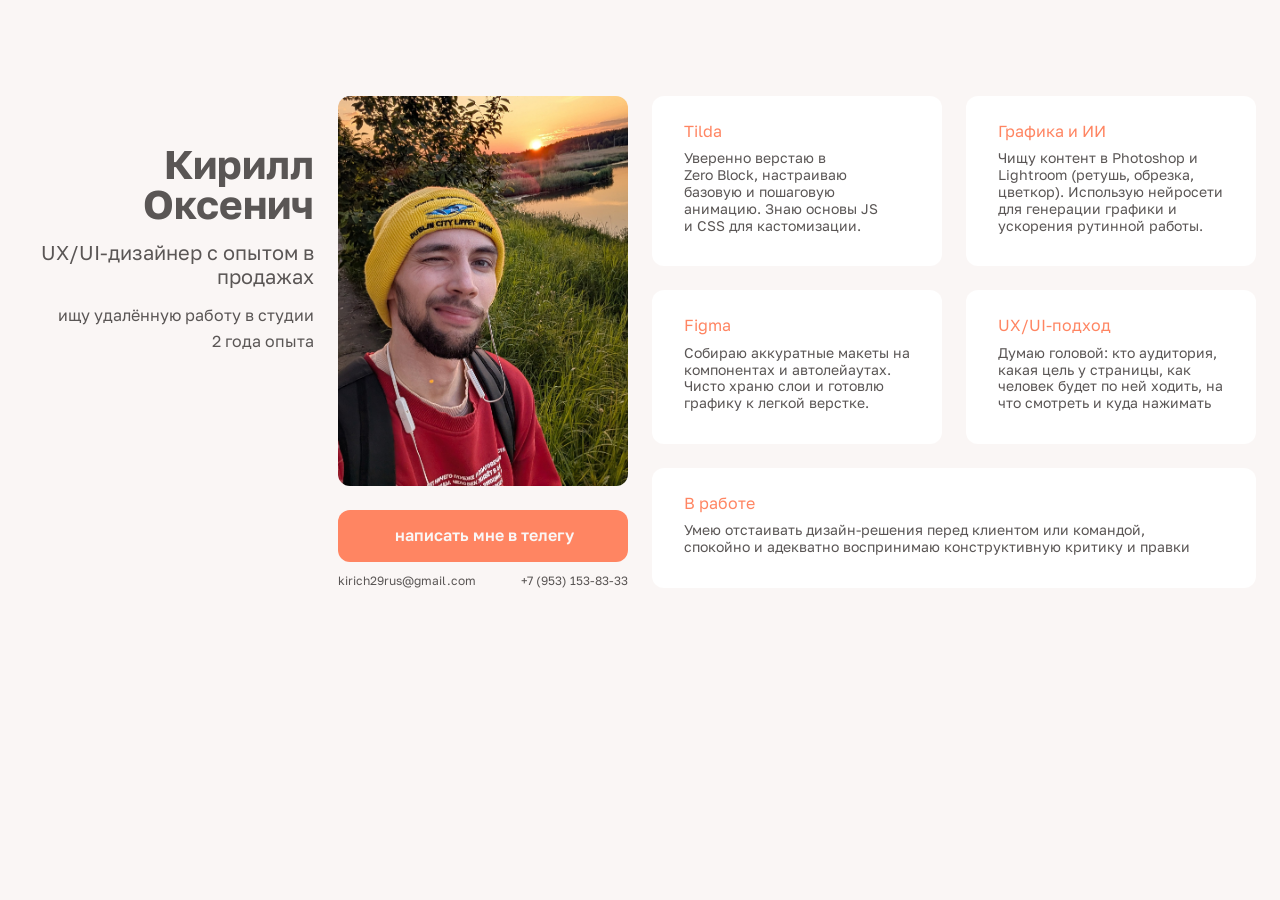
==== index.html @ 7903de03 "fixed style issue with aspect-ratio and img wrapping" ====
<!DOCTYPE html>
<html>
<head>
    <meta charset="UTF-8">
    <meta name="viewport" content="width=device-width, initial-scale=1.0">
    <title>My Portfolio</title>

    <link rel="preconnect" href="https://fonts.googleapis.com">
    <link rel="preconnect" href="https://fonts.gstatic.com" crossorigin>
    <link href="https://fonts.googleapis.com/css2?family=Golos+Text:wght@400..900&display=swap" rel="stylesheet">

    <link rel="stylesheet" href="style.css">
</head>
<body>
    <section class="hero">
        <div class="hero__main-info-container">
            <div class="hero__img-wrapper">
                <img src="content/hero/hero-img.jpg" alt="портрет Кирилла">
            </div>
            <div class="hero__description">
                <div class="hero__title-container">
                    <h1 class="hero__name">Кирилл Оксенич</h1>
                    <h2 class="hero__role">UX/UI-дизайнер с опытом в продажах</h2>
                    <div class="hero__subtitle-container">
                        <p class="hero__subtitle-item">ищу удалённую работу в студии</p>
                        <p class="hero__subtitle-item">2 года опыта</p>
                    </div>
                </div>
                <div class="hero__cta-container" >
                    <a
                        href="https://t.me/oftasento"
                        class="hero__cta-btn"
                        target="_blank"
                        rel="noopener noreferrer"
                    >
                        написать мне в телегу
                    </a>
                    <div class="hero__contacts-container">
                        <a href="mailto:kirich29rus@gmail.com" class="hero__contact-item">kirich29rus@gmail.com</a>
                        <a href="tel:+79531538333" class="hero__contact-item">+7 (953) 153-83-33</a>
                    </div>
            </div>
        </div>
        </div>
        <div class="hero__skill-container">
            <div class="hero__skill-item">
                <p class="hero__skill-card-title">Tilda</p>
                <p class="hero__skill-card-text">Уверенно верстаю в Zero Block, настраиваю базовую и пошаговую анимацию. Знаю основы JS и CSS для кастомизации.</p>
            </div>
            <div class="hero__skill-item">
                <p class="hero__skill-card-title">Графика и ИИ</p>
                <p class="hero__skill-card-text">Чищу контент в Photoshop и Lightroom (ретушь, обрезка, цветкор). Использую нейросети для генерации графики и ускорения рутинной работы.</p>
            </div>
            <div class="hero__skill-item">
                <p class="hero__skill-card-title">Figma</p>
                <p class="hero__skill-card-text">Собираю аккуратные макеты на компонентах и автолейаутах. Чисто храню слои и готовлю графику к легкой верстке.</p>
            </div>
            <div class="hero__skill-item">
                <p class="hero__skill-card-title">UX/UI-подход</p>
                <p class="hero__skill-card-text">Думаю головой: кто аудитория, какая цель у страницы, как человек будет по ней ходить, на что смотреть и куда нажимать</p>
            </div>
            <div class="hero__skill-item">
                <p class="hero__skill-card-title">В работе</p>
                <p class="hero__skill-card-text">Умею отстаивать дизайн-решения перед клиентом или командой, спокойно и адекватно воспринимаю конструктивную критику и правки</p>
            </div>
        </div>
    </section>
</body>
</html>
---- style.css ----
:root {
    --h1: 700 40px / 1 "Golos Text", sans-serif;
    --h2: 600 32px / 1.05 "Golos Text", sans-serif;
    --h3: 600 24px / 1.2 "Golos Text", sans-serif;
    --h4: 400 20px / 1.2 "Golos Text", sans-serif;
    
    --text-btn: 600 16px / 1.2 "Golos Text", sans-serif;
    --text-large: 400 16px / 1.4 "Golos Text", sans-serif;
    --text-regular: 400 14px / 1.20 "Golos Text", sans-serif;
    --text-small: 400 12px / 1.20 "Golos Text", sans-serif;

    --color-accent: #FF8562;
    --color-bg: #FAF6F5;
    --color-text: #5A5655;
    --color-bg-card: #FFF;
    --color-hover: #;
    --color-active: #F57B58;
}

*, *::before, *::after {
    box-sizing: border-box;
    margin: 0;
    padding: 0;
}

body {
    padding: 0 16px;
    min-height: 100vh;
    display: flex;
    flex-direction: column;
    align-items: center;
    background: #FAF6F5;
}

.hero {
    display: flex;
    flex-direction: column;
    align-items: center;
    width: 100%;
    max-width: 368px;
    gap: 48px;
    padding: 40px 0;
}

.hero__main-info-container {
    display: flex;
    flex-direction: column;
    gap: 32px;
    
}

.hero__img-wrapper {
    width: 100%;
    aspect-ratio: 1 / 1;
    border-radius: 12px;
    overflow: hidden;
}

.hero__img-wrapper img {
    width: 100%;
    height: 100%;
    object-fit: cover;
}

.hero__description {
    display: flex;
    flex-direction: column;
    gap: 32px;
}

.hero__title-container {
    display: flex;
    flex-direction: column;
    gap: 16px;
    text-wrap: pretty;
}

.hero__subtitle-container {
    display: flex;
    flex-direction: column;
    gap: 4px;
}

.hero__cta-container {
    display: flex;
    flex-direction: column;
    gap: 12px;
}

.hero__contacts-container {
    display: flex;
    width: 100%;
    flex-direction: row;
    justify-content: space-between;
}

.hero__skill-container {
    display: flex;
    flex-direction: column;
    gap: 16px;
}

.hero__name {
    font: var(--h1);
    color: var(--color-text);
}

.hero__role {
    font: var(--h4);
    color: var(--color-text);
}

.hero__subtitle-item {
    font: var(--text-large);
    color: var(--color-text);
}

.hero__cta-btn {
    display: inline-block;
    width: 100%;
    padding: 16px 18px 16px 20px;
    background-color: var(--color-accent);
    color: var(--color-bg);
    font: var(--text-btn);
    text-align: center;
    text-decoration: none;
    border-radius: 12px;
    transition: all 200ms ease-in-out;
}

.hero__cta-btn:hover {
    border-radius: 4px;
    background-color: color-mix(in srgb, var(--color-accent), #000 4%);
}

.hero__cta-btn:active {
    border-radius: 4px;
    background-color: color-mix(in srgb, var(--color-accent), #000 10%);
}

.hero__contact-item {
    color: var(--color-text);
    font: var(--text-small);
    text-decoration: none;
}

.hero__skill-item {
    display: flex;
    flex-direction: column;
    gap: 8px;
    background-color: var(--color-bg-card);
    padding: 24px 32px 32px 32px;
    border-radius: 12px;
}

.hero__skill-card-title {
    font: var(--text-large);
    color: var(--color-accent);
}

.hero__skill-card-text {
    font: var(--text-regular);
    color: var(--color-text);
    text-wrap: balance;
}

@media (min-width: 640px) {
    .hero {
        max-width: 768px;
    }
    .hero__main-info-container {
        display: grid;
        grid-template-columns: 1fr 1fr;
        align-items: stretch;
        gap: 16px;
        width: 100%;
        height: 360px;
    }
    .hero__img-wrapper {
        min-width: 0;
        min-height: 0;
        aspect-ratio: auto;
        width: 100%;
        height: 100%;
        position: relative;
    }
    .hero__img-wrapper img {
        position: absolute;
        top: 0;
        left: 0;
        width: 100%;
        height: 100%;
    }
    .hero__description {
        min-width: 0;
        justify-content: space-between;
    }
    .hero__skill-container {
        display: grid;
        grid-template-columns: repeat(2, 1fr);
        gap: 16px;
        width: 100%;
    }
    .hero__skill-item:last-child {
        grid-column: span 2;
    }

}

@media (min-width: 960px) {
    .hero {
        padding: 64px 0;
    }
    .hero__main-info-container {
       height: auto;
    }
    .hero__description {
        padding: 32px 0;
        gap: 96px;
        justify-content: flex-start;
    }
}

@media (min-width: 1280px) {
    body {
        padding: 0 24px;
    }
    .hero {
        max-width: 1488px;
        padding: 96px 0;
        gap: 24px;
        display: grid;
        grid-template-columns: repeat(12, 1fr);
        grid-template-rows: 1fr auto;
        width: 100%;
    }
    .hero__main-info-container {
        display: contents;
    }
    .hero__description {
        display: contents;
    }
    .hero__title-container {
        grid-column: 1 / 4;
        grid-row: 1 / 3;
        align-self: flex-start;
        text-align: right;
        padding-top: 48px;
    }
    .hero__img-wrapper {
        grid-column: 4 / 7;
        grid-row: 1;
    }
    .hero__cta-container {
        grid-column: 4 / 7;
        grid-row: 2;
        align-self: flex-start;
    }
    .hero__skill-container {
        grid-column: 7 / 13;
        grid-row: 1 / 3;
        gap: 24px;
    }

}
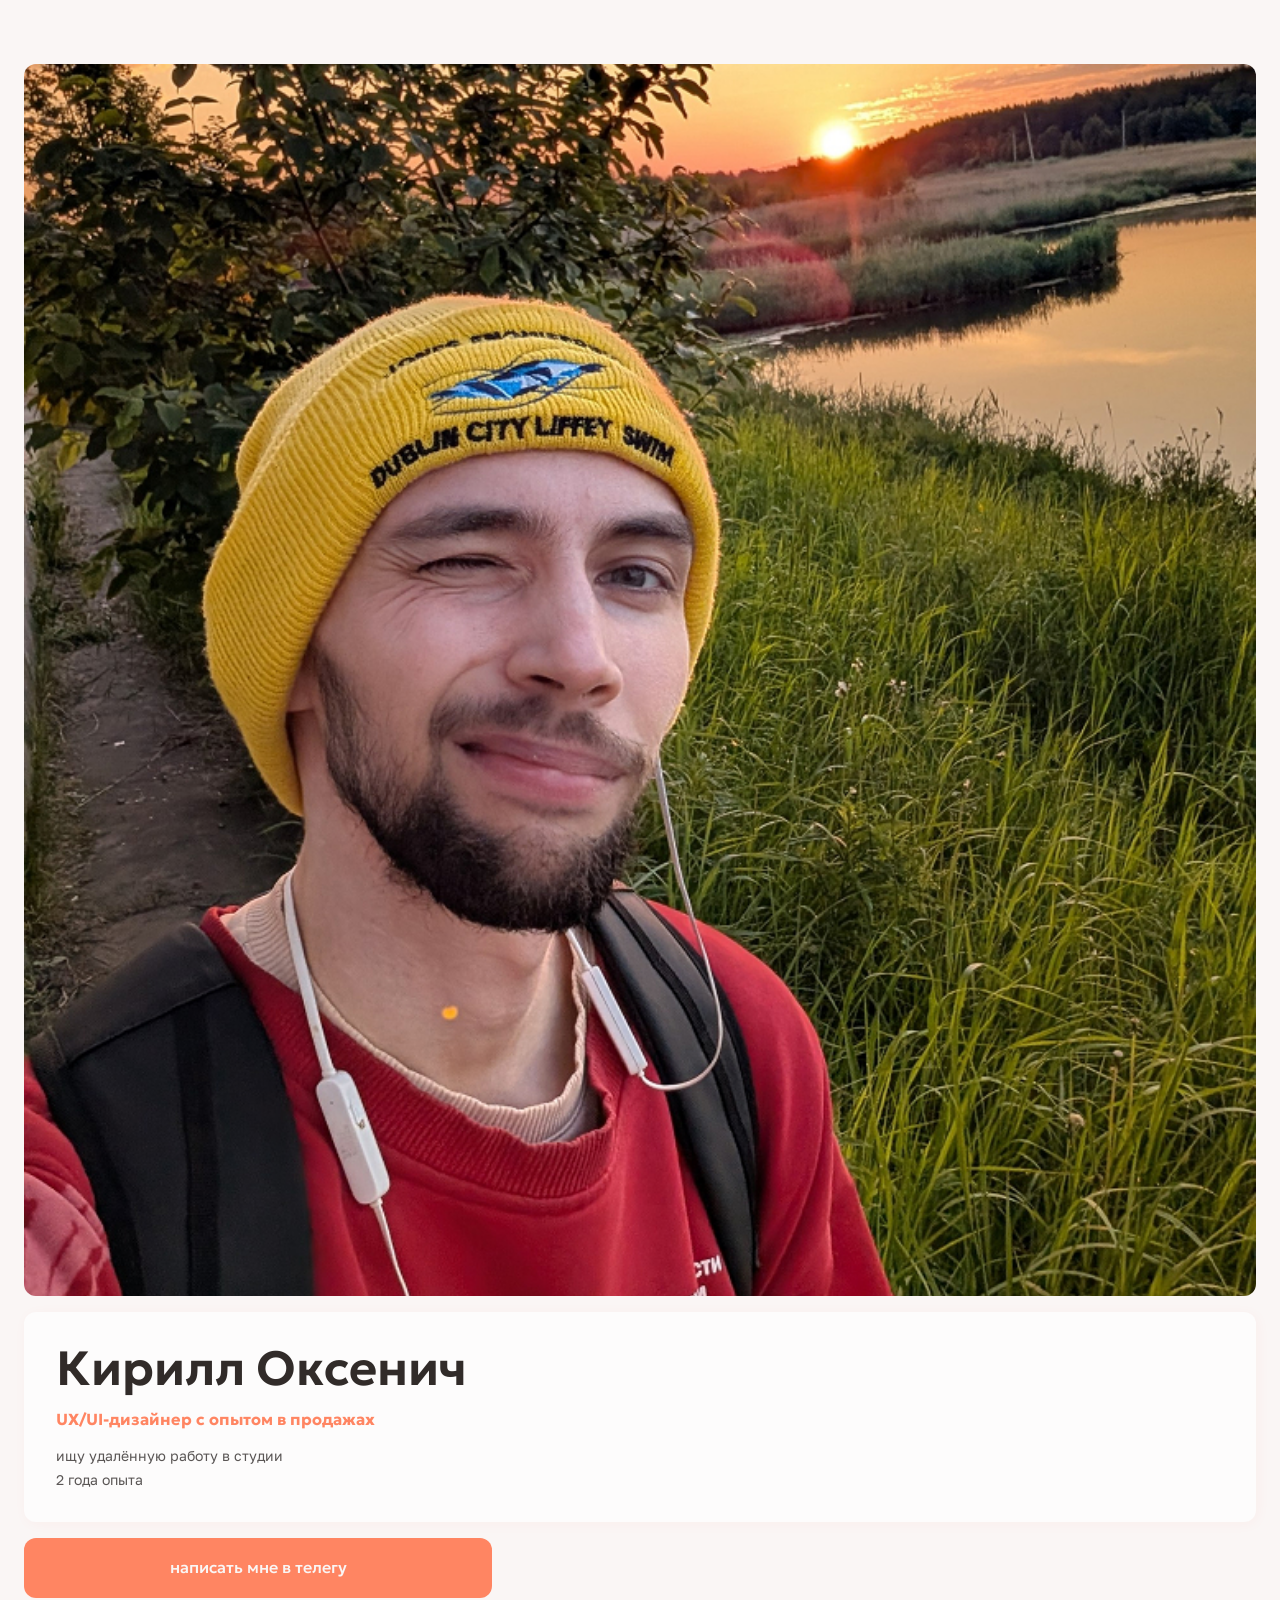
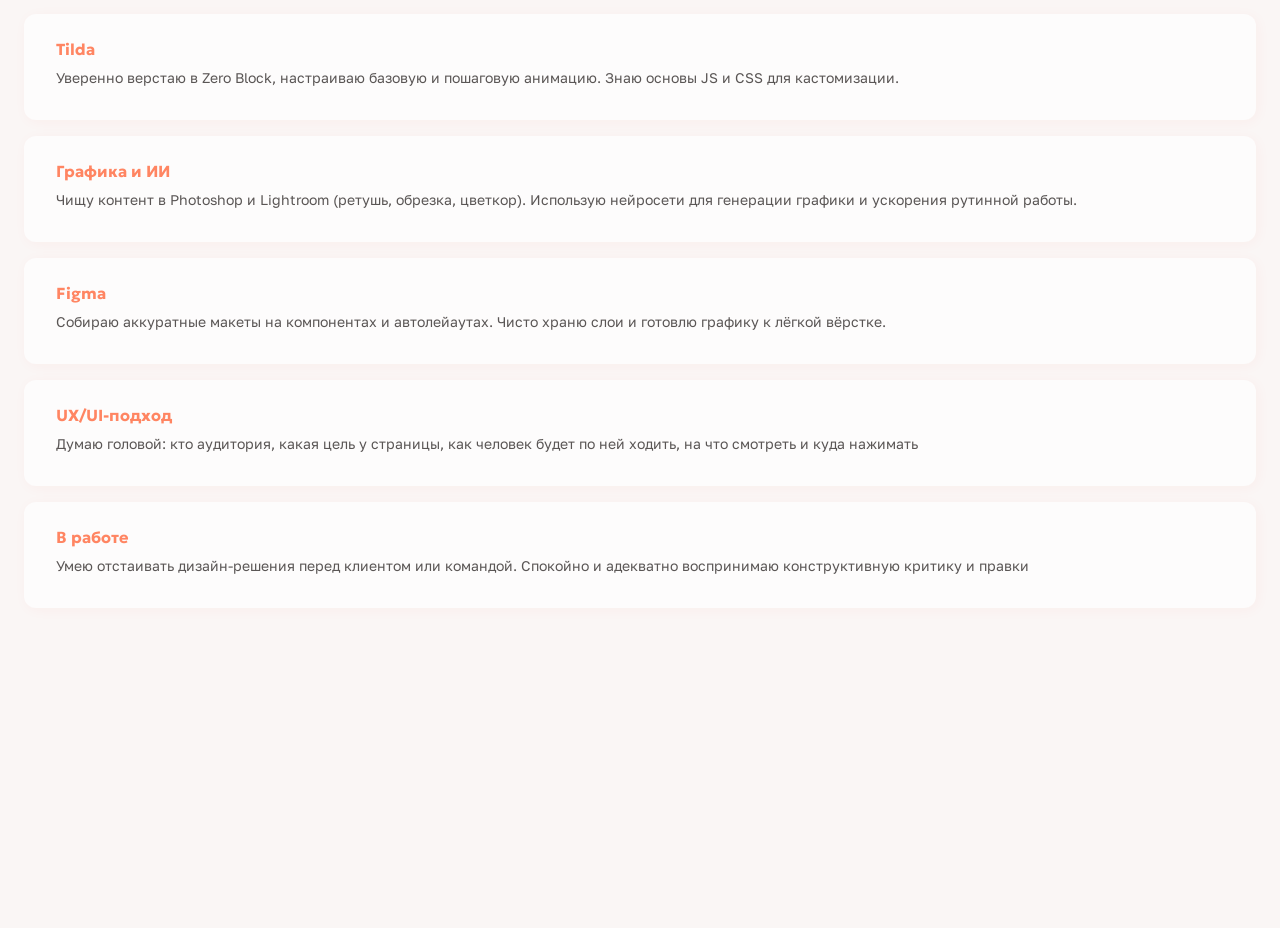
==== commit eca7086e: "rework(full): add hero html and css 320px" ====
--- a/index.html
+++ b/index.html
@@ -1,69 +1,63 @@
 <!DOCTYPE html>
 <html>
-<head>
-    <meta charset="UTF-8">
-    <meta name="viewport" content="width=device-width, initial-scale=1.0">
-    <title>My Portfolio</title>
+    <head>
+        <meta charset="UTF-8">
+        <meta name="viewport" content="width=device-width, initial-scale=1.0">
 
-    <link rel="preconnect" href="https://fonts.googleapis.com">
-    <link rel="preconnect" href="https://fonts.gstatic.com" crossorigin>
-    <link href="https://fonts.googleapis.com/css2?family=Golos+Text:wght@400..900&display=swap" rel="stylesheet">
+        <title>Кирилл Оксенич — UX/UI-дизайнер</title>
 
-    <link rel="stylesheet" href="style.css">
-</head>
-<body>
-    <section class="hero">
-        <div class="hero__main-info-container">
-            <div class="hero__img-wrapper">
-                <img src="content/hero/hero-img.jpg" alt="портрет Кирилла">
-            </div>
-            <div class="hero__description">
-                <div class="hero__title-container">
-                    <h1 class="hero__name">Кирилл Оксенич</h1>
-                    <h2 class="hero__role">UX/UI-дизайнер с опытом в продажах</h2>
-                    <div class="hero__subtitle-container">
-                        <p class="hero__subtitle-item">ищу удалённую работу в студии</p>
-                        <p class="hero__subtitle-item">2 года опыта</p>
-                    </div>
+        <link rel="preconnect" href="https://fonts.googleapis.com">
+        <link rel="preconnect" href="https://fonts.gstatic.com" crossorigin>
+        <link href="https://fonts.googleapis.com/css2?family=Geologica:wght,CRSV@100..900,0&family=Golos+Text:wght@400..900&display=swap" rel="stylesheet">
+
+        <link rel="stylesheet" href="style.css">
+    </head>
+    <body>
+        <header></header>
+        <main>
+            <section class="container hero">
+                <div class="hero__img"><img src="content/hero/hero-img.jpg" alt="Фото Кирилла"></div>
+                <div class="hero__info card">
+                    <h1>Кирилл Оксенич</h1>
+                    <h2 class="hero__role">UX/UI-дизайнер с опытом в продажах</h2>
+                    <ul class="hero__desc">
+                        <li>ищу удалённую работу в студии</li>
+                        <li>2 года опыта</li>
+                    </ul>
                 </div>
-                <div class="hero__cta-container" >
-                    <a
-                        href="https://t.me/oftasento"
-                        class="hero__cta-btn"
-                        target="_blank"
-                        rel="noopener noreferrer"
-                    >
-                        написать мне в телегу
-                    </a>
-                    <div class="hero__contacts-container">
-                        <a href="mailto:kirich29rus@gmail.com" class="hero__contact-item">kirich29rus@gmail.com</a>
-                        <a href="tel:+79531538333" class="hero__contact-item">+7 (953) 153-83-33</a>
-                    </div>
-            </div>
-        </div>
-        </div>
-        <div class="hero__skill-container">
-            <div class="hero__skill-item">
-                <p class="hero__skill-card-title">Tilda</p>
-                <p class="hero__skill-card-text">Уверенно верстаю в Zero Block, настраиваю базовую и пошаговую анимацию. Знаю основы JS и CSS для кастомизации.</p>
-            </div>
-            <div class="hero__skill-item">
-                <p class="hero__skill-card-title">Графика и ИИ</p>
-                <p class="hero__skill-card-text">Чищу контент в Photoshop и Lightroom (ретушь, обрезка, цветкор). Использую нейросети для генерации графики и ускорения рутинной работы.</p>
-            </div>
-            <div class="hero__skill-item">
-                <p class="hero__skill-card-title">Figma</p>
-                <p class="hero__skill-card-text">Собираю аккуратные макеты на компонентах и автолейаутах. Чисто храню слои и готовлю графику к легкой верстке.</p>
-            </div>
-            <div class="hero__skill-item">
-                <p class="hero__skill-card-title">UX/UI-подход</p>
-                <p class="hero__skill-card-text">Думаю головой: кто аудитория, какая цель у страницы, как человек будет по ней ходить, на что смотреть и куда нажимать</p>
-            </div>
-            <div class="hero__skill-item">
-                <p class="hero__skill-card-title">В работе</p>
-                <p class="hero__skill-card-text">Умею отстаивать дизайн-решения перед клиентом или командой, спокойно и адекватно воспринимаю конструктивную критику и правки</p>
-            </div>
-        </div>
-    </section>
-</body>
+                <a href="https://t.me/oftasento" class="btn btn--primary" target="_blank" rel="noopener noreferrer">
+                    написать мне в телегу
+                </a>
+                <ul class="hero__skill-list">
+                    <li class="card">
+                        <h4>Tilda</h4>
+                        <p>Уверенно верстаю в Zero Block, настраиваю базовую и пошаговую анимацию. Знаю основы JS и CSS для кастомизации.</p>
+                    </li>
+                    <li class="card">
+                        <h4>Графика и ИИ</h4>
+                        <p>Чищу контент в Photoshop и Lightroom (ретушь, обрезка, цветкор). Использую нейросети для генерации графики и ускорения рутинной работы.</p>
+                    </li>
+                    <li class="card">
+                        <h4>Figma</h4>
+                        <p>Собираю аккуратные макеты на компонентах и автолейаутах. Чисто храню слои и готовлю графику к лёгкой вёрстке.</p>
+                    </li>
+                    <li class="card">
+                        <h4>UX/UI-подход</h4>
+                        <p>Думаю головой: кто аудитория, какая цель у страницы, как человек будет по ней ходить, на что смотреть и куда нажимать</p>
+                    </li>
+                    <li class="card">
+                        <h4>В работе</h4>
+                        <p>Умею отстаивать дизайн-решения перед клиентом или командой. Спокойно и адекватно воспринимаю конструктивную критику и правки</p>
+                    </li>
+                </ul>
+            </section>
+            <section class="container cases">
+                
+            </section>
+            <section class="container contacts">
+                
+            </section>
+        </main>
+        <footer></footer>
+    </body>
 </html>
--- a/style.css
+++ b/style.css
@@ -1,21 +1,4 @@
-:root {
-    --h1: 700 40px / 1 "Golos Text", sans-serif;
-    --h2: 600 32px / 1.05 "Golos Text", sans-serif;
-    --h3: 600 24px / 1.2 "Golos Text", sans-serif;
-    --h4: 400 20px / 1.2 "Golos Text", sans-serif;
-    
-    --text-btn: 600 16px / 1.2 "Golos Text", sans-serif;
-    --text-large: 400 16px / 1.4 "Golos Text", sans-serif;
-    --text-regular: 400 14px / 1.20 "Golos Text", sans-serif;
-    --text-small: 400 12px / 1.20 "Golos Text", sans-serif;
-
-    --color-accent: #FF8562;
-    --color-bg: #FAF6F5;
-    --color-text: #5A5655;
-    --color-bg-card: #FFF;
-    --color-hover: #;
-    --color-active: #F57B58;
-}
+/* ====================== CSS RESET ====================== */
 
 *, *::before, *::after {
     box-sizing: border-box;
@@ -23,243 +6,198 @@
     padding: 0;
 }
 
+img {
+    display: block;
+    max-width: 100%;
+    height: auto;
+}
+
+ul {
+    list-style: none;
+}
+
+a {
+    text-decoration: none;
+    color: inherit;
+}
+
+/* ====================== CSS Variables ====================== */
+
+:root {
+    --bg-color: #FAF6F5;
+    --bg-card-color: #FDFCFC;
+    --accent-color: #FF8562;
+    --text-color: #5A5655;
+    --heading-color: #312B29;
+
+    --heading-h1: 600 48px / 1.0 "Geologica", sans-serif;
+    --heading-h2: 200 40px / 1.05 "Geologica", sans-serif;
+    --heading-h3: 300 24px / 1.20 "Geologica", sans-serif;
+    --heading-h4: 700 16px / 1.40 "Geologica", sans-serif;
+
+    --heading-h1--mobile: 600 40px / 1.0 "Geologica", sans-serif;
+    --heading-h2--mobile: 200 32px / 1.05 "Geologica", sans-serif;
+    --heading-h3--mobile: 300 20px / 1.20 "Geologica", sans-serif; 
+
+    --text-regular: 400 14px / 1.40 "Golos Text", sans-serif;
+    --text-btn--primary: 500 16px / 1.40 "Geologica", sans-serif;
+    --text-btn--secondary: 300 16px / 1.40 "Geologica", sans-serif;
+}
+
+/* ====================== CSS Global ====================== */
+
 body {
-    padding: 0 16px;
+    background-color: var(--bg-color);
+    color: var(--text-color);
+    font: var(--text-regular);
+
+    overflow-x: hidden;
+
+    display: flex;
+    flex-direction: column;
     min-height: 100vh;
-    display: flex;
-    flex-direction: column;
-    align-items: center;
-    background: #FAF6F5;
-}
+
+    -webkit-font-smoothing: antialiased;
+    -moz-osx-font-smoothing: grayscale;
+}
+
+main {
+    flex-grow: 1;
+    display: flex;
+    flex-direction: column;
+
+}
+
+.container {
+    width: 100%;
+    max-width: 368px;
+    margin: 0 auto;
+    padding: 40px 16px;
+}
+
+.card {
+    display: flex;
+    flex-direction: column;
+    gap: 8px;
+    background-color: var(--bg-card-color);
+    padding: 24px 24px 32px 32px;
+    text-wrap: balance;
+    border-radius: 12px;
+    box-shadow: 2px 2px 14px hsl(12 100% 50% / 0.04);
+}
+
+h1 {font: var(--heading-h1--mobile); color: var(--heading-color);}
+h2 {font: var(--heading-h2--mobile); color: var(--heading-color);}
+h3 {font: var(--heading-h3--mobile); color: var(--heading-color);}
+h4 {font: var(--heading-h4); color: var(--accent-color);}
+
+@media (min-width: 640px) {
+    .container {
+        max-width: 768px;
+    }
+}
+
+@media (min-width: 960px) {
+    .container {
+        max-width: 960px;
+        padding: 64px 24px;
+    }
+    h1 {font: var(--heading-h1);}
+    h2 {font: var(--heading-h2);}
+    h3 {font: var(--heading-h3);}
+}
+
+@media (min-width: 1280px) {
+    .container {
+        max-width: 1488px;
+    }
+}
+
+/* ====================== BUTTONS ====================== */
+
+.btn {
+    display: block;
+    width: 100%;
+    max-width: 468px;
+    padding: 18px 24px 20px;
+    border-radius: 12px;
+    text-align: center;
+    transition:
+        background-color 200ms ease-in-out,
+        outline 200ms ease-in-out,
+        box-shadow 200ms ease-in-out,
+        transform 10ms ease-in-out;
+}
+
+.btn--primary {
+    color: var(--bg-color);
+    font: var(--text-btn--primary);
+    background-color: var(--accent-color);
+    outline: 1px solid transparent;
+    outline-offset: 2px;
+}
+.btn--primary:hover {
+    background-color: color-mix(in srgb, var(--accent-color), #000 4%);
+    outline: 1px solid var(--accent-color);
+    outline-offset: 2px;
+}
+.btn--primary:active {
+    background-color: color-mix(in srgb, var(--accent-color), #000 8%);
+    transform: scale(0.99);
+}
+
+.btn--secondary {
+    background-color: transparent;
+    box-shadow: inset 0 0 0 1px var(--accent-color);
+    font: var(--text-btn--secondary);
+    padding: 12px 24px 14px;
+}
+.btn--secondary:hover {
+    box-shadow: inset 0 0 0 2px var(--accent-color);
+}
+.btn--secondary:active {
+    transform: scale(0.99);
+}
+
+/* ====================== Hero Section ====================== */
 
 .hero {
     display: flex;
     flex-direction: column;
-    align-items: center;
-    width: 100%;
-    max-width: 368px;
-    gap: 48px;
-    padding: 40px 0;
-}
-
-.hero__main-info-container {
-    display: flex;
-    flex-direction: column;
-    gap: 32px;
-    
-}
-
-.hero__img-wrapper {
-    width: 100%;
-    aspect-ratio: 1 / 1;
+    gap: 16px;
+}
+
+.hero__img {
+    width: 100%;
     border-radius: 12px;
     overflow: hidden;
-}
-
-.hero__img-wrapper img {
+    aspect-ratio: 1 / 1;
+}
+
+.hero__img img {
     width: 100%;
     height: 100%;
-    object-fit: cover;
-}
-
-.hero__description {
-    display: flex;
-    flex-direction: column;
-    gap: 32px;
-}
-
-.hero__title-container {
-    display: flex;
-    flex-direction: column;
+    object-fit: cover; 
+}
+
+.hero__info {
     gap: 16px;
-    text-wrap: pretty;
-}
-
-.hero__subtitle-container {
+    padding: 32px;
+}
+
+.hero__role {
+    font: var(--heading-h4);
+    color: var(--accent-color);
+}
+
+.hero__desc {
     display: flex;
     flex-direction: column;
     gap: 4px;
 }
 
-.hero__cta-container {
-    display: flex;
-    flex-direction: column;
-    gap: 12px;
-}
-
-.hero__contacts-container {
-    display: flex;
-    width: 100%;
-    flex-direction: row;
-    justify-content: space-between;
-}
-
-.hero__skill-container {
+.hero__skill-list {
     display: flex;
     flex-direction: column;
     gap: 16px;
-}
-
-.hero__name {
-    font: var(--h1);
-    color: var(--color-text);
-}
-
-.hero__role {
-    font: var(--h4);
-    color: var(--color-text);
-}
-
-.hero__subtitle-item {
-    font: var(--text-large);
-    color: var(--color-text);
-}
-
-.hero__cta-btn {
-    display: inline-block;
-    width: 100%;
-    padding: 16px 18px 16px 20px;
-    background-color: var(--color-accent);
-    color: var(--color-bg);
-    font: var(--text-btn);
-    text-align: center;
-    text-decoration: none;
-    border-radius: 12px;
-    transition: all 200ms ease-in-out;
-}
-
-.hero__cta-btn:hover {
-    border-radius: 4px;
-    background-color: color-mix(in srgb, var(--color-accent), #000 4%);
-}
-
-.hero__cta-btn:active {
-    border-radius: 4px;
-    background-color: color-mix(in srgb, var(--color-accent), #000 10%);
-}
-
-.hero__contact-item {
-    color: var(--color-text);
-    font: var(--text-small);
-    text-decoration: none;
-}
-
-.hero__skill-item {
-    display: flex;
-    flex-direction: column;
-    gap: 8px;
-    background-color: var(--color-bg-card);
-    padding: 24px 32px 32px 32px;
-    border-radius: 12px;
-}
-
-.hero__skill-card-title {
-    font: var(--text-large);
-    color: var(--color-accent);
-}
-
-.hero__skill-card-text {
-    font: var(--text-regular);
-    color: var(--color-text);
-    text-wrap: balance;
-}
-
-@media (min-width: 640px) {
-    .hero {
-        max-width: 768px;
-    }
-    .hero__main-info-container {
-        display: grid;
-        grid-template-columns: 1fr 1fr;
-        align-items: stretch;
-        gap: 16px;
-        width: 100%;
-        height: 360px;
-    }
-    .hero__img-wrapper {
-        min-width: 0;
-        min-height: 0;
-        aspect-ratio: auto;
-        width: 100%;
-        height: 100%;
-        position: relative;
-    }
-    .hero__img-wrapper img {
-        position: absolute;
-        top: 0;
-        left: 0;
-        width: 100%;
-        height: 100%;
-    }
-    .hero__description {
-        min-width: 0;
-        justify-content: space-between;
-    }
-    .hero__skill-container {
-        display: grid;
-        grid-template-columns: repeat(2, 1fr);
-        gap: 16px;
-        width: 100%;
-    }
-    .hero__skill-item:last-child {
-        grid-column: span 2;
-    }
-
-}
-
-@media (min-width: 960px) {
-    .hero {
-        padding: 64px 0;
-    }
-    .hero__main-info-container {
-       height: auto;
-    }
-    .hero__description {
-        padding: 32px 0;
-        gap: 96px;
-        justify-content: flex-start;
-    }
-}
-
-@media (min-width: 1280px) {
-    body {
-        padding: 0 24px;
-    }
-    .hero {
-        max-width: 1488px;
-        padding: 96px 0;
-        gap: 24px;
-        display: grid;
-        grid-template-columns: repeat(12, 1fr);
-        grid-template-rows: 1fr auto;
-        width: 100%;
-    }
-    .hero__main-info-container {
-        display: contents;
-    }
-    .hero__description {
-        display: contents;
-    }
-    .hero__title-container {
-        grid-column: 1 / 4;
-        grid-row: 1 / 3;
-        align-self: flex-start;
-        text-align: right;
-        padding-top: 48px;
-    }
-    .hero__img-wrapper {
-        grid-column: 4 / 7;
-        grid-row: 1;
-    }
-    .hero__cta-container {
-        grid-column: 4 / 7;
-        grid-row: 2;
-        align-self: flex-start;
-    }
-    .hero__skill-container {
-        grid-column: 7 / 13;
-        grid-row: 1 / 3;
-        gap: 24px;
-    }
-
 }
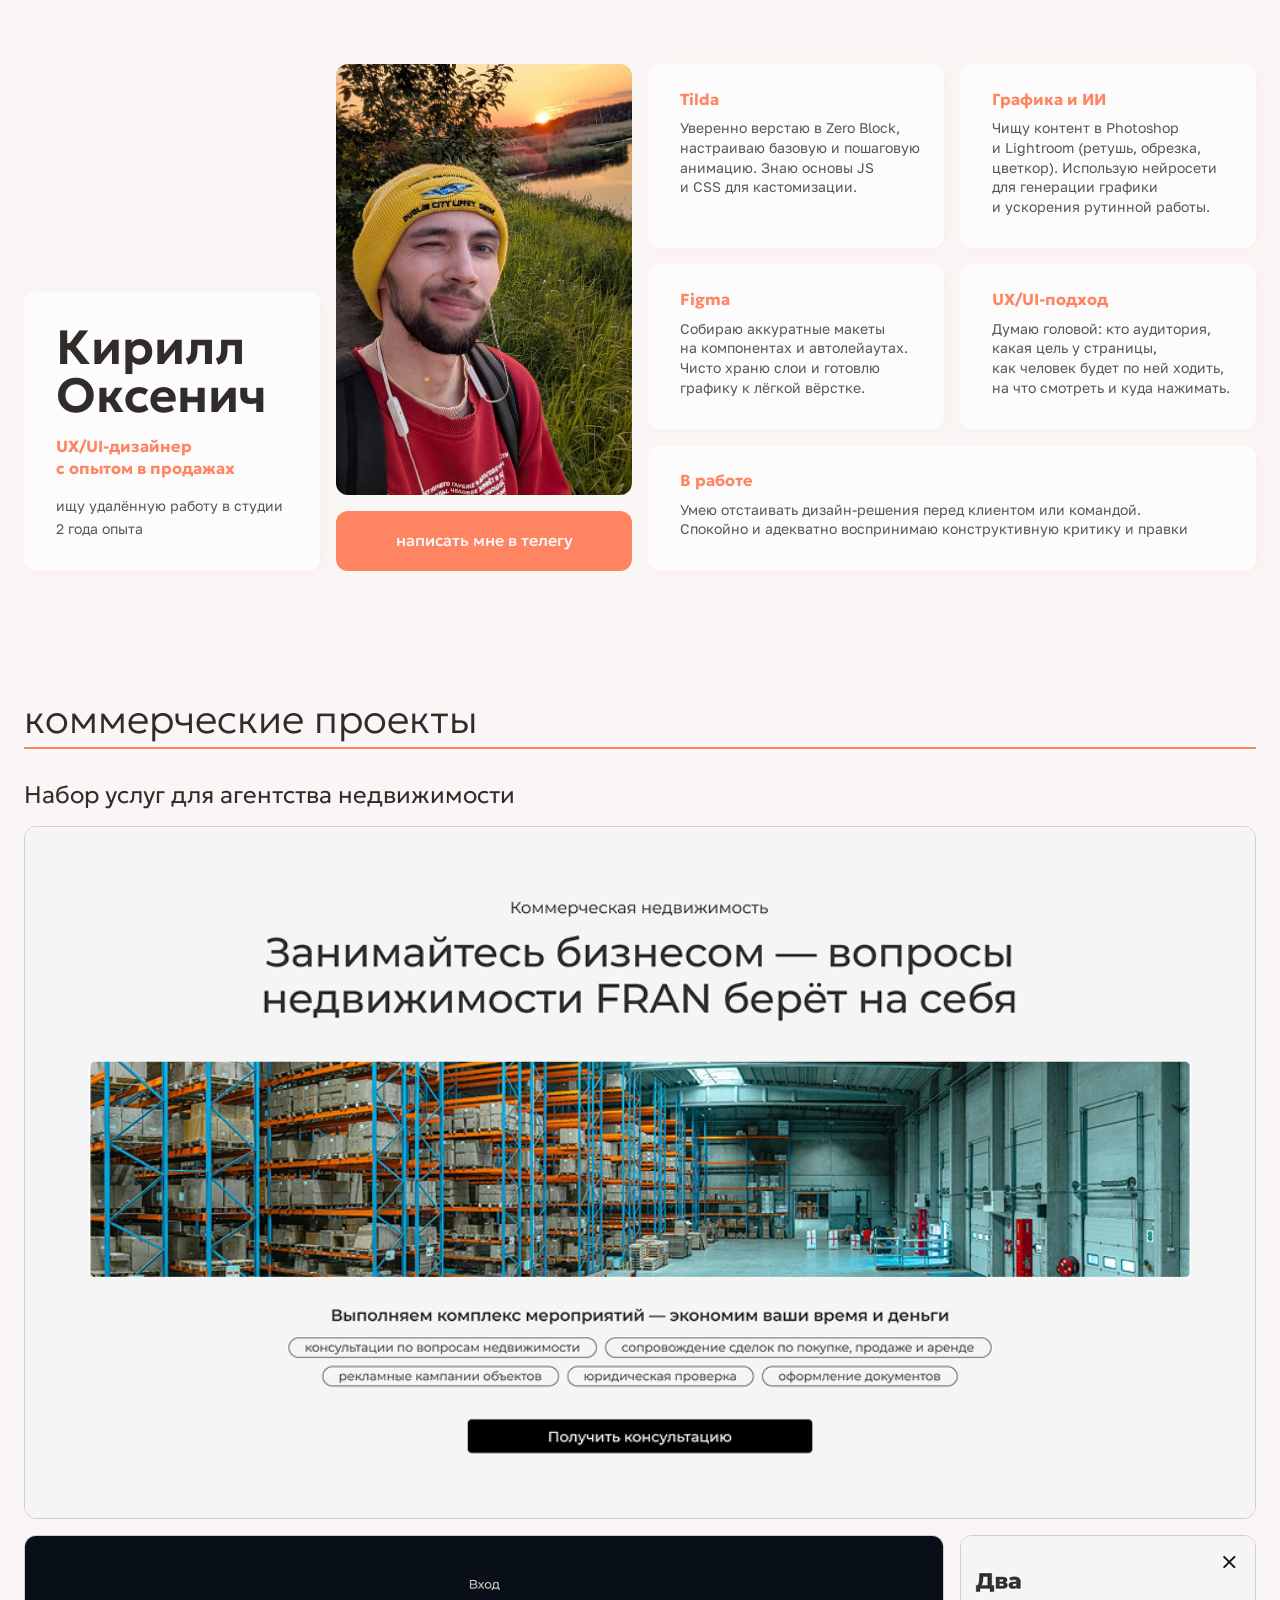
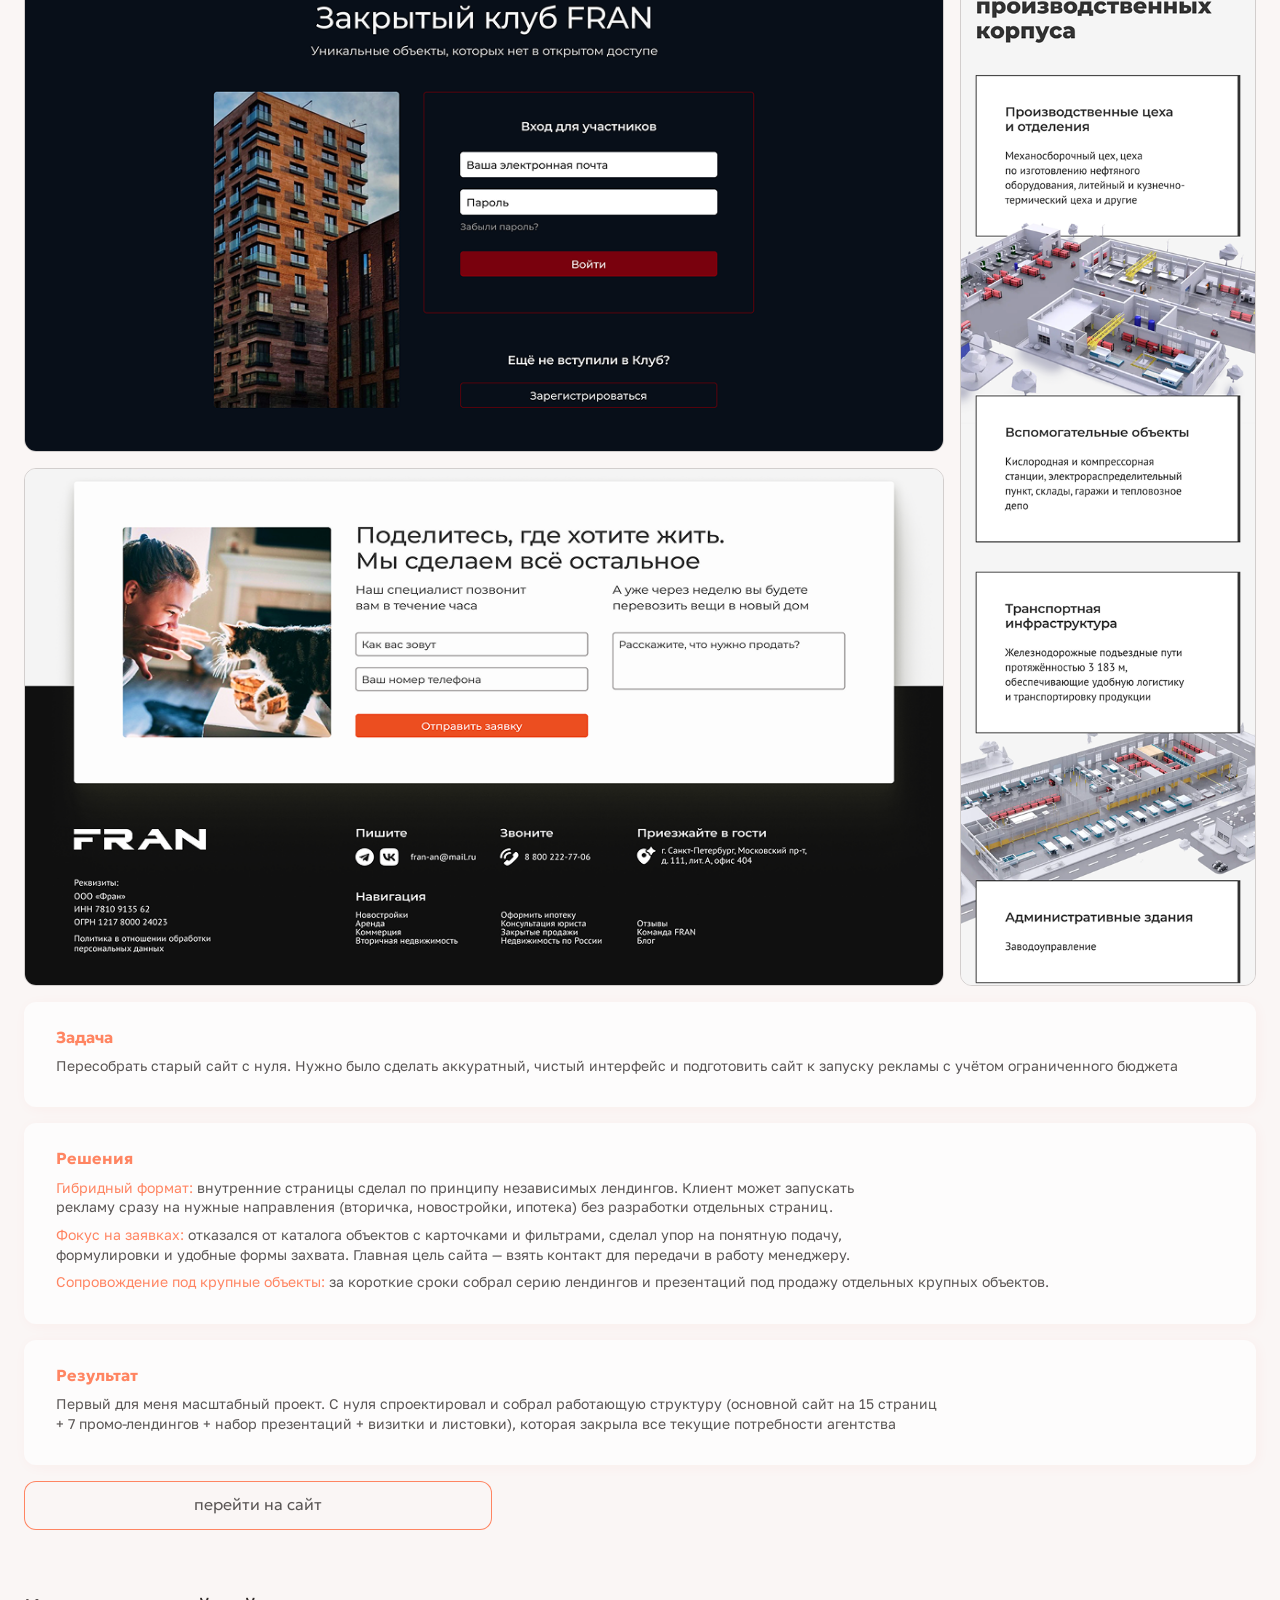
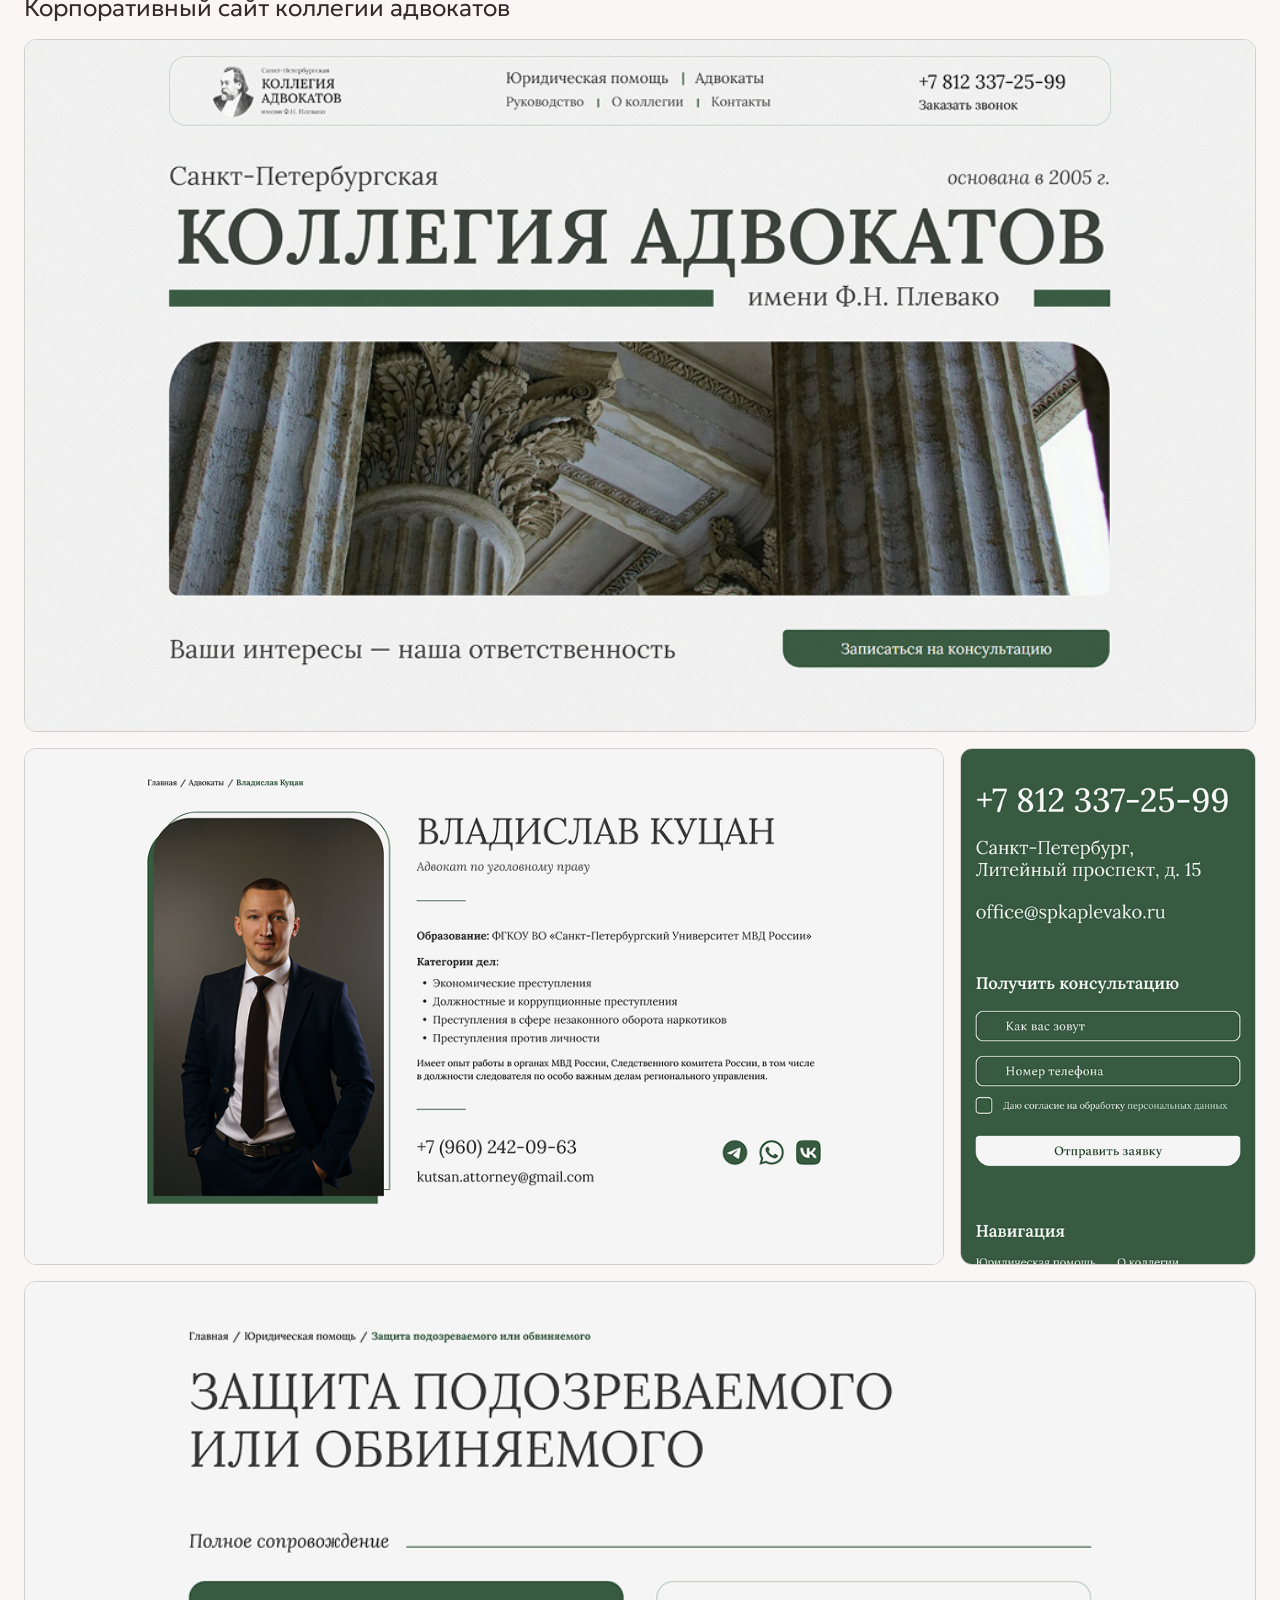
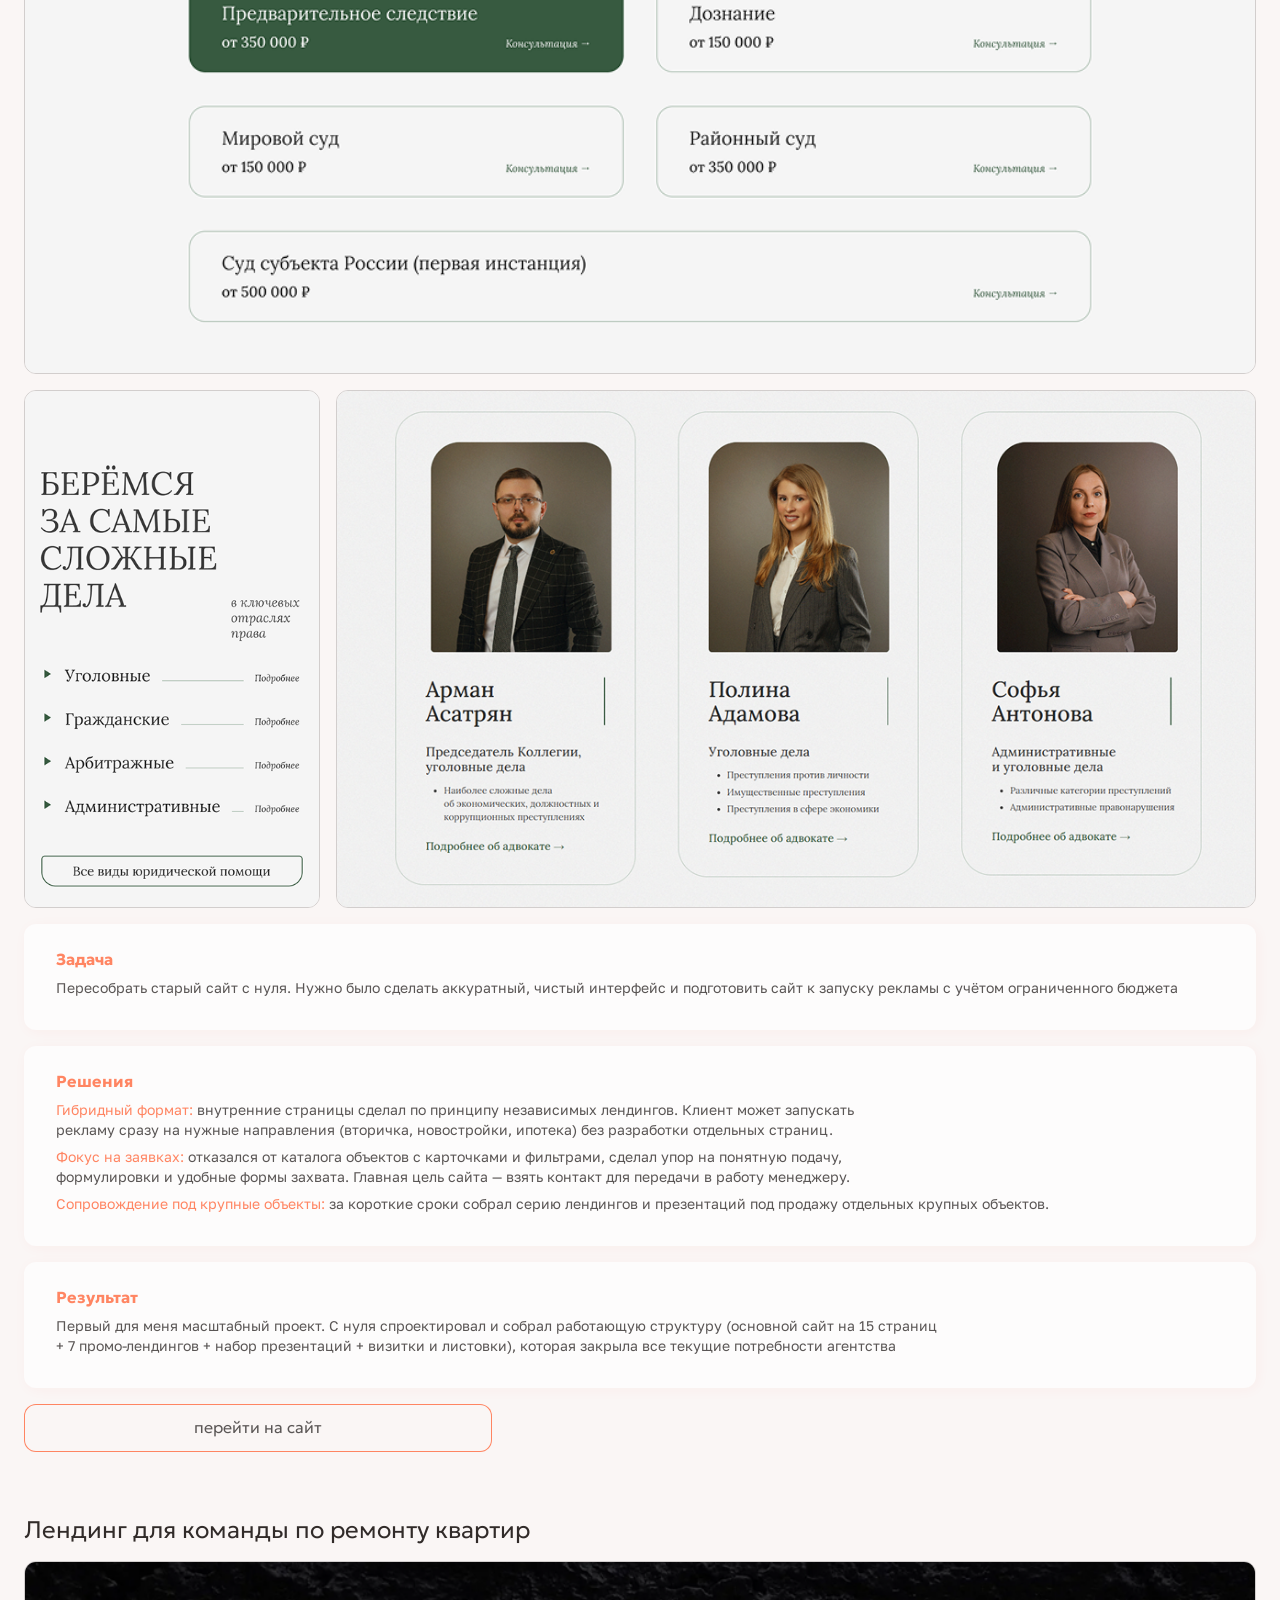
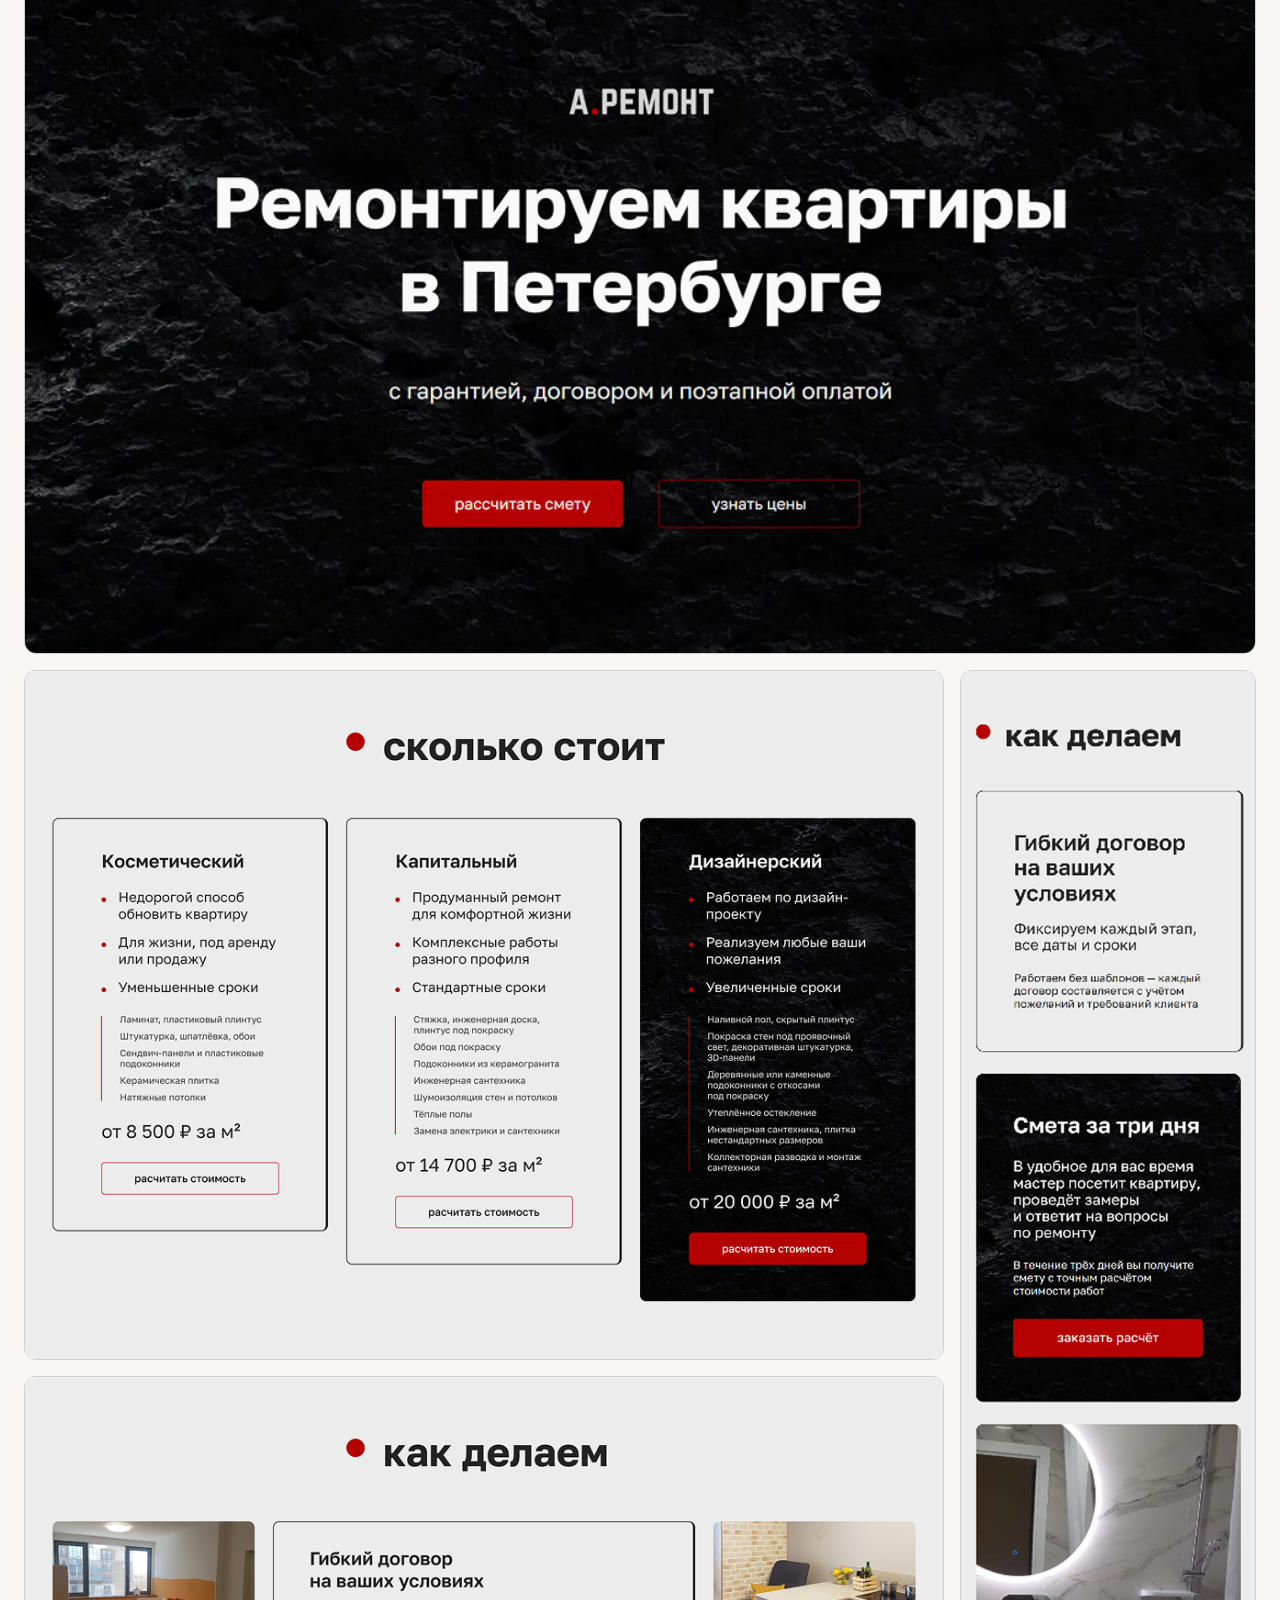
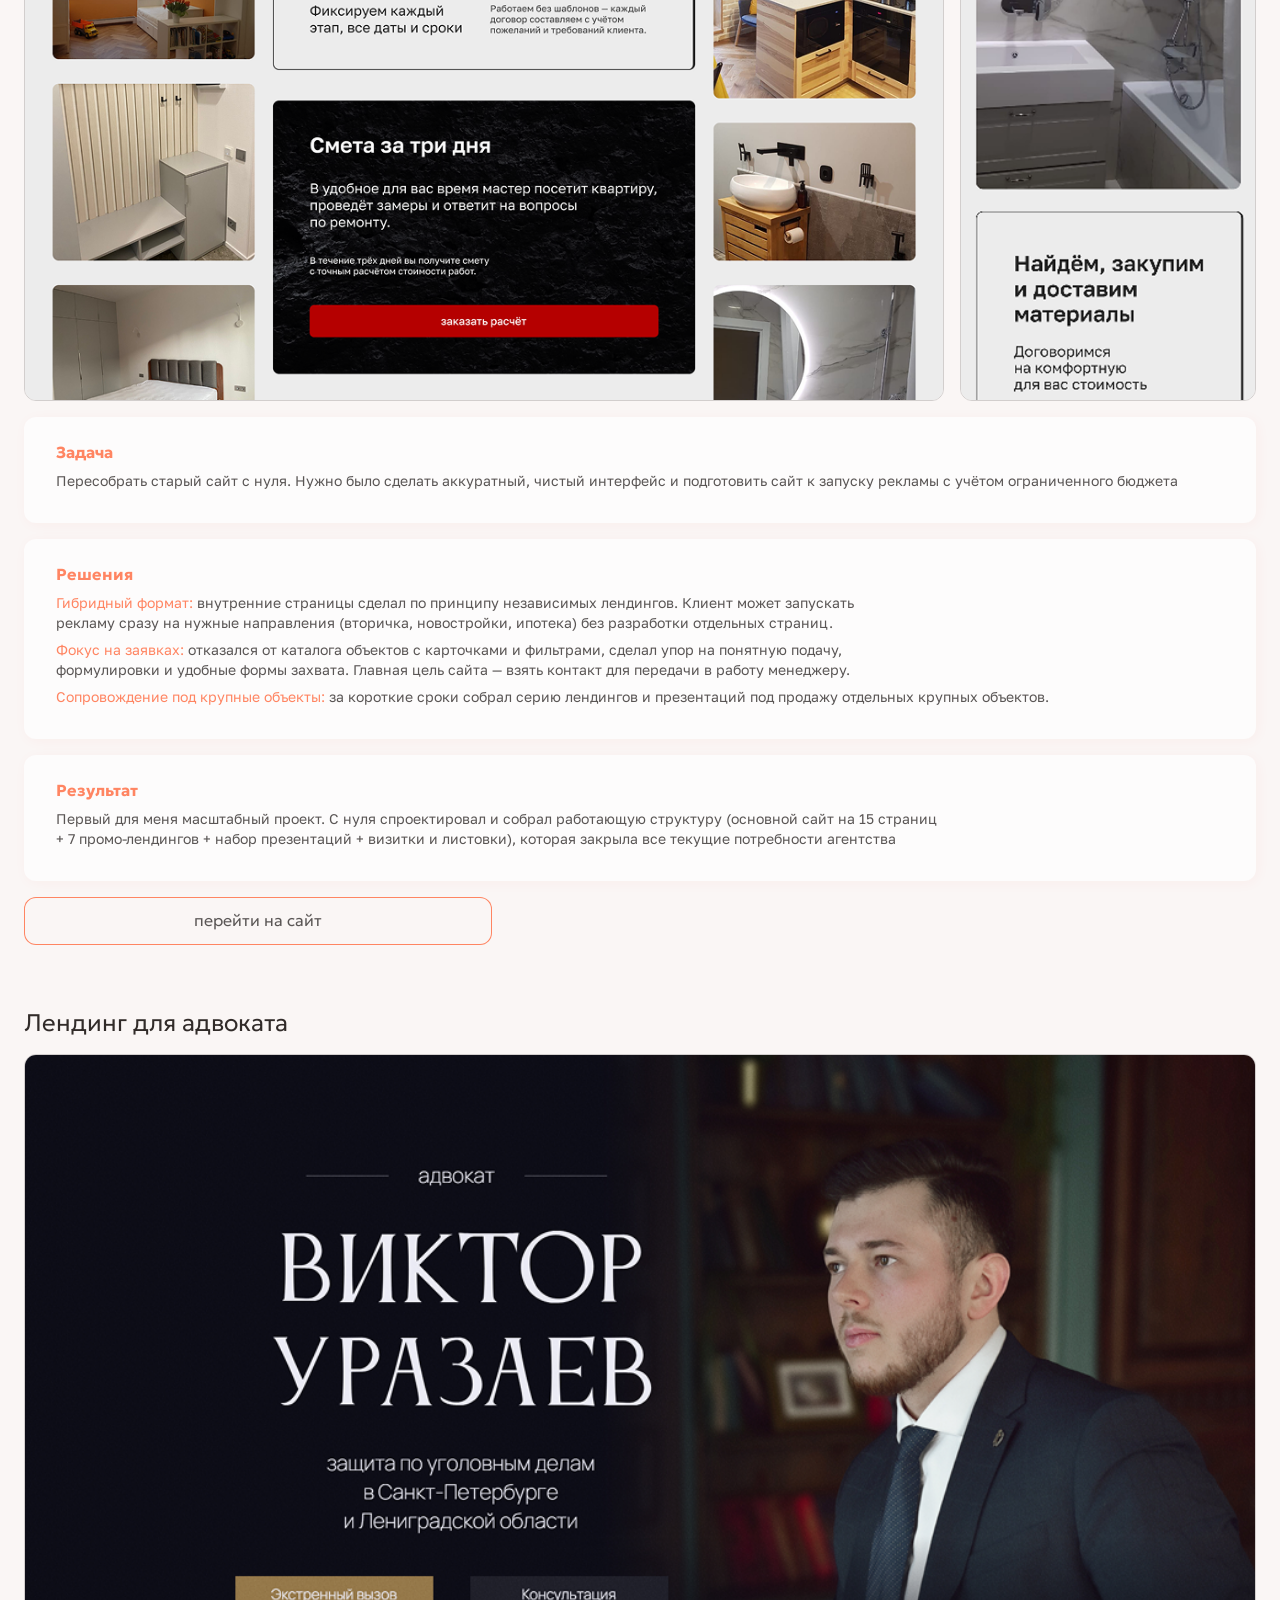
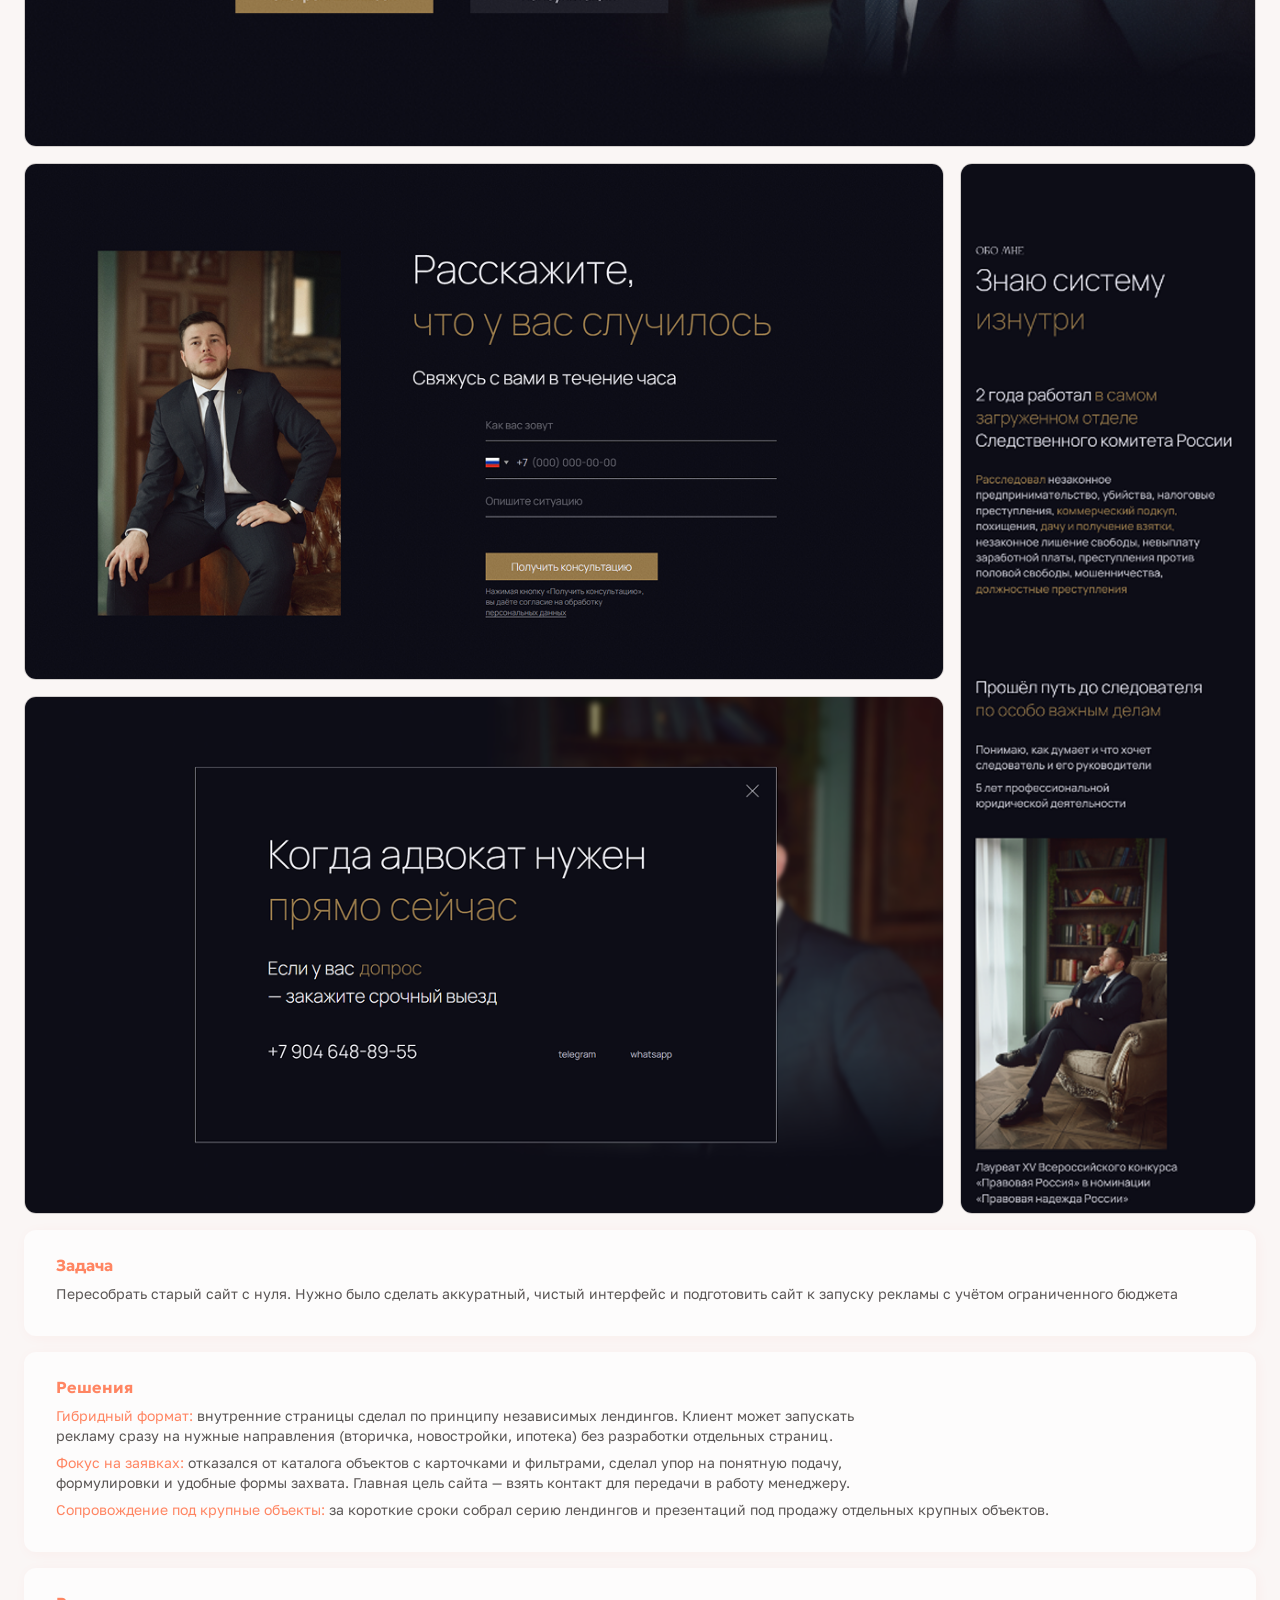
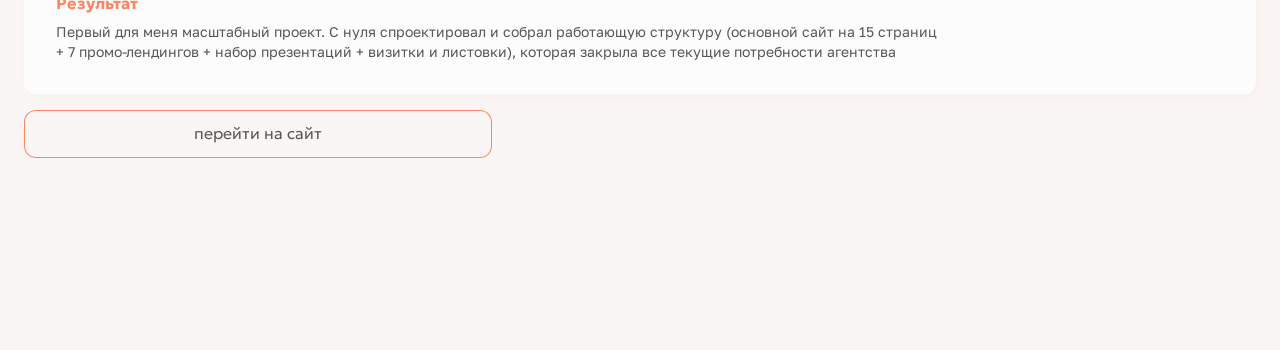
==== commit 9c1007f2: "add hero css 640-1280, add cases html css 320" ====
--- a/index.html
+++ b/index.html
@@ -16,7 +16,7 @@
         <header></header>
         <main>
             <section class="container hero">
-                <div class="hero__img"><img src="content/hero/hero-img.jpg" alt="Фото Кирилла"></div>
+                <div class="hero__img"><img src="content/1-hero/hero-img.jpg" alt="Фото Кирилла"></div>
                 <div class="hero__info card">
                     <h1>Кирилл Оксенич</h1>
                     <h2 class="hero__role">UX/UI-дизайнер с опытом в продажах</h2>
@@ -43,7 +43,7 @@
                     </li>
                     <li class="card">
                         <h4>UX/UI-подход</h4>
-                        <p>Думаю головой: кто аудитория, какая цель у страницы, как человек будет по ней ходить, на что смотреть и куда нажимать</p>
+                        <p>Думаю головой: кто аудитория, какая цель у страницы, как человек будет по ней ходить, на что смотреть и куда нажимать.</p>
                     </li>
                     <li class="card">
                         <h4>В работе</h4>
@@ -52,7 +52,145 @@
                 </ul>
             </section>
             <section class="container cases">
-                
+                <h2>коммерческие проекты</h2>
+                <article class="cases__item">
+                    <h3>Набор услуг для агентства недвижимости</h3>
+                    <div class="cases__img-grid cases__img-grid--1">
+                        <div class="cases__img"><img src="content/2-cases/1/1.png" alt="Скриншот первого экрана сайта"></div>
+                        <div class="cases__img"><img src="content/2-cases/1/2.png" alt="Скриншот формы входа"></div>
+                        <div class="cases__img"><img src="content/2-cases/1/3.png" alt="Скриншот формы заявки"></div>
+                        <div class="cases__img"><img src="content/2-cases/1/4.png" alt="Скриншот мобильной версии"></div>
+                    </div>
+                    <div class="cases__desc-grid">
+                        <div class="card">
+                            <h4>Задача</h4>
+                            <p>Пересобрать старый сайт с нуля. Нужно было сделать аккуратный, чистый интерфейс и подготовить сайт к запуску рекламы с учётом ограниченного бюджета</p>
+                        </div>
+                        <div class="card">
+                            <h4>Решения</h4>
+                            <p>
+                                <span class="text--highlight">Гибридный формат:</span> внутренние страницы сделал по принципу независимых лендингов. Клиент может запускать рекламу сразу на нужные направления (вторичка, новостройки, ипотека) без разработки отдельных страниц.
+                            </p>
+                            <p>
+                                <span class="text--highlight">Фокус на заявках:</span> отказался от каталога объектов с карточками и фильтрами, сделал упор на понятную подачу, формулировки и удобные формы захвата. Главная цель сайта — взять контакт для передачи в работу менеджеру.
+                            </p>
+                            <p>
+                                <span class="text--highlight">Сопровождение под крупные объекты:</span> за короткие сроки собрал серию лендингов и презентаций под продажу отдельных крупных объектов.
+                            </p>
+                        </div>
+                        <div class="card">
+                            <h4>Результат</h4>
+                            <p>Первый для меня масштабный проект. С нуля спроектировал и собрал работающую структуру (основной сайт на 15 страниц + 7 промо-лендингов + набор презентаций + визитки и листовки), которая закрыла все текущие потребности агентства</p>
+                        </div>
+                        <a href="https://fran.agency/novostroyki" class="btn btn--secondary" target="_blank" rel="noopener noreferrer">
+                            перейти на сайт
+                        </a>
+                    </div>
+                </article>
+                <article class="cases__item">
+                    <h3>Корпоративный сайт коллегии адвокатов</h3>
+                    <div class="cases__img-grid cases__img-grid--2">
+                        <div class="cases__img"><img src="content/2-cases/2/1.png" alt="Скриншот первого экрана сайта"></div>
+                        <div class="cases__img"><img src="content/2-cases/2/2.png" alt="Скриншот формы входа"></div>
+                        <div class="cases__img"><img src="content/2-cases/2/3.png" alt="Скриншот формы заявки"></div>
+                        <div class="cases__img"><img src="content/2-cases/2/4.png" alt="Скриншот мобильной версии"></div>
+                        <div class="cases__img"><img src="content/2-cases/2/5.png" alt="Скриншот мобильной версии"></div>
+                        <div class="cases__img"><img src="content/2-cases/2/6.png" alt="Скриншот мобильной версии"></div>
+                    </div>
+                    <div class="cases__desc-grid">
+                        <div class="card">
+                            <h4>Задача</h4>
+                            <p>Пересобрать старый сайт с нуля. Нужно было сделать аккуратный, чистый интерфейс и подготовить сайт к запуску рекламы с учётом ограниченного бюджета</p>
+                        </div>
+                        <div class="card">
+                            <h4>Решения</h4>
+                            <p>
+                                <span class="text--highlight">Гибридный формат:</span> внутренние страницы сделал по принципу независимых лендингов. Клиент может запускать рекламу сразу на нужные направления (вторичка, новостройки, ипотека) без разработки отдельных страниц.
+                            </p>
+                            <p>
+                                <span class="text--highlight">Фокус на заявках:</span> отказался от каталога объектов с карточками и фильтрами, сделал упор на понятную подачу, формулировки и удобные формы захвата. Главная цель сайта — взять контакт для передачи в работу менеджеру.
+                            </p>
+                            <p>
+                                <span class="text--highlight">Сопровождение под крупные объекты:</span> за короткие сроки собрал серию лендингов и презентаций под продажу отдельных крупных объектов.
+                            </p>
+                        </div>
+                        <div class="card">
+                            <h4>Результат</h4>
+                            <p>Первый для меня масштабный проект. С нуля спроектировал и собрал работающую структуру (основной сайт на 15 страниц + 7 промо-лендингов + набор презентаций + визитки и листовки), которая закрыла все текущие потребности агентства</p>
+                        </div>
+                        <a href="https://fran.agency/novostroyki" class="btn btn--secondary" target="_blank" rel="noopener noreferrer">
+                            перейти на сайт
+                        </a>
+                    </div>
+                </article>
+                <article class="cases__item">
+                    <h3>Лендинг для команды по ремонту квартир</h3>
+                    <div class="cases__img-grid cases__img-grid--3">
+                        <div class="cases__img"><img src="content/2-cases/3/1.png" alt="Скриншот первого экрана сайта"></div>
+                        <div class="cases__img"><img src="content/2-cases/3/2.png" alt="Скриншот формы входа"></div>
+                        <div class="cases__img"><img src="content/2-cases/3/3.png" alt="Скриншот формы заявки"></div>
+                        <div class="cases__img"><img src="content/2-cases/3/4.png" alt="Скриншот формы заявки"></div>
+                    </div>
+                    <div class="cases__desc-grid">
+                        <div class="card">
+                            <h4>Задача</h4>
+                            <p>Пересобрать старый сайт с нуля. Нужно было сделать аккуратный, чистый интерфейс и подготовить сайт к запуску рекламы с учётом ограниченного бюджета</p>
+                        </div>
+                        <div class="card">
+                            <h4>Решения</h4>
+                            <p>
+                                <span class="text--highlight">Гибридный формат:</span> внутренние страницы сделал по принципу независимых лендингов. Клиент может запускать рекламу сразу на нужные направления (вторичка, новостройки, ипотека) без разработки отдельных страниц.
+                            </p>
+                            <p>
+                                <span class="text--highlight">Фокус на заявках:</span> отказался от каталога объектов с карточками и фильтрами, сделал упор на понятную подачу, формулировки и удобные формы захвата. Главная цель сайта — взять контакт для передачи в работу менеджеру.
+                            </p>
+                            <p>
+                                <span class="text--highlight">Сопровождение под крупные объекты:</span> за короткие сроки собрал серию лендингов и презентаций под продажу отдельных крупных объектов.
+                            </p>
+                        </div>
+                        <div class="card">
+                            <h4>Результат</h4>
+                            <p>Первый для меня масштабный проект. С нуля спроектировал и собрал работающую структуру (основной сайт на 15 страниц + 7 промо-лендингов + набор презентаций + визитки и листовки), которая закрыла все текущие потребности агентства</p>
+                        </div>
+                        <a href="https://fran.agency/novostroyki" class="btn btn--secondary" target="_blank" rel="noopener noreferrer">
+                            перейти на сайт
+                        </a>
+                    </div>
+                </article>
+                <article class="cases__item">
+                    <h3>Лендинг для адвоката</h3>
+                    <div class="cases__img-grid cases__img-grid--1">
+                        <div class="cases__img"><img src="content/2-cases/4/1.png" alt="Скриншот первого экрана сайта"></div>
+                        <div class="cases__img"><img src="content/2-cases/4/2.png" alt="Скриншот формы входа"></div>
+                        <div class="cases__img"><img src="content/2-cases/4/3.png" alt="Скриншот формы заявки"></div>
+                        <div class="cases__img"><img src="content/2-cases/4/4.png" alt="Скриншот мобильной версии"></div>
+                    </div>
+                    <div class="cases__desc-grid">
+                        <div class="card">
+                            <h4>Задача</h4>
+                            <p>Пересобрать старый сайт с нуля. Нужно было сделать аккуратный, чистый интерфейс и подготовить сайт к запуску рекламы с учётом ограниченного бюджета</p>
+                        </div>
+                        <div class="card">
+                            <h4>Решения</h4>
+                            <p>
+                                <span class="text--highlight">Гибридный формат:</span> внутренние страницы сделал по принципу независимых лендингов. Клиент может запускать рекламу сразу на нужные направления (вторичка, новостройки, ипотека) без разработки отдельных страниц.
+                            </p>
+                            <p>
+                                <span class="text--highlight">Фокус на заявках:</span> отказался от каталога объектов с карточками и фильтрами, сделал упор на понятную подачу, формулировки и удобные формы захвата. Главная цель сайта — взять контакт для передачи в работу менеджеру.
+                            </p>
+                            <p>
+                                <span class="text--highlight">Сопровождение под крупные объекты:</span> за короткие сроки собрал серию лендингов и презентаций под продажу отдельных крупных объектов.
+                            </p>
+                        </div>
+                        <div class="card">
+                            <h4>Результат</h4>
+                            <p>Первый для меня масштабный проект. С нуля спроектировал и собрал работающую структуру (основной сайт на 15 страниц + 7 промо-лендингов + набор презентаций + визитки и листовки), которая закрыла все текущие потребности агентства</p>
+                        </div>
+                        <a href="https://fran.agency/novostroyki" class="btn btn--secondary" target="_blank" rel="noopener noreferrer">
+                            перейти на сайт
+                        </a>
+                    </div>
+                </article>
             </section>
             <section class="container contacts">
                 
--- a/style.css
+++ b/style.css
@@ -29,14 +29,15 @@
     --accent-color: #FF8562;
     --text-color: #5A5655;
     --heading-color: #312B29;
+    --img-border-color: #D2CECD;
 
     --heading-h1: 600 48px / 1.0 "Geologica", sans-serif;
-    --heading-h2: 200 40px / 1.05 "Geologica", sans-serif;
+    --heading-h2: 200 40px / 1 "Geologica", sans-serif;
     --heading-h3: 300 24px / 1.20 "Geologica", sans-serif;
     --heading-h4: 700 16px / 1.40 "Geologica", sans-serif;
 
     --heading-h1--mobile: 600 40px / 1.0 "Geologica", sans-serif;
-    --heading-h2--mobile: 200 32px / 1.05 "Geologica", sans-serif;
+    --heading-h2--mobile: 200 32px / 1 "Geologica", sans-serif;
     --heading-h3--mobile: 300 20px / 1.20 "Geologica", sans-serif; 
 
     --text-regular: 400 14px / 1.40 "Golos Text", sans-serif;
@@ -65,7 +66,6 @@
     flex-grow: 1;
     display: flex;
     flex-direction: column;
-
 }
 
 .container {
@@ -86,31 +86,39 @@
     box-shadow: 2px 2px 14px hsl(12 100% 50% / 0.04);
 }
 
+.grid {
+    display: grid;
+    gap: 16px;
+}
+
 h1 {font: var(--heading-h1--mobile); color: var(--heading-color);}
-h2 {font: var(--heading-h2--mobile); color: var(--heading-color);}
+h2 {font: var(--heading-h2--mobile); color: var(--heading-color);
+    border-bottom: 2px solid var(--accent-color);
+    padding-bottom: 8px;
+    display: inline-block;}
 h3 {font: var(--heading-h3--mobile); color: var(--heading-color);}
 h4 {font: var(--heading-h4); color: var(--accent-color);}
 
+.text--highlight {
+    color: var(--accent-color);
+}
+
 @media (min-width: 640px) {
     .container {
-        max-width: 768px;
+        max-width: 960px;
     }
 }
 
 @media (min-width: 960px) {
-    .container {
-        max-width: 960px;
-        padding: 64px 24px;
-    }
-    h1 {font: var(--heading-h1);}
-    h2 {font: var(--heading-h2);}
-    h3 {font: var(--heading-h3);}
+    .container { padding: 64px 24px; }
+    .grid { gap: 24px; }
+    h1 { font: var(--heading-h1); }
+    h2 { font: var(--heading-h2); }
+    h3 { font: var(--heading-h3); }
 }
 
 @media (min-width: 1280px) {
-    .container {
-        max-width: 1488px;
-    }
+    .container { max-width: 1488px; }
 }
 
 /* ====================== BUTTONS ====================== */
@@ -119,6 +127,7 @@
     display: block;
     width: 100%;
     max-width: 468px;
+    max-height: 60px;
     padding: 18px 24px 20px;
     border-radius: 12px;
     text-align: center;
@@ -162,8 +171,7 @@
 /* ====================== Hero Section ====================== */
 
 .hero {
-    display: flex;
-    flex-direction: column;
+    display: grid;
     gap: 16px;
 }
 
@@ -172,22 +180,29 @@
     border-radius: 12px;
     overflow: hidden;
     aspect-ratio: 1 / 1;
+    position: relative;
 }
 
 .hero__img img {
     width: 100%;
     height: 100%;
-    object-fit: cover; 
+    object-fit: cover;
+    position: absolute;
+    top: 0;
+    left: 0;
 }
 
 .hero__info {
     gap: 16px;
     padding: 32px;
+    max-width: 354px;
 }
 
 .hero__role {
     font: var(--heading-h4);
     color: var(--accent-color);
+    border-bottom: none;
+    padding: 0;
 }
 
 .hero__desc {
@@ -200,4 +215,131 @@
     display: flex;
     flex-direction: column;
     gap: 16px;
-}+}
+
+@media (min-width: 640px) {
+    .hero { grid-template-columns: 1fr 1fr; }
+    .hero__img { aspect-ratio: auto; grid-column: 1; grid-row: 1 / 3; }
+    .hero__info { grid-column: 2; grid-row: 1; }
+    .hero .btn { grid-column: 2; grid-row: 2; }
+    .hero__skill-list { grid-column: 1 / -1; display: grid; grid-template-columns: 1fr 1fr; }
+    .hero__skill-list :last-child { grid-column: 1 / -1; }
+}
+
+@media (min-width: 960px) {
+    .hero__img { max-width: 360px; justify-self: end; }
+}
+
+@media (min-width: 1280px) {
+    .hero {
+        grid-template-columns: repeat(4, 1fr);
+        grid-template-rows: 1fr 60px;
+    }
+    .hero__img {
+        grid-column: 2;
+        grid-row: 1;
+    }
+    .hero__info {
+        grid-column: 1;
+        grid-row: span 2;
+        align-self: end;
+    }
+    .hero .btn {
+        grid-column: 2;
+        grid-row: 2;
+    }
+    .hero__skill-list {
+        grid-column: 3 / -1;
+        grid-row: span 2;
+    }
+}
+
+/* ====================== Cases Section ====================== */
+
+.cases {
+    display: flex;
+    flex-direction: column;
+    gap: 32px;
+}
+
+.cases__item {
+    display: grid;
+    gap: 16px;
+    margin-bottom: 32px;
+}
+
+.cases :last-child {
+    margin-bottom: 0;
+}
+
+.cases__desc-grid {
+    display: flex;
+    flex-direction: column;
+    gap: 16px;
+}
+
+.cases__img {
+    width: 100%;
+    min-height: 0;
+    border-radius: 12px;
+    overflow: hidden;
+    border: 1px solid var(--img-border-color);
+    position: relative;
+}
+
+.cases__img img {
+    width: 100%;
+    height: 100%;
+    object-fit: cover;
+
+    object-position: top;
+    position: absolute;
+    top: 0;
+    left: 0;
+}
+
+.cases__img-grid {
+    display: grid;
+    gap: 16px;
+    grid-template-columns: repeat(4, 1fr);
+}
+
+/* ====================== 1st img grid ====================== */
+.cases__img-grid--1 {
+    grid-template-areas:
+    "a a a a"
+    "b b b d"
+    "c c c d";
+}
+.cases__img-grid--1 > :nth-child(1) { grid-area: a; aspect-ratio: 16/9; }
+.cases__img-grid--1 > :nth-child(2) { grid-area: b; aspect-ratio: 16/9; }
+.cases__img-grid--1 > :nth-child(3) { grid-area: c; aspect-ratio: 16/9; }
+.cases__img-grid--1 > :nth-child(4) { grid-area: d; }
+
+/* ====================== 2nd img grid ====================== */
+.cases__img-grid--2 {
+    grid-template-areas:
+    "a a a a"
+    "b b b c"
+    "d d d d"
+    "e f f f";
+}
+.cases__img-grid--2 > :nth-child(1) { grid-area: a; aspect-ratio: 16/9; }
+.cases__img-grid--2 > :nth-child(2) { grid-area: b; aspect-ratio: 16/9; }
+.cases__img-grid--2 > :nth-child(3) { grid-area: c; }
+.cases__img-grid--2 > :nth-child(4) { grid-area: d; aspect-ratio: 16/9; }
+.cases__img-grid--2 > :nth-child(5) { grid-area: e; }
+.cases__img-grid--2 > :nth-child(6) { grid-area: f; aspect-ratio: 16/9; }
+
+/* ====================== 3rd img grid ====================== */
+.cases__img-grid--3 {
+    grid-template-areas:
+    "a a a a"
+    "b b b d"
+    "c c c d";
+}
+.cases__img-grid--3 > :nth-child(2) img, .cases__img-grid--3 > :nth-child(3) img { position: relative; }
+.cases__img-grid--3 > :nth-child(1) { grid-area: a; aspect-ratio: 16/9; }
+.cases__img-grid--3 > :nth-child(2) { grid-area: b; }
+.cases__img-grid--3 > :nth-child(3) { grid-area: c; }
+.cases__img-grid--3 > :nth-child(4) { grid-area: d; }
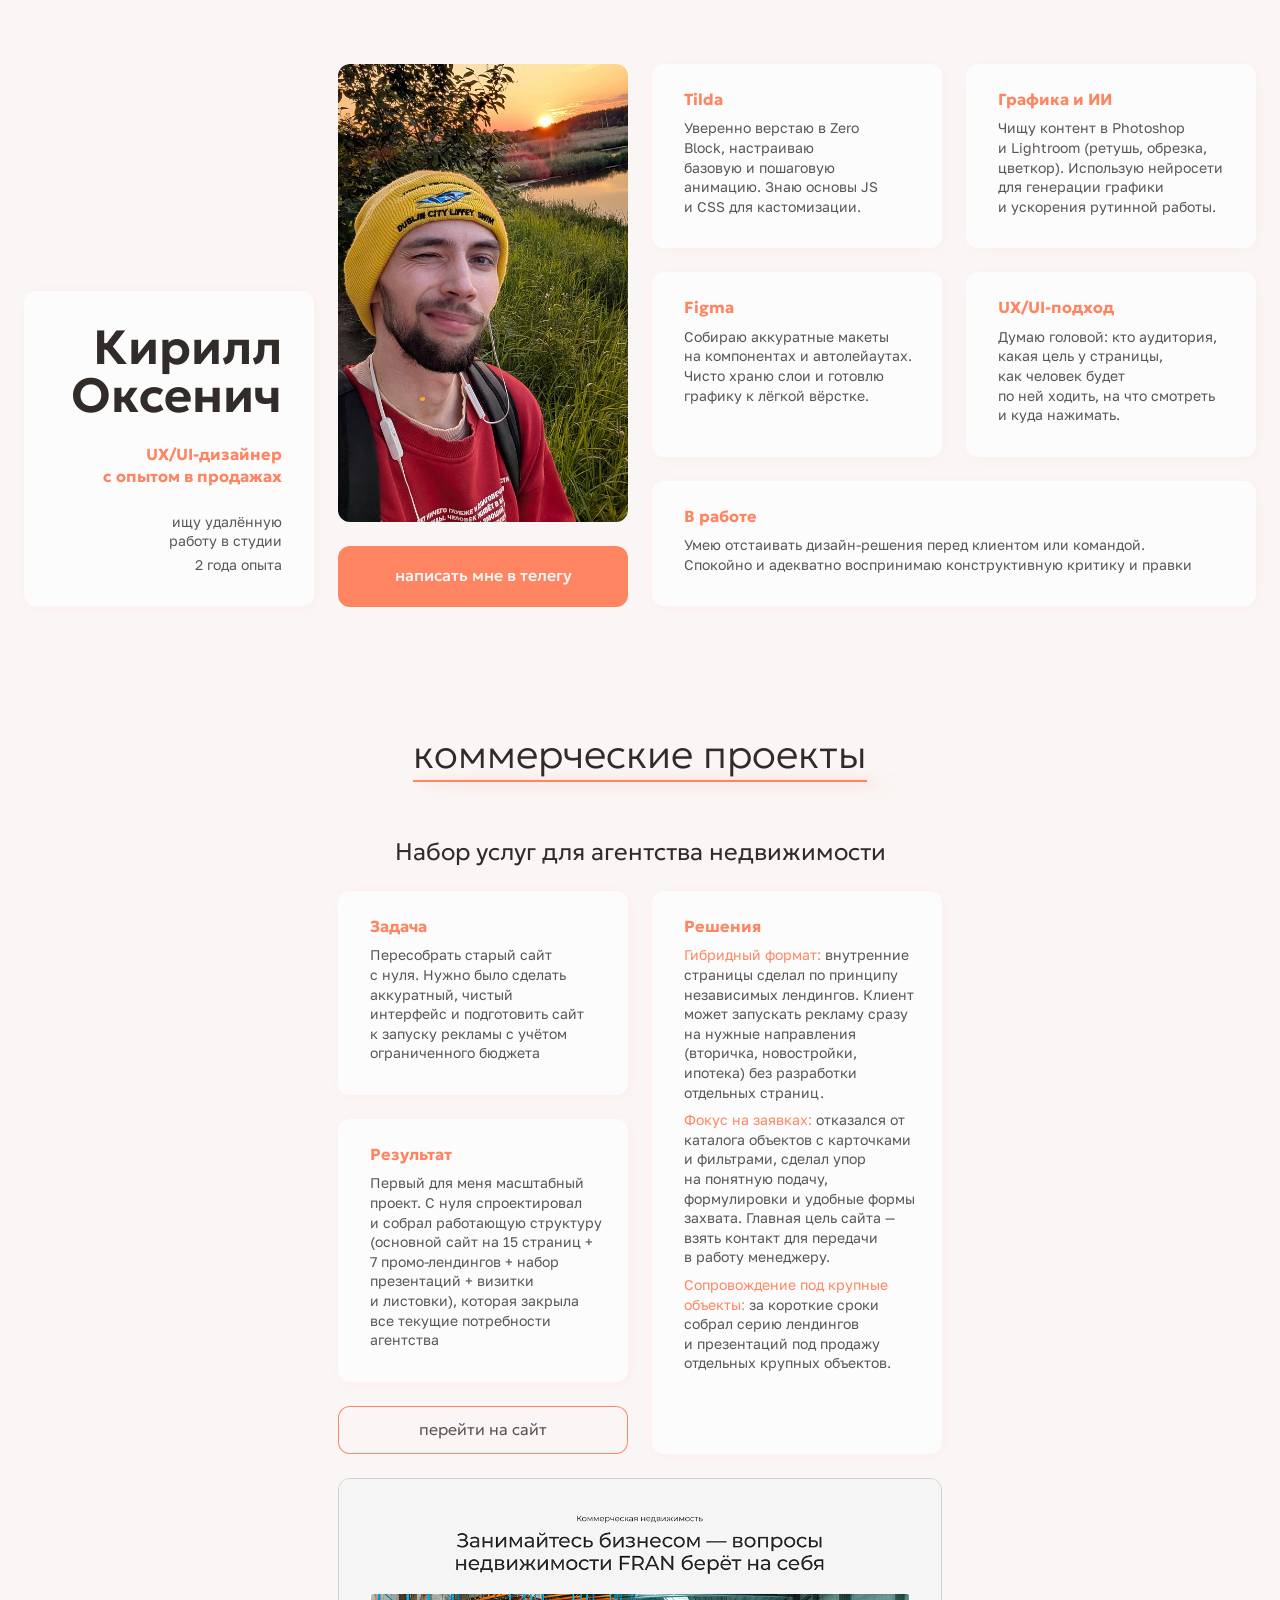
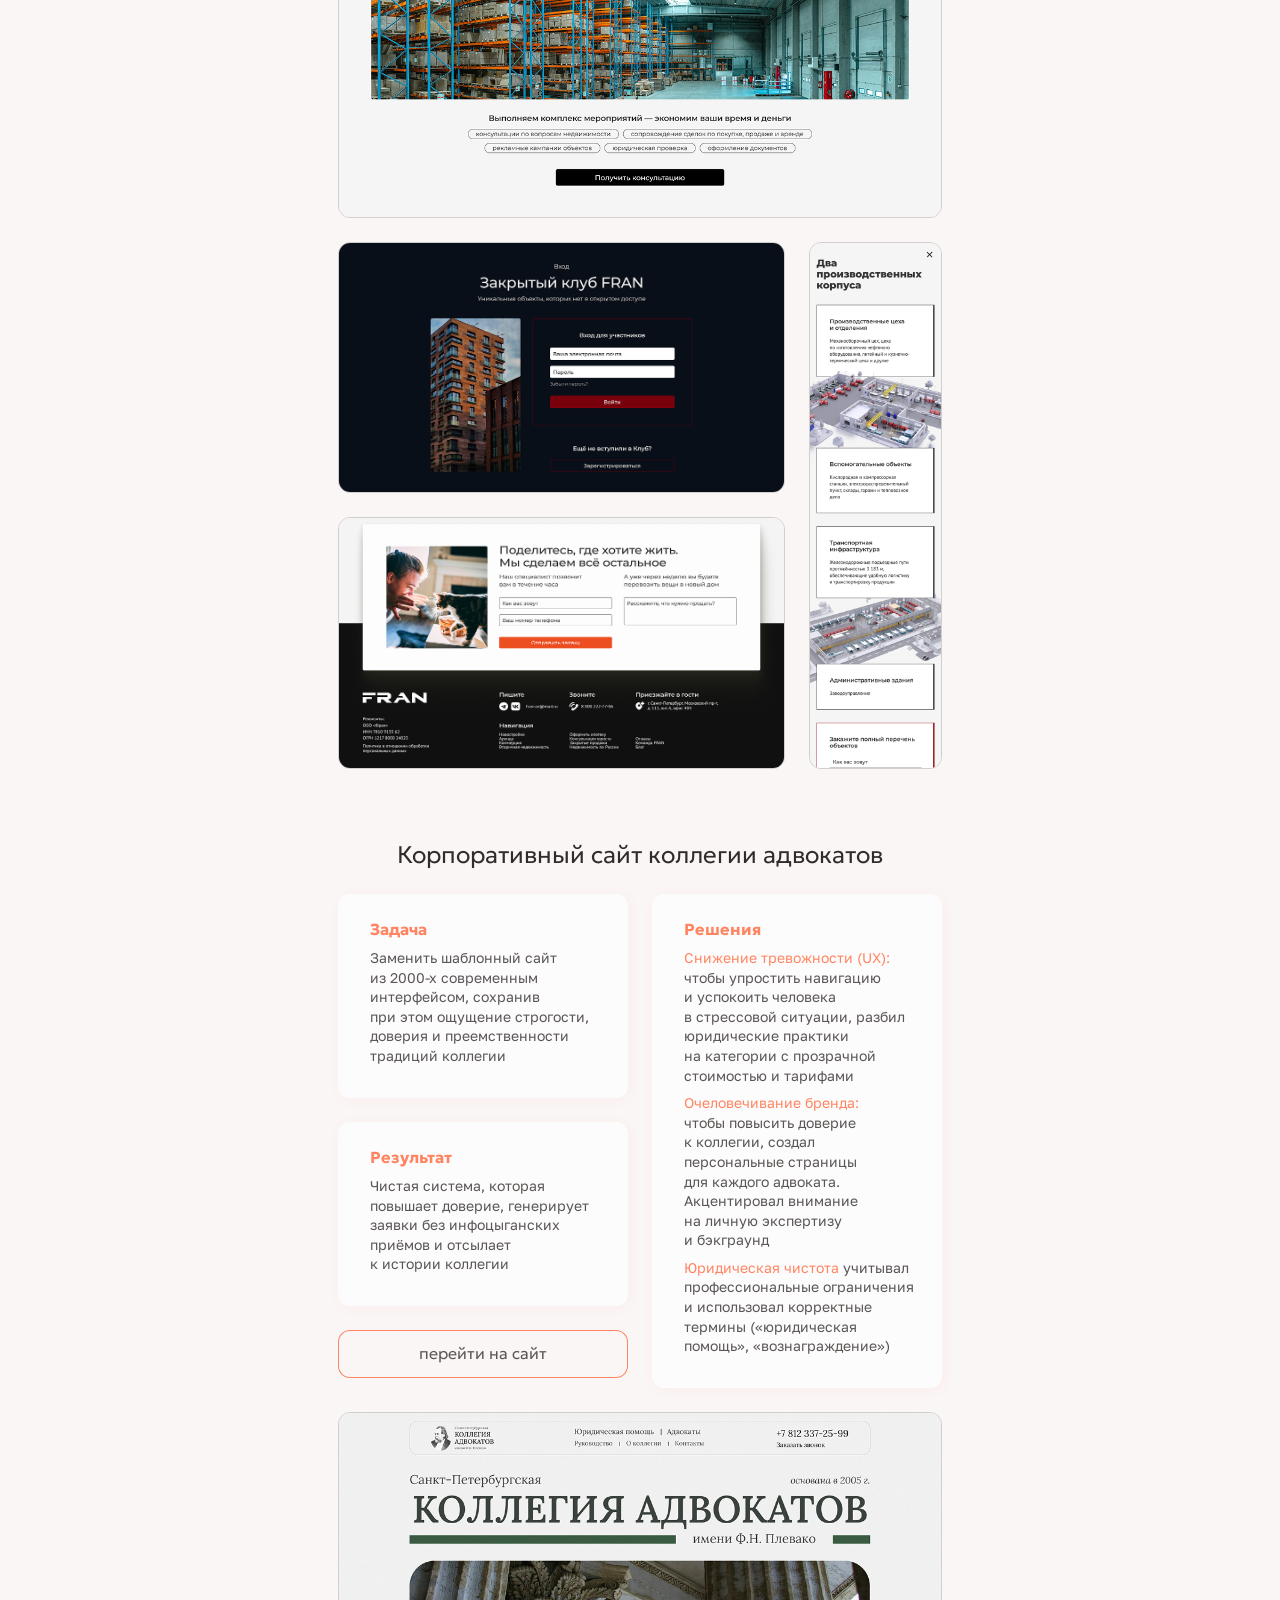
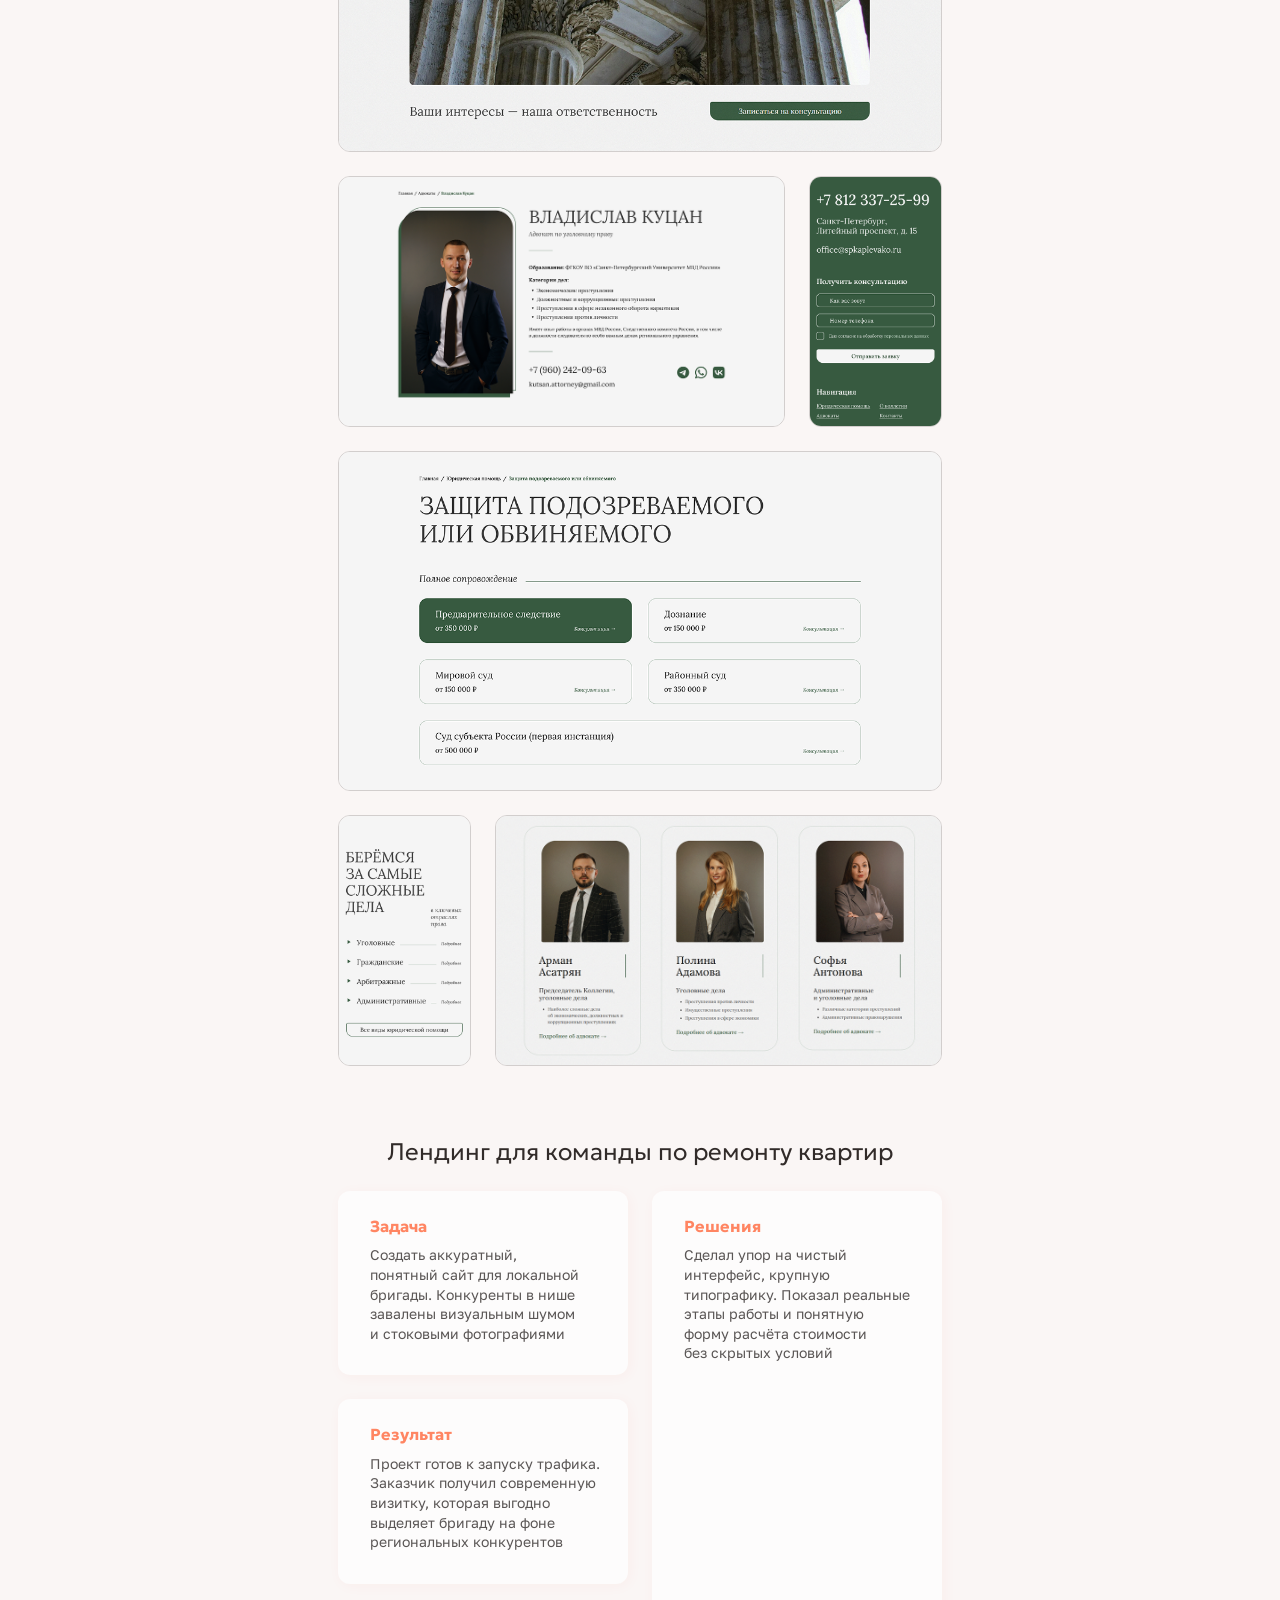
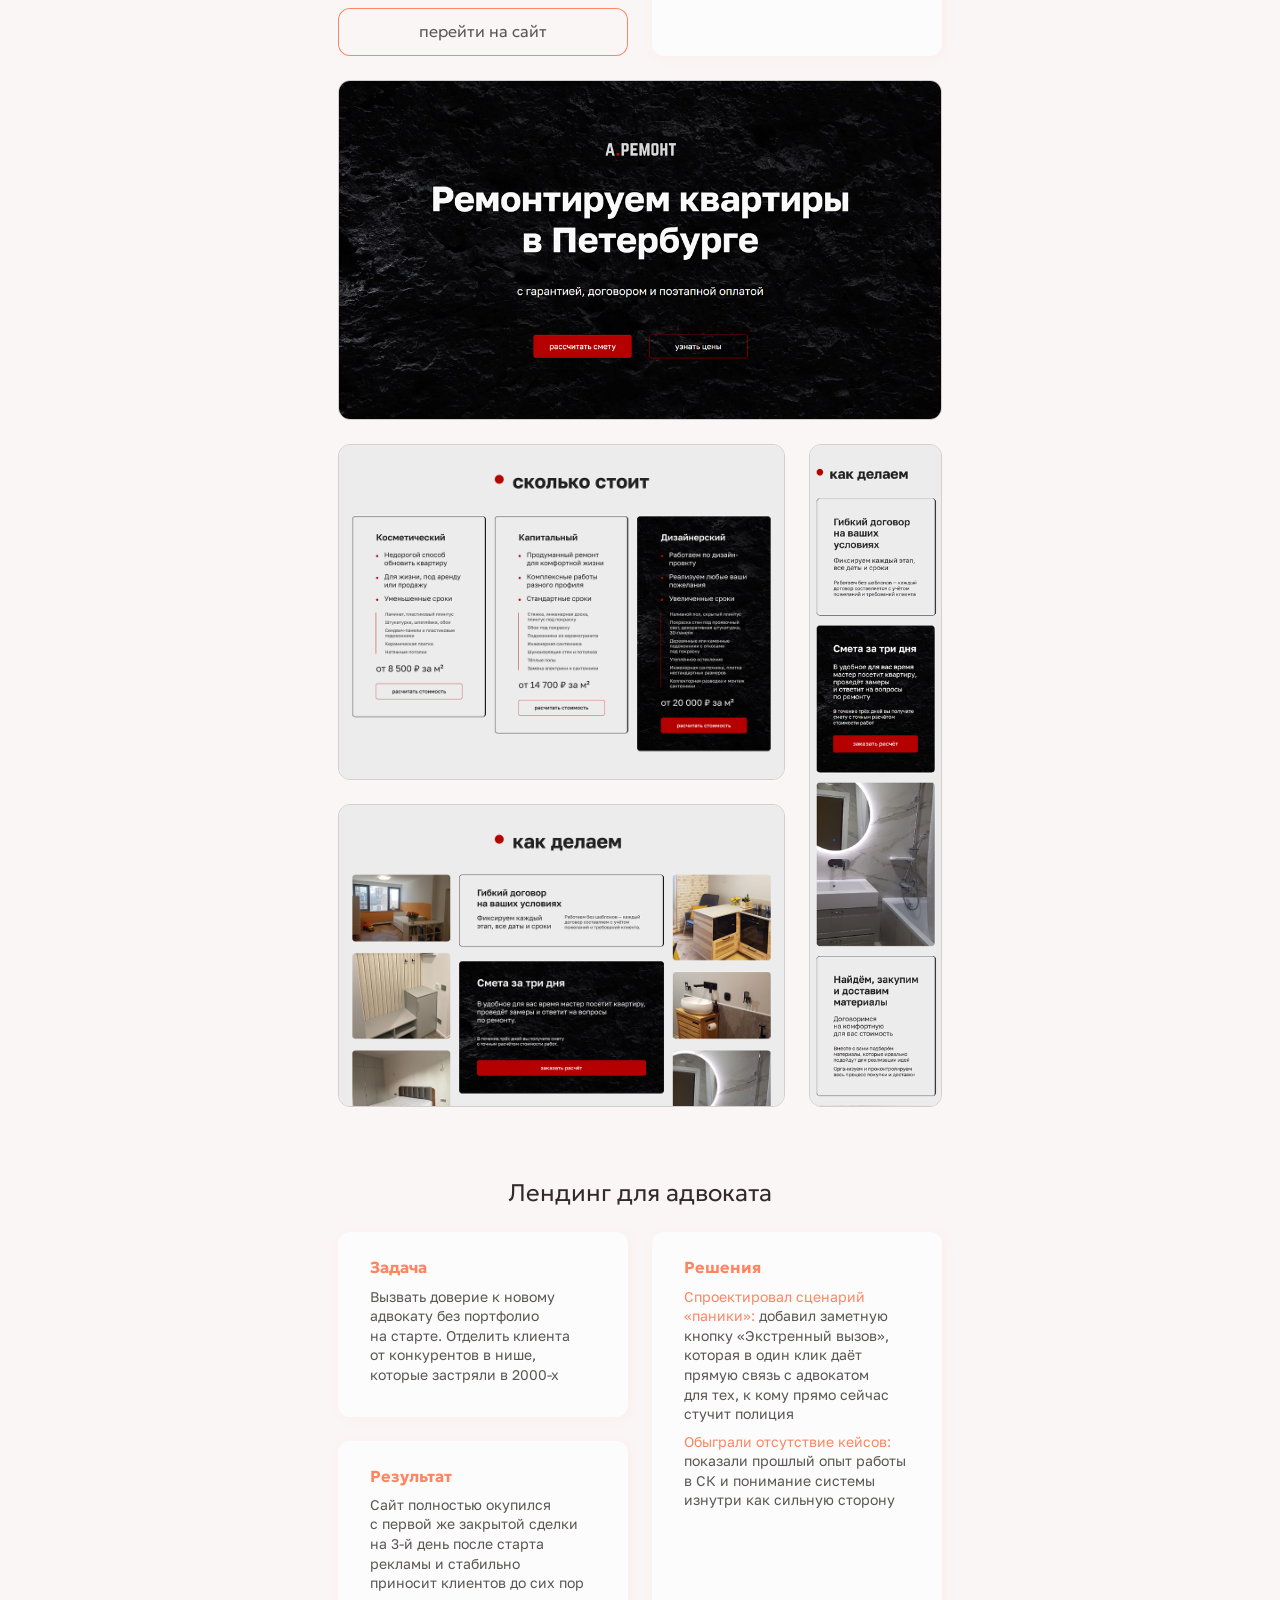
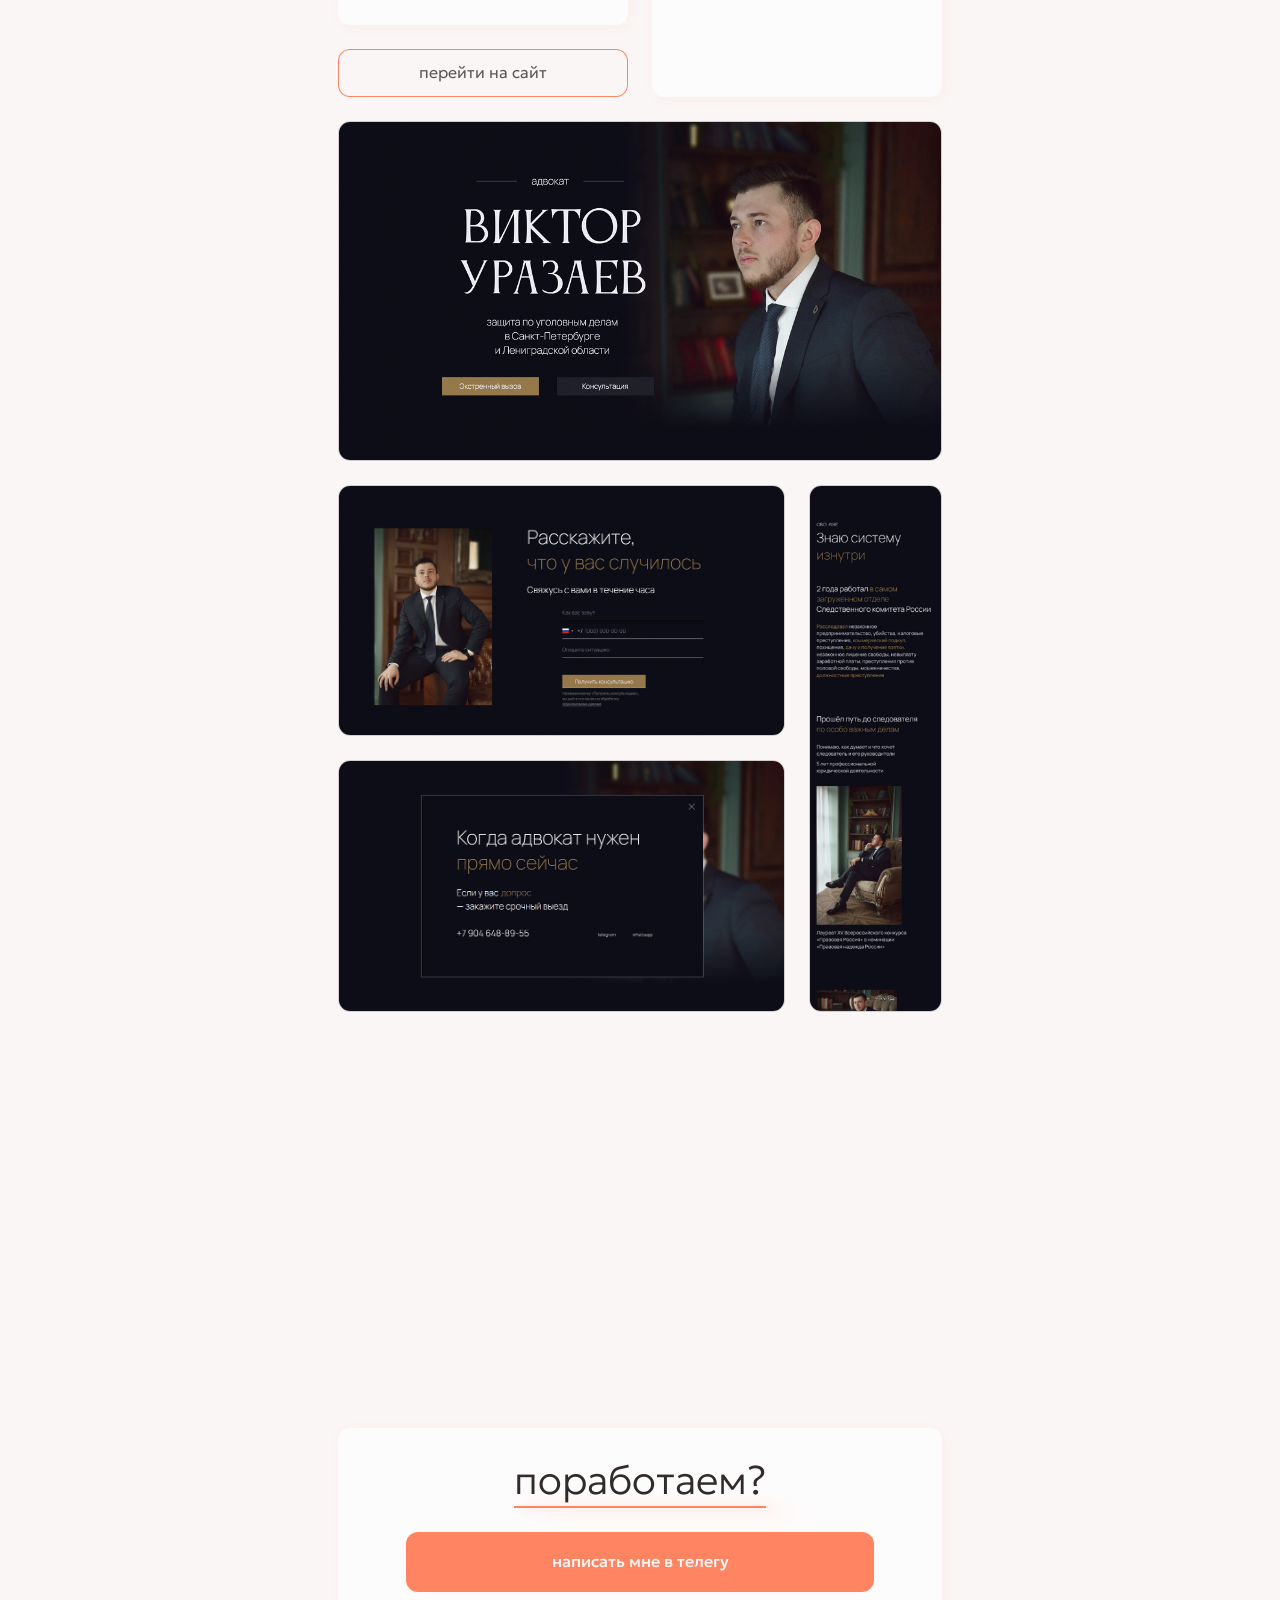
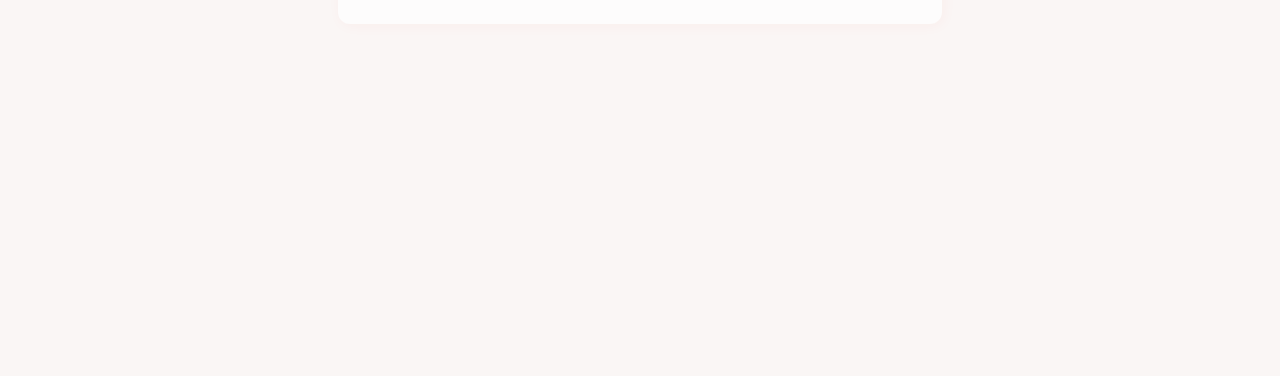
==== commit 2aa1e795: "add contact section" ====
--- a/index.html
+++ b/index.html
@@ -100,25 +100,25 @@
                     <div class="cases__desc-grid">
                         <div class="card">
                             <h4>Задача</h4>
-                            <p>Пересобрать старый сайт с нуля. Нужно было сделать аккуратный, чистый интерфейс и подготовить сайт к запуску рекламы с учётом ограниченного бюджета</p>
+                            <p>Заменить шаблонный сайт из 2000-х современным интерфейсом, сохранив при этом ощущение строгости, доверия и преемственности традиций коллегии</p>
                         </div>
                         <div class="card">
                             <h4>Решения</h4>
                             <p>
-                                <span class="text--highlight">Гибридный формат:</span> внутренние страницы сделал по принципу независимых лендингов. Клиент может запускать рекламу сразу на нужные направления (вторичка, новостройки, ипотека) без разработки отдельных страниц.
+                                <span class="text--highlight">Снижение тревожности (UX):</span> чтобы упростить навигацию и успокоить человека в стрессовой ситуации, разбил юридические практики на категории с прозрачной стоимостью и тарифами
                             </p>
                             <p>
-                                <span class="text--highlight">Фокус на заявках:</span> отказался от каталога объектов с карточками и фильтрами, сделал упор на понятную подачу, формулировки и удобные формы захвата. Главная цель сайта — взять контакт для передачи в работу менеджеру.
+                                <span class="text--highlight">Очеловечивание бренда:</span> чтобы повысить доверие к коллегии, создал персональные страницы для каждого адвоката. Акцентировал внимание на личную экспертизу и бэкграунд
                             </p>
                             <p>
-                                <span class="text--highlight">Сопровождение под крупные объекты:</span> за короткие сроки собрал серию лендингов и презентаций под продажу отдельных крупных объектов.
+                                <span class="text--highlight">Юридическая чистота</span> учитывал профессиональные ограничения и использовал корректные термины («юридическая помощь», «вознаграждение»)
                             </p>
                         </div>
                         <div class="card">
                             <h4>Результат</h4>
-                            <p>Первый для меня масштабный проект. С нуля спроектировал и собрал работающую структуру (основной сайт на 15 страниц + 7 промо-лендингов + набор презентаций + визитки и листовки), которая закрыла все текущие потребности агентства</p>
+                            <p>Чистая система, которая повышает доверие, генерирует заявки без инфоцыганских приёмов и отсылает к истории коллегии</p>
                         </div>
-                        <a href="https://fran.agency/novostroyki" class="btn btn--secondary" target="_blank" rel="noopener noreferrer">
+                        <a href="https://spka-plevako.ru" class="btn btn--secondary" target="_blank" rel="noopener noreferrer">
                             перейти на сайт
                         </a>
                     </div>
@@ -134,25 +134,17 @@
                     <div class="cases__desc-grid">
                         <div class="card">
                             <h4>Задача</h4>
-                            <p>Пересобрать старый сайт с нуля. Нужно было сделать аккуратный, чистый интерфейс и подготовить сайт к запуску рекламы с учётом ограниченного бюджета</p>
+                            <p>Создать аккуратный, понятный сайт для локальной бригады. Конкуренты в нише завалены визуальным шумом и стоковыми фотографиями</p>
                         </div>
                         <div class="card">
                             <h4>Решения</h4>
-                            <p>
-                                <span class="text--highlight">Гибридный формат:</span> внутренние страницы сделал по принципу независимых лендингов. Клиент может запускать рекламу сразу на нужные направления (вторичка, новостройки, ипотека) без разработки отдельных страниц.
-                            </p>
-                            <p>
-                                <span class="text--highlight">Фокус на заявках:</span> отказался от каталога объектов с карточками и фильтрами, сделал упор на понятную подачу, формулировки и удобные формы захвата. Главная цель сайта — взять контакт для передачи в работу менеджеру.
-                            </p>
-                            <p>
-                                <span class="text--highlight">Сопровождение под крупные объекты:</span> за короткие сроки собрал серию лендингов и презентаций под продажу отдельных крупных объектов.
-                            </p>
+                            <p>Сделал упор на чистый интерфейс, крупную типографику. Показал реальные этапы работы и понятную форму расчёта стоимости без скрытых условий</p>
                         </div>
                         <div class="card">
                             <h4>Результат</h4>
-                            <p>Первый для меня масштабный проект. С нуля спроектировал и собрал работающую структуру (основной сайт на 15 страниц + 7 промо-лендингов + набор презентаций + визитки и листовки), которая закрыла все текущие потребности агентства</p>
+                            <p>Проект готов к запуску трафика. Заказчик получил современную визитку, которая выгодно выделяет бригаду на фоне региональных конкурентов</p>
                         </div>
-                        <a href="https://fran.agency/novostroyki" class="btn btn--secondary" target="_blank" rel="noopener noreferrer">
+                        <a href="https://aremont78.ru" class="btn btn--secondary" target="_blank" rel="noopener noreferrer">
                             перейти на сайт
                         </a>
                     </div>
@@ -168,32 +160,34 @@
                     <div class="cases__desc-grid">
                         <div class="card">
                             <h4>Задача</h4>
-                            <p>Пересобрать старый сайт с нуля. Нужно было сделать аккуратный, чистый интерфейс и подготовить сайт к запуску рекламы с учётом ограниченного бюджета</p>
+                            <p>Вызвать доверие к новому адвокату без портфолио на старте. Отделить клиента от конкурентов в нише, которые застряли в 2000-х</p>
                         </div>
                         <div class="card">
                             <h4>Решения</h4>
                             <p>
-                                <span class="text--highlight">Гибридный формат:</span> внутренние страницы сделал по принципу независимых лендингов. Клиент может запускать рекламу сразу на нужные направления (вторичка, новостройки, ипотека) без разработки отдельных страниц.
+                                <span class="text--highlight">Спроектировал сценарий «паники»:</span> добавил заметную кнопку «Экстренный вызов», которая в один клик даёт прямую связь с адвокатом для тех, к кому прямо сейчас стучит полиция
                             </p>
                             <p>
-                                <span class="text--highlight">Фокус на заявках:</span> отказался от каталога объектов с карточками и фильтрами, сделал упор на понятную подачу, формулировки и удобные формы захвата. Главная цель сайта — взять контакт для передачи в работу менеджеру.
-                            </p>
-                            <p>
-                                <span class="text--highlight">Сопровождение под крупные объекты:</span> за короткие сроки собрал серию лендингов и презентаций под продажу отдельных крупных объектов.
+                                <span class="text--highlight">Обыграли отсутствие кейсов:</span> показали прошлый опыт работы в СК и понимание системы изнутри как сильную сторону
                             </p>
                         </div>
                         <div class="card">
                             <h4>Результат</h4>
-                            <p>Первый для меня масштабный проект. С нуля спроектировал и собрал работающую структуру (основной сайт на 15 страниц + 7 промо-лендингов + набор презентаций + визитки и листовки), которая закрыла все текущие потребности агентства</p>
+                            <p>Сайт полностью окупился с первой же закрытой сделки на 3-й день после старта рекламы и стабильно приносит клиентов до сих пор</p>
                         </div>
-                        <a href="https://fran.agency/novostroyki" class="btn btn--secondary" target="_blank" rel="noopener noreferrer">
+                        <a href="https://advocate-urazaev.ru/" class="btn btn--secondary" target="_blank" rel="noopener noreferrer">
                             перейти на сайт
                         </a>
                     </div>
                 </article>
             </section>
-            <section class="container contacts">
-                
+            <section class="container contact">
+                <div class="contact__card">
+                    <h2>поработаем?</h2>
+                    <a href="https://t.me/oftasento" class="btn btn--primary" target="_blank" rel="noopener noreferrer">
+                        написать мне в телегу
+                    </a>
+                </div>
             </section>
         </main>
         <footer></footer>
--- a/style.css
+++ b/style.css
@@ -93,9 +93,24 @@
 
 h1 {font: var(--heading-h1--mobile); color: var(--heading-color);}
 h2 {font: var(--heading-h2--mobile); color: var(--heading-color);
-    border-bottom: 2px solid var(--accent-color);
-    padding-bottom: 8px;
-    display: inline-block;}
+    position: relative;
+    display: inline-block;
+    width: fit-content;
+}
+h2::after {
+    content: "";
+    position: absolute;
+    left: 0;
+    bottom: -8px;
+    width: 100%;
+    height: 2px;
+    background-color: var(--accent-color);
+    box-shadow:
+    4px 1px 10px hsl(13 100% 69% / 0.29),
+    17px 3px 18px hsl(13 100% 69% / 0.26),
+    39px 8px 24px hsl(13 100% 69% / 0.15),
+    70px 14px 28px hsl(13 100% 69% / 0.04);
+}
 h3 {font: var(--heading-h3--mobile); color: var(--heading-color);}
 h4 {font: var(--heading-h4); color: var(--accent-color);}
 
@@ -127,10 +142,10 @@
     display: block;
     width: 100%;
     max-width: 468px;
-    max-height: 60px;
     padding: 18px 24px 20px;
     border-radius: 12px;
     text-align: center;
+    align-self: start;
     transition:
         background-color 200ms ease-in-out,
         outline 200ms ease-in-out,
@@ -170,9 +185,10 @@
 
 /* ====================== Hero Section ====================== */
 
+.hero, .hero__info, .hero__skill-list { gap: 16px; }
+
 .hero {
     display: grid;
-    gap: 16px;
 }
 
 .hero__img {
@@ -193,7 +209,6 @@
 }
 
 .hero__info {
-    gap: 16px;
     padding: 32px;
     max-width: 354px;
 }
@@ -205,6 +220,8 @@
     padding: 0;
 }
 
+.hero__role::after { display: none; }
+
 .hero__desc {
     display: flex;
     flex-direction: column;
@@ -214,7 +231,6 @@
 .hero__skill-list {
     display: flex;
     flex-direction: column;
-    gap: 16px;
 }
 
 @media (min-width: 640px) {
@@ -228,30 +244,15 @@
 
 @media (min-width: 960px) {
     .hero__img { max-width: 360px; justify-self: end; }
+    .hero, .hero__info, .hero__skill-list { gap: 24px; }
 }
 
 @media (min-width: 1280px) {
-    .hero {
-        grid-template-columns: repeat(4, 1fr);
-        grid-template-rows: 1fr 60px;
-    }
-    .hero__img {
-        grid-column: 2;
-        grid-row: 1;
-    }
-    .hero__info {
-        grid-column: 1;
-        grid-row: span 2;
-        align-self: end;
-    }
-    .hero .btn {
-        grid-column: 2;
-        grid-row: 2;
-    }
-    .hero__skill-list {
-        grid-column: 3 / -1;
-        grid-row: span 2;
-    }
+    .hero { grid-template-columns: repeat(4, 1fr); grid-template-rows: 1fr 60px; }
+    .hero__img { grid-column: 2; grid-row: 1; }
+    .hero__info { grid-column: 1; grid-row: span 2; align-self: end; text-align: right; }
+    .hero .btn { grid-column: 2; grid-row: 2; }
+    .hero__skill-list { grid-column: 3 / -1; grid-row: span 2; }
 }
 
 /* ====================== Cases Section ====================== */
@@ -262,9 +263,12 @@
     gap: 32px;
 }
 
+.cases h2 { margin: 0 auto; }
+
+.cases__item, .cases__desc-grid, .cases__img-grid { gap: 16px; }
+
 .cases__item {
     display: grid;
-    gap: 16px;
     margin-bottom: 32px;
 }
 
@@ -273,9 +277,7 @@
 }
 
 .cases__desc-grid {
-    display: flex;
-    flex-direction: column;
-    gap: 16px;
+    display: grid;
 }
 
 .cases__img {
@@ -291,7 +293,6 @@
     width: 100%;
     height: 100%;
     object-fit: cover;
-
     object-position: top;
     position: absolute;
     top: 0;
@@ -300,8 +301,33 @@
 
 .cases__img-grid {
     display: grid;
-    gap: 16px;
     grid-template-columns: repeat(4, 1fr);
+}
+
+@media (min-width: 640px) {
+    .cases__item { grid-template-columns: 1fr; }
+    .cases__item h3 { grid-row: 1; text-align: center;}
+    .cases__img-grid { grid-row: 3; }
+    .cases__desc-grid {
+        grid-row: 2;
+        grid-template-columns: 1fr 1fr;
+        grid-template-rows: auto auto 1fr;
+    }
+    .cases__desc-grid > :nth-child(1) { grid-column: 1; grid-row: 1; }
+    .cases__desc-grid > :nth-child(3) { grid-column: 1; grid-row: 2; }
+    .cases__desc-grid > :nth-child(2) { grid-column: 2; grid-row: span 3}
+    .cases__desc-grid > .btn { grid-column: 1; }
+}
+
+@media (min-width: 960px) {
+    .cases__item, .cases__desc-grid, .cases__img-grid { gap: 24px; }
+    .cases h2 { margin-bottom: 32px; }
+    .cases__item { margin-bottom: 40px;}
+}
+
+@media (min-width: 1280px) {
+    .cases__item { grid-template-columns: repeat(4, 1fr);}
+    .cases__item h3, .cases__desc-grid, .cases__img-grid { grid-column: 2 / -2; }
 }
 
 /* ====================== 1st img grid ====================== */
@@ -343,3 +369,31 @@
 .cases__img-grid--3 > :nth-child(2) { grid-area: b; }
 .cases__img-grid--3 > :nth-child(3) { grid-area: c; }
 .cases__img-grid--3 > :nth-child(4) { grid-area: d; }
+
+/* ====================== Contact Section ====================== */
+
+.contact {
+    height: 100vh;
+    align-content: center;
+}
+
+.contact__card {
+    display: flex;
+    flex-direction: column;
+    gap: 32px;
+    background-color: var(--bg-card-color);
+    padding: 32px;
+    border-radius: 12px;
+    box-shadow: 2px 2px 14px hsl(12 100% 50% / 0.04);
+    width: 100%;
+}
+
+.contact__card h2, .contact__card .btn {
+    margin: 0 auto;
+    text-wrap: nowrap;
+}
+
+@media (min-width: 1280px) {
+    .contact { display: grid; gap: 24px; grid-template-columns: repeat(4, 1fr); }
+    .contact__card {grid-column: 2 / 4}
+}
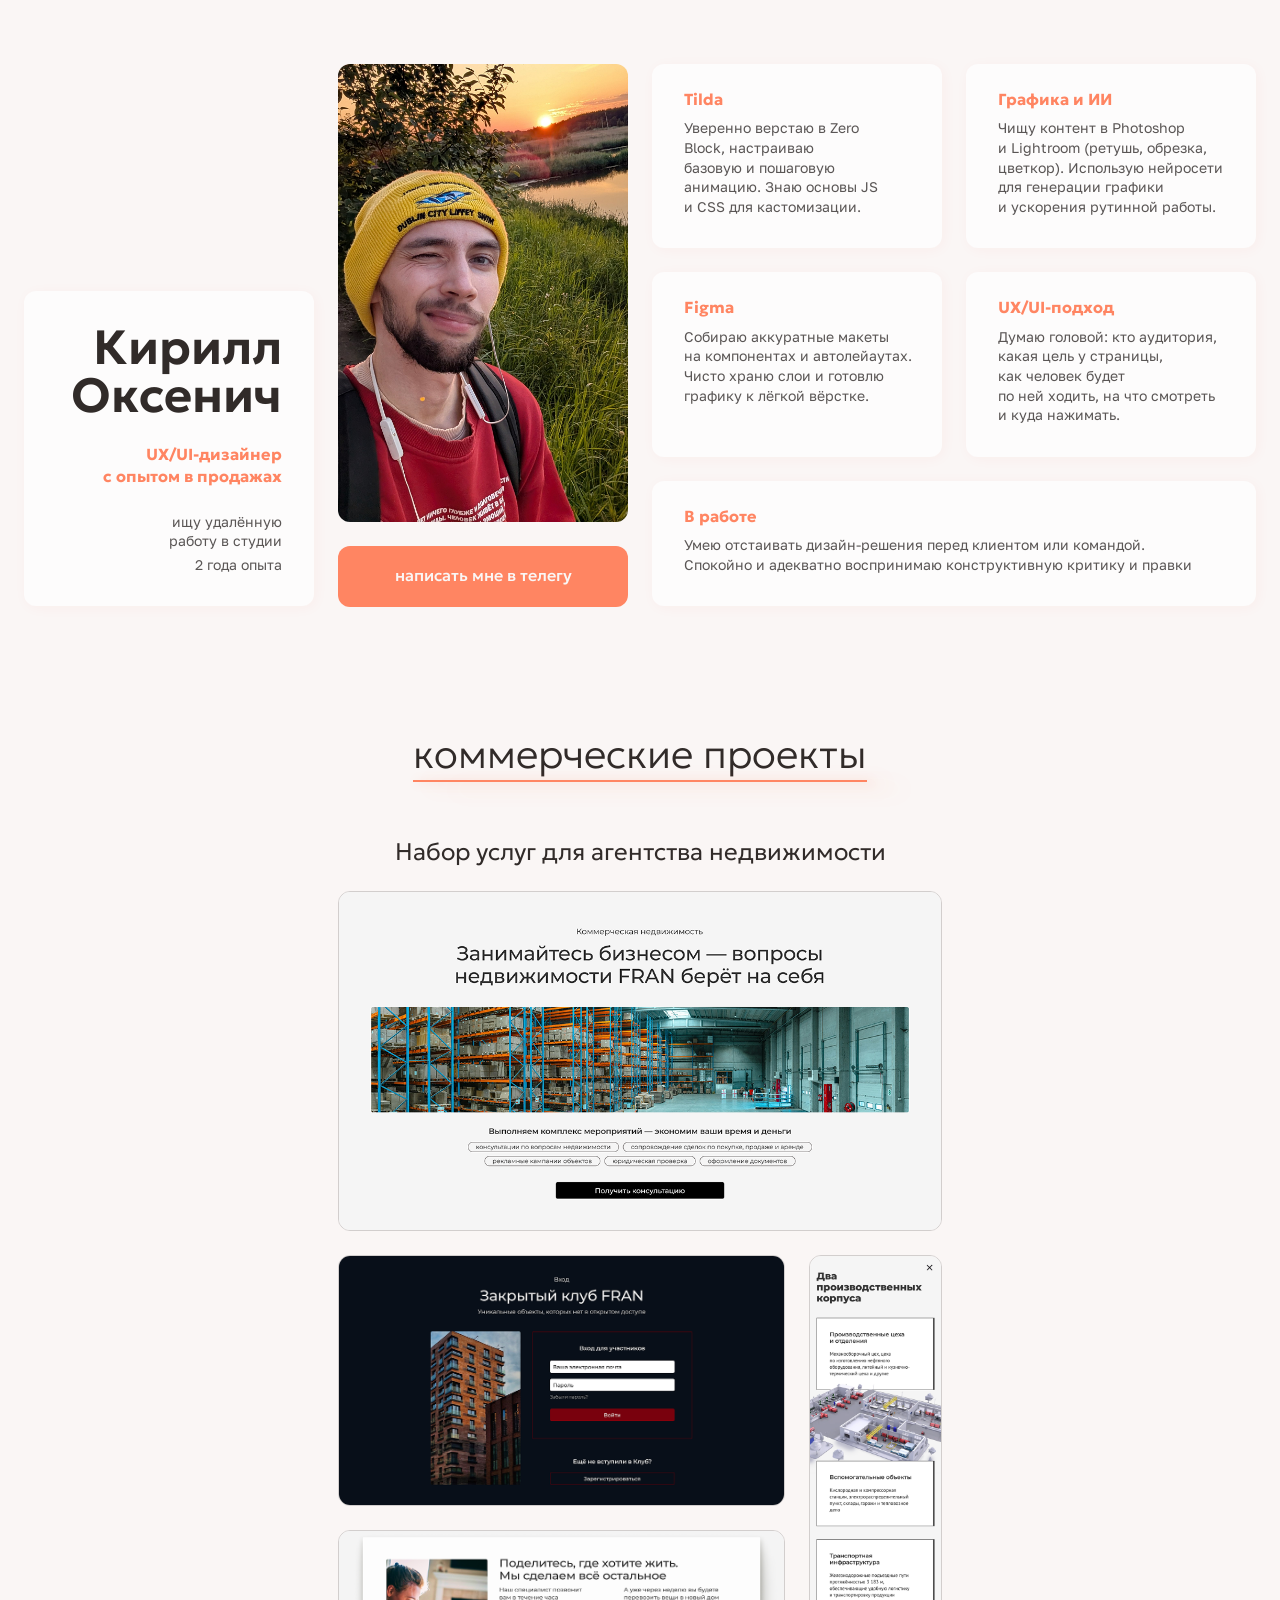
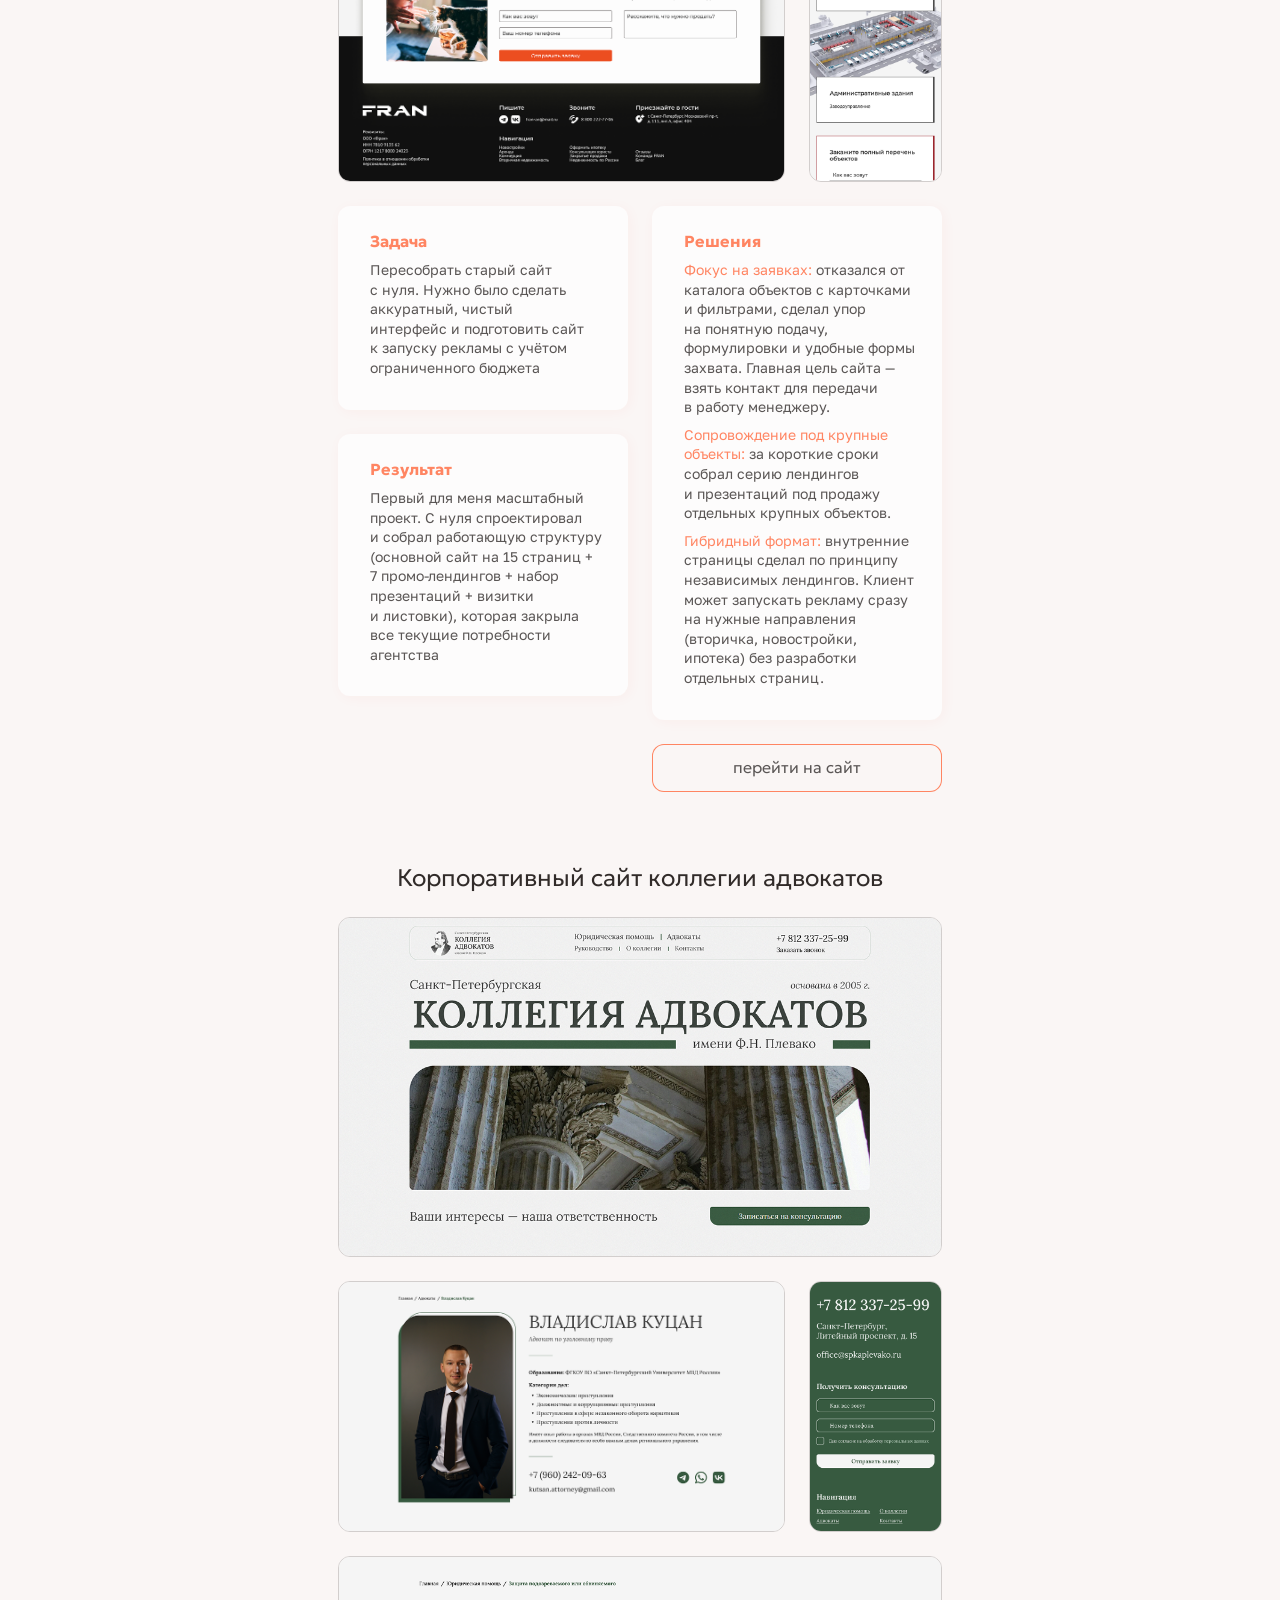
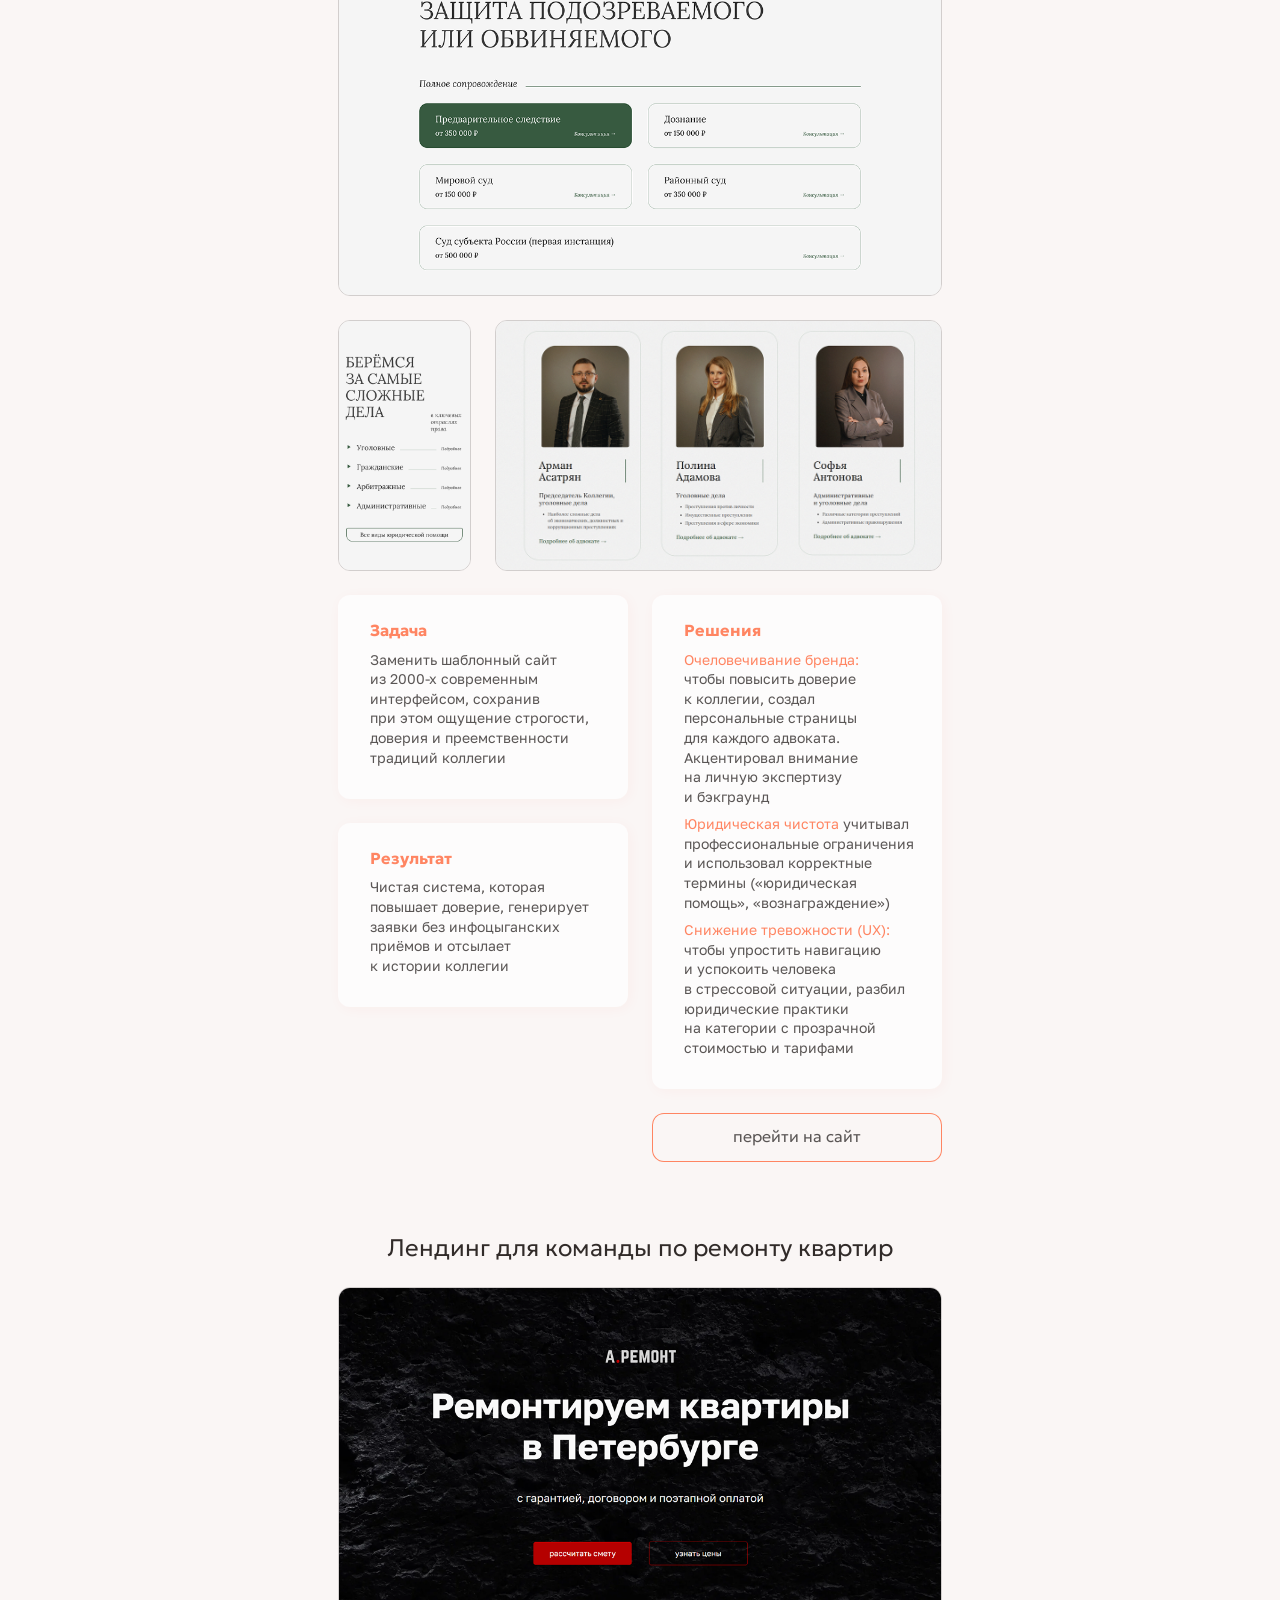
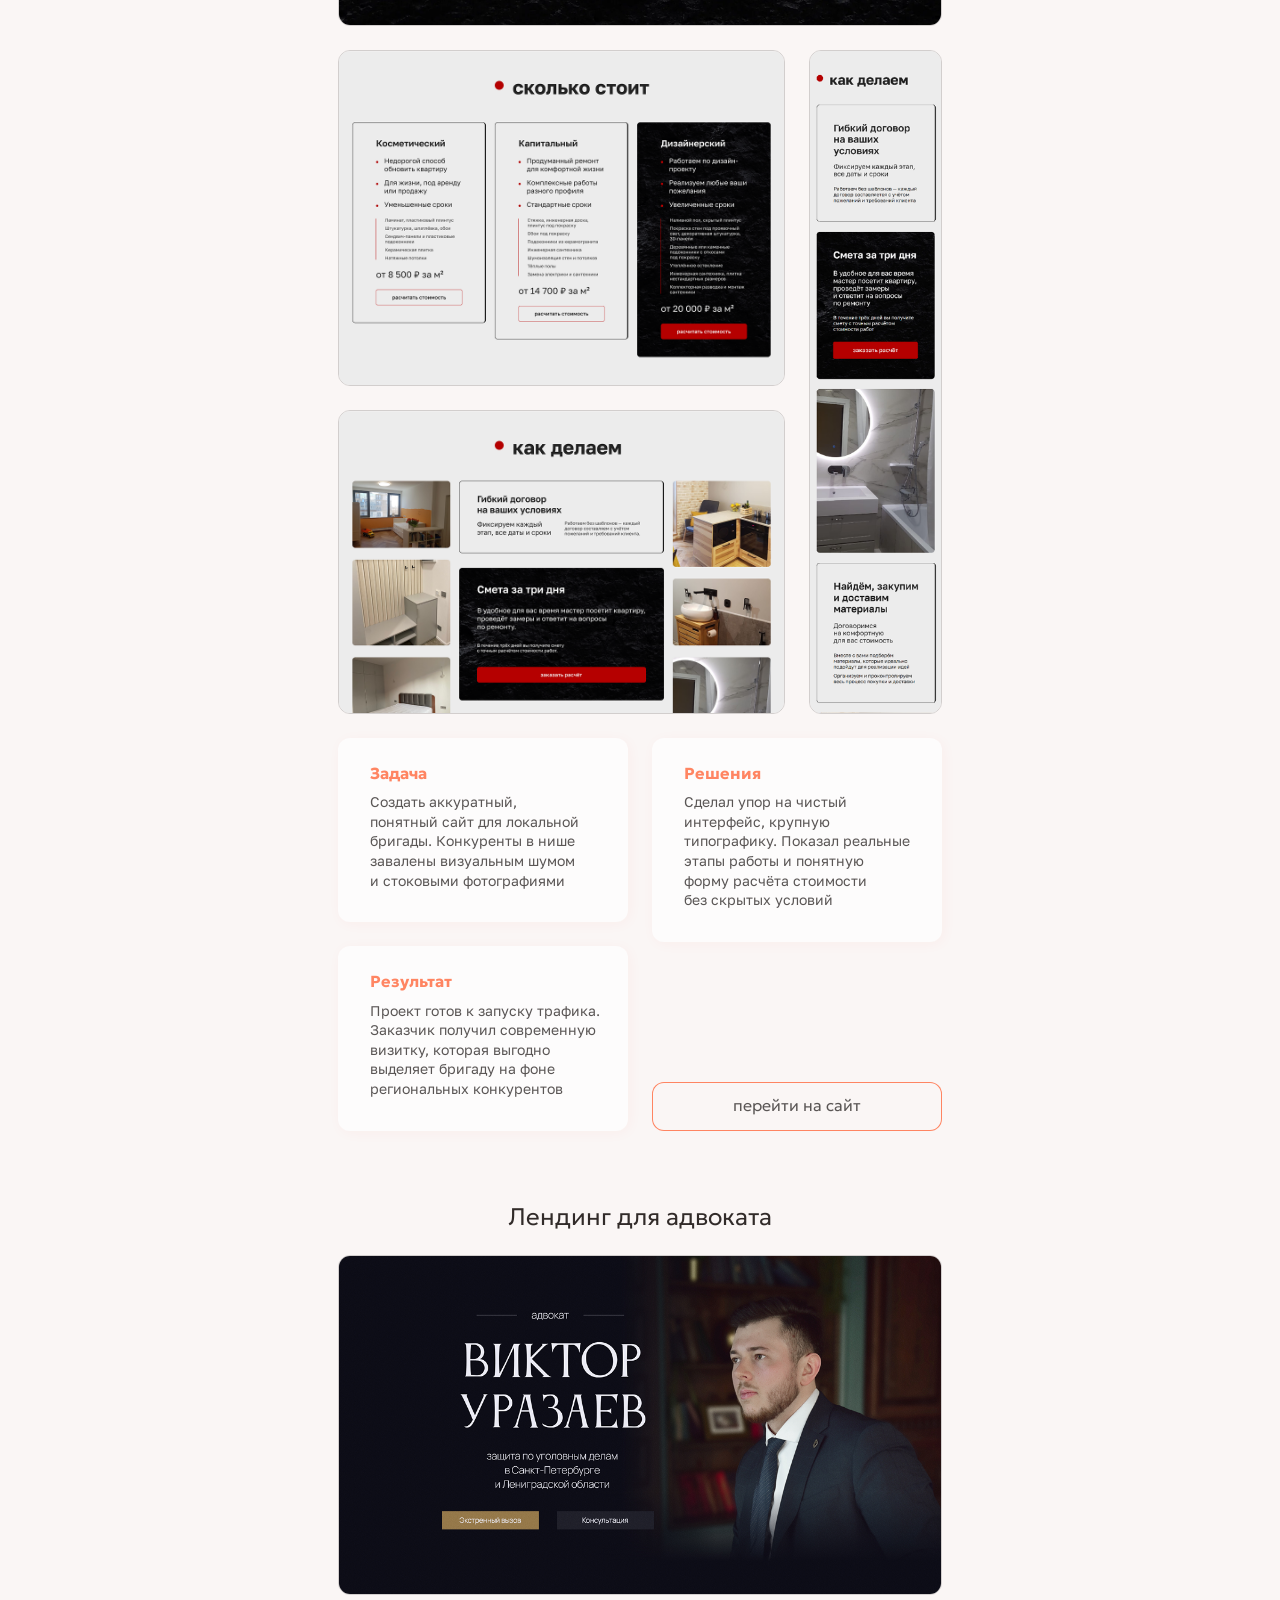
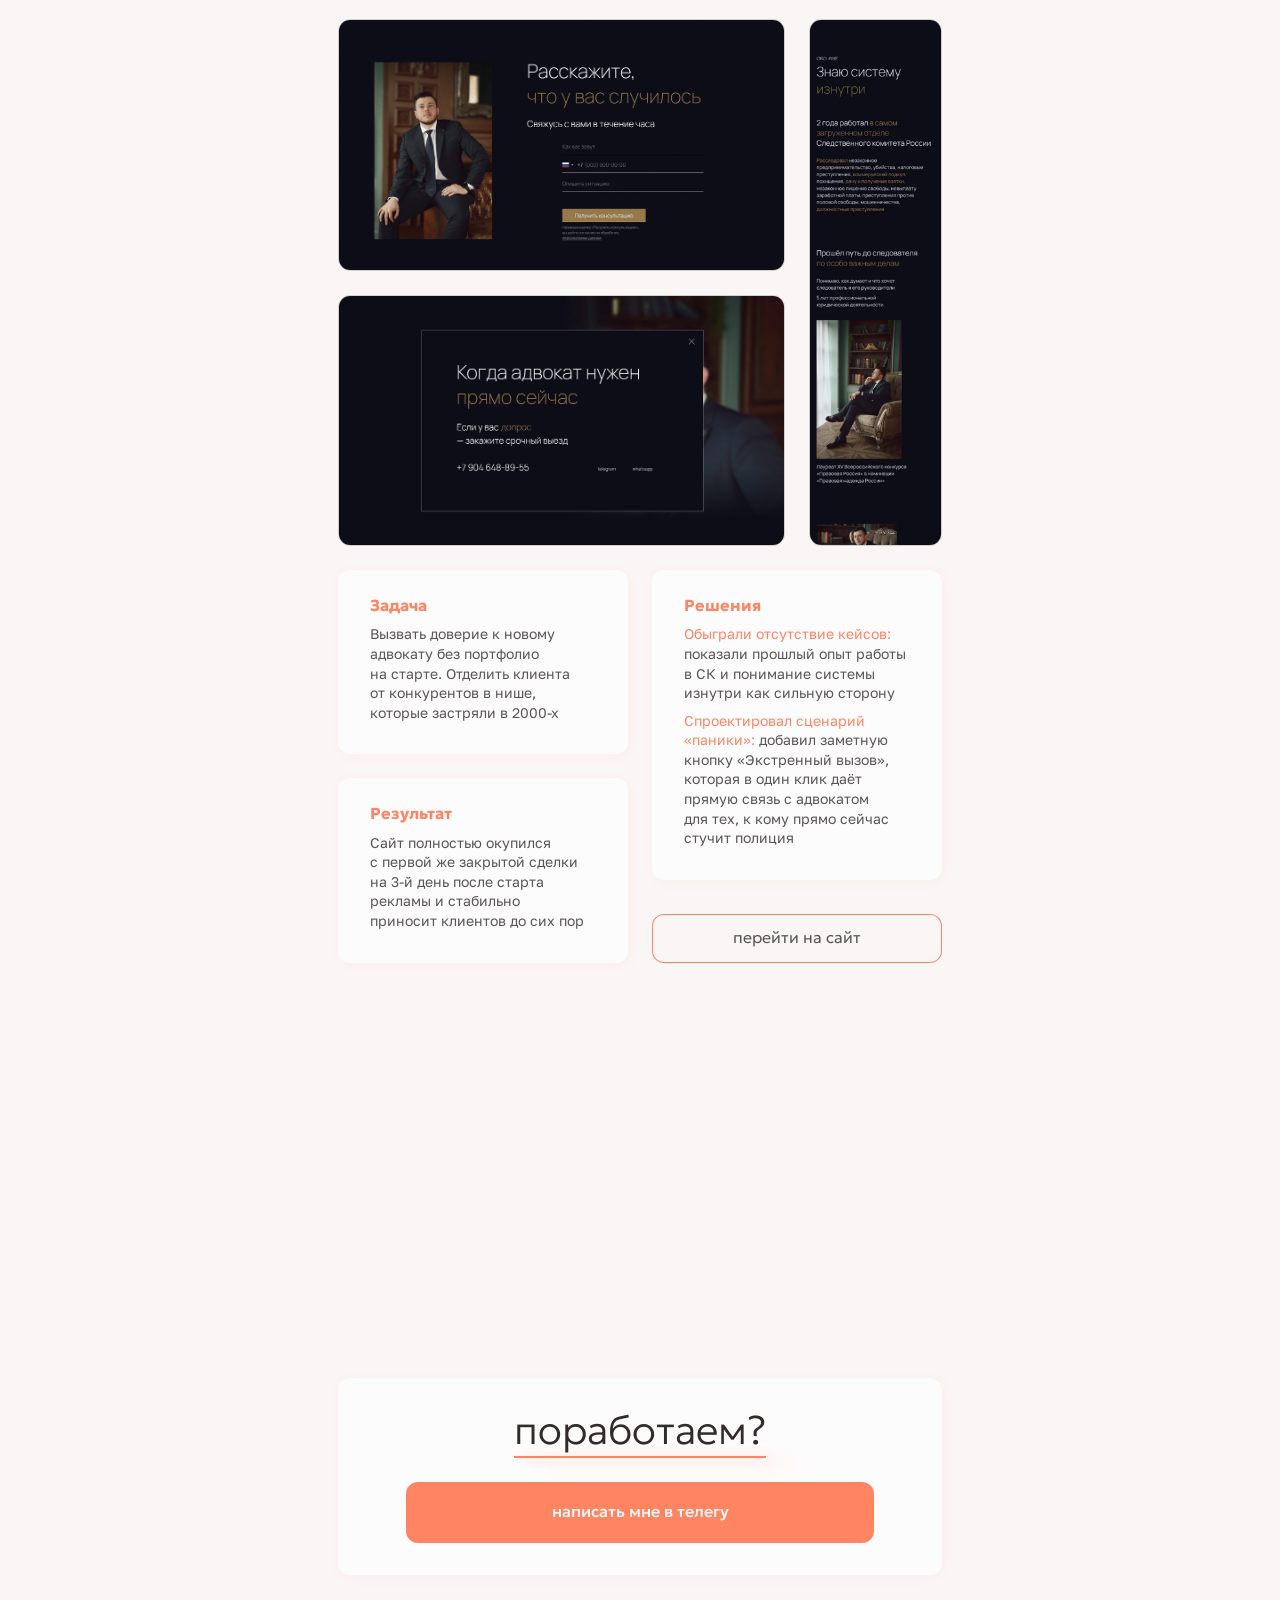
==== commit fccf5832: "changed cases__desc layout (html + css)" ====
--- a/index.html
+++ b/index.html
@@ -61,30 +61,26 @@
                         <div class="cases__img"><img src="content/2-cases/1/3.png" alt="Скриншот формы заявки"></div>
                         <div class="cases__img"><img src="content/2-cases/1/4.png" alt="Скриншот мобильной версии"></div>
                     </div>
-                    <div class="cases__desc-grid">
-                        <div class="card">
-                            <h4>Задача</h4>
-                            <p>Пересобрать старый сайт с нуля. Нужно было сделать аккуратный, чистый интерфейс и подготовить сайт к запуску рекламы с учётом ограниченного бюджета</p>
+                    <div class="cases__desc">
+                        <div class="cases__desc-1-col">
+                            <div class="card">
+                                <h4>Задача</h4>
+                                <p>Пересобрать старый сайт с нуля. Нужно было сделать аккуратный, чистый интерфейс и подготовить сайт к запуску рекламы с учётом ограниченного бюджета</p>
+                            </div>
+                            <div class="card">
+                                <h4>Результат</h4>
+                                <p>Первый для меня масштабный проект. С нуля спроектировал и собрал работающую структуру (основной сайт на 15 страниц + 7 промо-лендингов + набор презентаций + визитки и листовки), которая закрыла все текущие потребности агентства</p>
+                            </div>
                         </div>
-                        <div class="card">
-                            <h4>Решения</h4>
-                            <p>
-                                <span class="text--highlight">Гибридный формат:</span> внутренние страницы сделал по принципу независимых лендингов. Клиент может запускать рекламу сразу на нужные направления (вторичка, новостройки, ипотека) без разработки отдельных страниц.
-                            </p>
-                            <p>
-                                <span class="text--highlight">Фокус на заявках:</span> отказался от каталога объектов с карточками и фильтрами, сделал упор на понятную подачу, формулировки и удобные формы захвата. Главная цель сайта — взять контакт для передачи в работу менеджеру.
-                            </p>
-                            <p>
-                                <span class="text--highlight">Сопровождение под крупные объекты:</span> за короткие сроки собрал серию лендингов и презентаций под продажу отдельных крупных объектов.
-                            </p>
+                        <div class="cases__desc-2-col">
+                            <div class="card">
+                                <h4>Решения</h4>
+                                <p><span class="text--highlight">Гибридный формат:</span> внутренние страницы сделал по принципу независимых лендингов. Клиент может запускать рекламу сразу на нужные направления (вторичка, новостройки, ипотека) без разработки отдельных страниц.</p>
+                                <p><span class="text--highlight">Фокус на заявках:</span> отказался от каталога объектов с карточками и фильтрами, сделал упор на понятную подачу, формулировки и удобные формы захвата. Главная цель сайта — взять контакт для передачи в работу менеджеру.</p>
+                                <p><span class="text--highlight">Сопровождение под крупные объекты:</span> за короткие сроки собрал серию лендингов и презентаций под продажу отдельных крупных объектов.</p>
+                            </div>
+                            <a href="https://fran.agency/novostroyki" class="btn btn--secondary" target="_blank" rel="noopener noreferrer">перейти на сайт</a>
                         </div>
-                        <div class="card">
-                            <h4>Результат</h4>
-                            <p>Первый для меня масштабный проект. С нуля спроектировал и собрал работающую структуру (основной сайт на 15 страниц + 7 промо-лендингов + набор презентаций + визитки и листовки), которая закрыла все текущие потребности агентства</p>
-                        </div>
-                        <a href="https://fran.agency/novostroyki" class="btn btn--secondary" target="_blank" rel="noopener noreferrer">
-                            перейти на сайт
-                        </a>
                     </div>
                 </article>
                 <article class="cases__item">
@@ -97,30 +93,26 @@
                         <div class="cases__img"><img src="content/2-cases/2/5.png" alt="Скриншот мобильной версии"></div>
                         <div class="cases__img"><img src="content/2-cases/2/6.png" alt="Скриншот мобильной версии"></div>
                     </div>
-                    <div class="cases__desc-grid">
-                        <div class="card">
-                            <h4>Задача</h4>
-                            <p>Заменить шаблонный сайт из 2000-х современным интерфейсом, сохранив при этом ощущение строгости, доверия и преемственности традиций коллегии</p>
+                    <div class="cases__desc">
+                        <div class="cases__desc-1-col">
+                            <div class="card">
+                                <h4>Задача</h4>
+                                <p>Заменить шаблонный сайт из 2000-х современным интерфейсом, сохранив при этом ощущение строгости, доверия и преемственности традиций коллегии</p>
+                            </div>
+                            <div class="card">
+                                <h4>Результат</h4>
+                                <p>Чистая система, которая повышает доверие, генерирует заявки без инфоцыганских приёмов и отсылает к истории коллегии</p>
+                            </div>
                         </div>
-                        <div class="card">
-                            <h4>Решения</h4>
-                            <p>
-                                <span class="text--highlight">Снижение тревожности (UX):</span> чтобы упростить навигацию и успокоить человека в стрессовой ситуации, разбил юридические практики на категории с прозрачной стоимостью и тарифами
-                            </p>
-                            <p>
-                                <span class="text--highlight">Очеловечивание бренда:</span> чтобы повысить доверие к коллегии, создал персональные страницы для каждого адвоката. Акцентировал внимание на личную экспертизу и бэкграунд
-                            </p>
-                            <p>
-                                <span class="text--highlight">Юридическая чистота</span> учитывал профессиональные ограничения и использовал корректные термины («юридическая помощь», «вознаграждение»)
-                            </p>
+                        <div class="cases__desc-2-col">
+                            <div class="card">
+                                <h4>Решения</h4>
+                                <p><span class="text--highlight">Снижение тревожности (UX):</span> чтобы упростить навигацию и успокоить человека в стрессовой ситуации, разбил юридические практики на категории с прозрачной стоимостью и тарифами</p>
+                                <p><span class="text--highlight">Очеловечивание бренда:</span> чтобы повысить доверие к коллегии, создал персональные страницы для каждого адвоката. Акцентировал внимание на личную экспертизу и бэкграунд</p>
+                                <p><span class="text--highlight">Юридическая чистота</span> учитывал профессиональные ограничения и использовал корректные термины («юридическая помощь», «вознаграждение»)</p>
+                            </div>
+                            <a href="https://spka-plevako.ru" class="btn btn--secondary" target="_blank" rel="noopener noreferrer">перейти на сайт</a>
                         </div>
-                        <div class="card">
-                            <h4>Результат</h4>
-                            <p>Чистая система, которая повышает доверие, генерирует заявки без инфоцыганских приёмов и отсылает к истории коллегии</p>
-                        </div>
-                        <a href="https://spka-plevako.ru" class="btn btn--secondary" target="_blank" rel="noopener noreferrer">
-                            перейти на сайт
-                        </a>
                     </div>
                 </article>
                 <article class="cases__item">
@@ -131,22 +123,24 @@
                         <div class="cases__img"><img src="content/2-cases/3/3.png" alt="Скриншот формы заявки"></div>
                         <div class="cases__img"><img src="content/2-cases/3/4.png" alt="Скриншот формы заявки"></div>
                     </div>
-                    <div class="cases__desc-grid">
-                        <div class="card">
-                            <h4>Задача</h4>
-                            <p>Создать аккуратный, понятный сайт для локальной бригады. Конкуренты в нише завалены визуальным шумом и стоковыми фотографиями</p>
+                    <div class="cases__desc">
+                        <div class="cases__desc-1-col">
+                            <div class="card">
+                                <h4>Задача</h4>
+                                <p>Создать аккуратный, понятный сайт для локальной бригады. Конкуренты в нише завалены визуальным шумом и стоковыми фотографиями</p>
+                            </div>
+                            <div class="card">
+                                <h4>Результат</h4>
+                                <p>Проект готов к запуску трафика. Заказчик получил современную визитку, которая выгодно выделяет бригаду на фоне региональных конкурентов</p>
+                            </div>
                         </div>
-                        <div class="card">
-                            <h4>Решения</h4>
-                            <p>Сделал упор на чистый интерфейс, крупную типографику. Показал реальные этапы работы и понятную форму расчёта стоимости без скрытых условий</p>
+                        <div class="cases__desc-2-col">
+                            <div class="card">
+                                <h4>Решения</h4>
+                                <p>Сделал упор на чистый интерфейс, крупную типографику. Показал реальные этапы работы и понятную форму расчёта стоимости без скрытых условий</p>
+                            </div>
+                            <a href="https://aremont78.ru" class="btn btn--secondary" target="_blank" rel="noopener noreferrer">перейти на сайт</a>
                         </div>
-                        <div class="card">
-                            <h4>Результат</h4>
-                            <p>Проект готов к запуску трафика. Заказчик получил современную визитку, которая выгодно выделяет бригаду на фоне региональных конкурентов</p>
-                        </div>
-                        <a href="https://aremont78.ru" class="btn btn--secondary" target="_blank" rel="noopener noreferrer">
-                            перейти на сайт
-                        </a>
                     </div>
                 </article>
                 <article class="cases__item">
@@ -157,27 +151,25 @@
                         <div class="cases__img"><img src="content/2-cases/4/3.png" alt="Скриншот формы заявки"></div>
                         <div class="cases__img"><img src="content/2-cases/4/4.png" alt="Скриншот мобильной версии"></div>
                     </div>
-                    <div class="cases__desc-grid">
-                        <div class="card">
-                            <h4>Задача</h4>
-                            <p>Вызвать доверие к новому адвокату без портфолио на старте. Отделить клиента от конкурентов в нише, которые застряли в 2000-х</p>
+                    <div class="cases__desc">
+                        <div class="cases__desc-1-col">
+                            <div class="card">
+                                <h4>Задача</h4>
+                                <p>Вызвать доверие к новому адвокату без портфолио на старте. Отделить клиента от конкурентов в нише, которые застряли в 2000-х</p>
+                            </div>
+                            <div class="card">
+                                <h4>Результат</h4>
+                                <p>Сайт полностью окупился с первой же закрытой сделки на 3-й день после старта рекламы и стабильно приносит клиентов до сих пор</p>
+                            </div>
                         </div>
-                        <div class="card">
-                            <h4>Решения</h4>
-                            <p>
-                                <span class="text--highlight">Спроектировал сценарий «паники»:</span> добавил заметную кнопку «Экстренный вызов», которая в один клик даёт прямую связь с адвокатом для тех, к кому прямо сейчас стучит полиция
-                            </p>
-                            <p>
-                                <span class="text--highlight">Обыграли отсутствие кейсов:</span> показали прошлый опыт работы в СК и понимание системы изнутри как сильную сторону
-                            </p>
+                        <div class="cases__desc-2-col">
+                            <div class="card">
+                                <h4>Решения</h4>
+                                <p><span class="text--highlight">Спроектировал сценарий «паники»:</span> добавил заметную кнопку «Экстренный вызов», которая в один клик даёт прямую связь с адвокатом для тех, к кому прямо сейчас стучит полиция</p>
+                                <p><span class="text--highlight">Обыграли отсутствие кейсов:</span> показали прошлый опыт работы в СК и понимание системы изнутри как сильную сторону</p>
+                            </div>
+                            <a href="https://advocate-urazaev.ru/" class="btn btn--secondary" target="_blank" rel="noopener noreferrer">перейти на сайт</a>
                         </div>
-                        <div class="card">
-                            <h4>Результат</h4>
-                            <p>Сайт полностью окупился с первой же закрытой сделки на 3-й день после старта рекламы и стабильно приносит клиентов до сих пор</p>
-                        </div>
-                        <a href="https://advocate-urazaev.ru/" class="btn btn--secondary" target="_blank" rel="noopener noreferrer">
-                            перейти на сайт
-                        </a>
                     </div>
                 </article>
             </section>
--- a/style.css
+++ b/style.css
@@ -265,7 +265,7 @@
 
 .cases h2 { margin: 0 auto; }
 
-.cases__item, .cases__desc-grid, .cases__img-grid { gap: 16px; }
+.cases__item, .cases__desc, .cases__desc-1-col, .cases__desc-2-col, .cases__img-grid { gap: 16px; }
 
 .cases__item {
     display: grid;
@@ -276,9 +276,13 @@
     margin-bottom: 0;
 }
 
-.cases__desc-grid {
-    display: grid;
-}
+.cases__desc-1-col, .cases__desc-2-col { display: contents; }
+
+.cases__desc {
+    display: grid;
+}
+
+.cases__desc :nth-child(2) { order: 1; }
 
 .cases__img {
     width: 100%;
@@ -305,29 +309,22 @@
 }
 
 @media (min-width: 640px) {
-    .cases__item { grid-template-columns: 1fr; }
-    .cases__item h3 { grid-row: 1; text-align: center;}
-    .cases__img-grid { grid-row: 3; }
-    .cases__desc-grid {
-        grid-row: 2;
-        grid-template-columns: 1fr 1fr;
-        grid-template-rows: auto auto 1fr;
-    }
-    .cases__desc-grid > :nth-child(1) { grid-column: 1; grid-row: 1; }
-    .cases__desc-grid > :nth-child(3) { grid-column: 1; grid-row: 2; }
-    .cases__desc-grid > :nth-child(2) { grid-column: 2; grid-row: span 3}
-    .cases__desc-grid > .btn { grid-column: 1; }
+    .cases h3 { text-align: center; }
+    .cases__desc { grid-template-columns: 1fr 1fr; }
+    .cases__desc-1-col { display: flex; flex-direction: column; }
+    .cases__desc-2-col { display: flex; flex-direction: column; }
+    .cases .btn { margin-top: auto; }
 }
 
 @media (min-width: 960px) {
-    .cases__item, .cases__desc-grid, .cases__img-grid { gap: 24px; }
+    .cases__item, .cases__desc, .cases__desc-1-col, .cases__desc-2-col, .cases__img-grid { gap: 24px; }
     .cases h2 { margin-bottom: 32px; }
     .cases__item { margin-bottom: 40px;}
 }
 
 @media (min-width: 1280px) {
     .cases__item { grid-template-columns: repeat(4, 1fr);}
-    .cases__item h3, .cases__desc-grid, .cases__img-grid { grid-column: 2 / -2; }
+    .cases__item h3, .cases__desc, .cases__img-grid { grid-column: 2 / -2; }
 }
 
 /* ====================== 1st img grid ====================== */
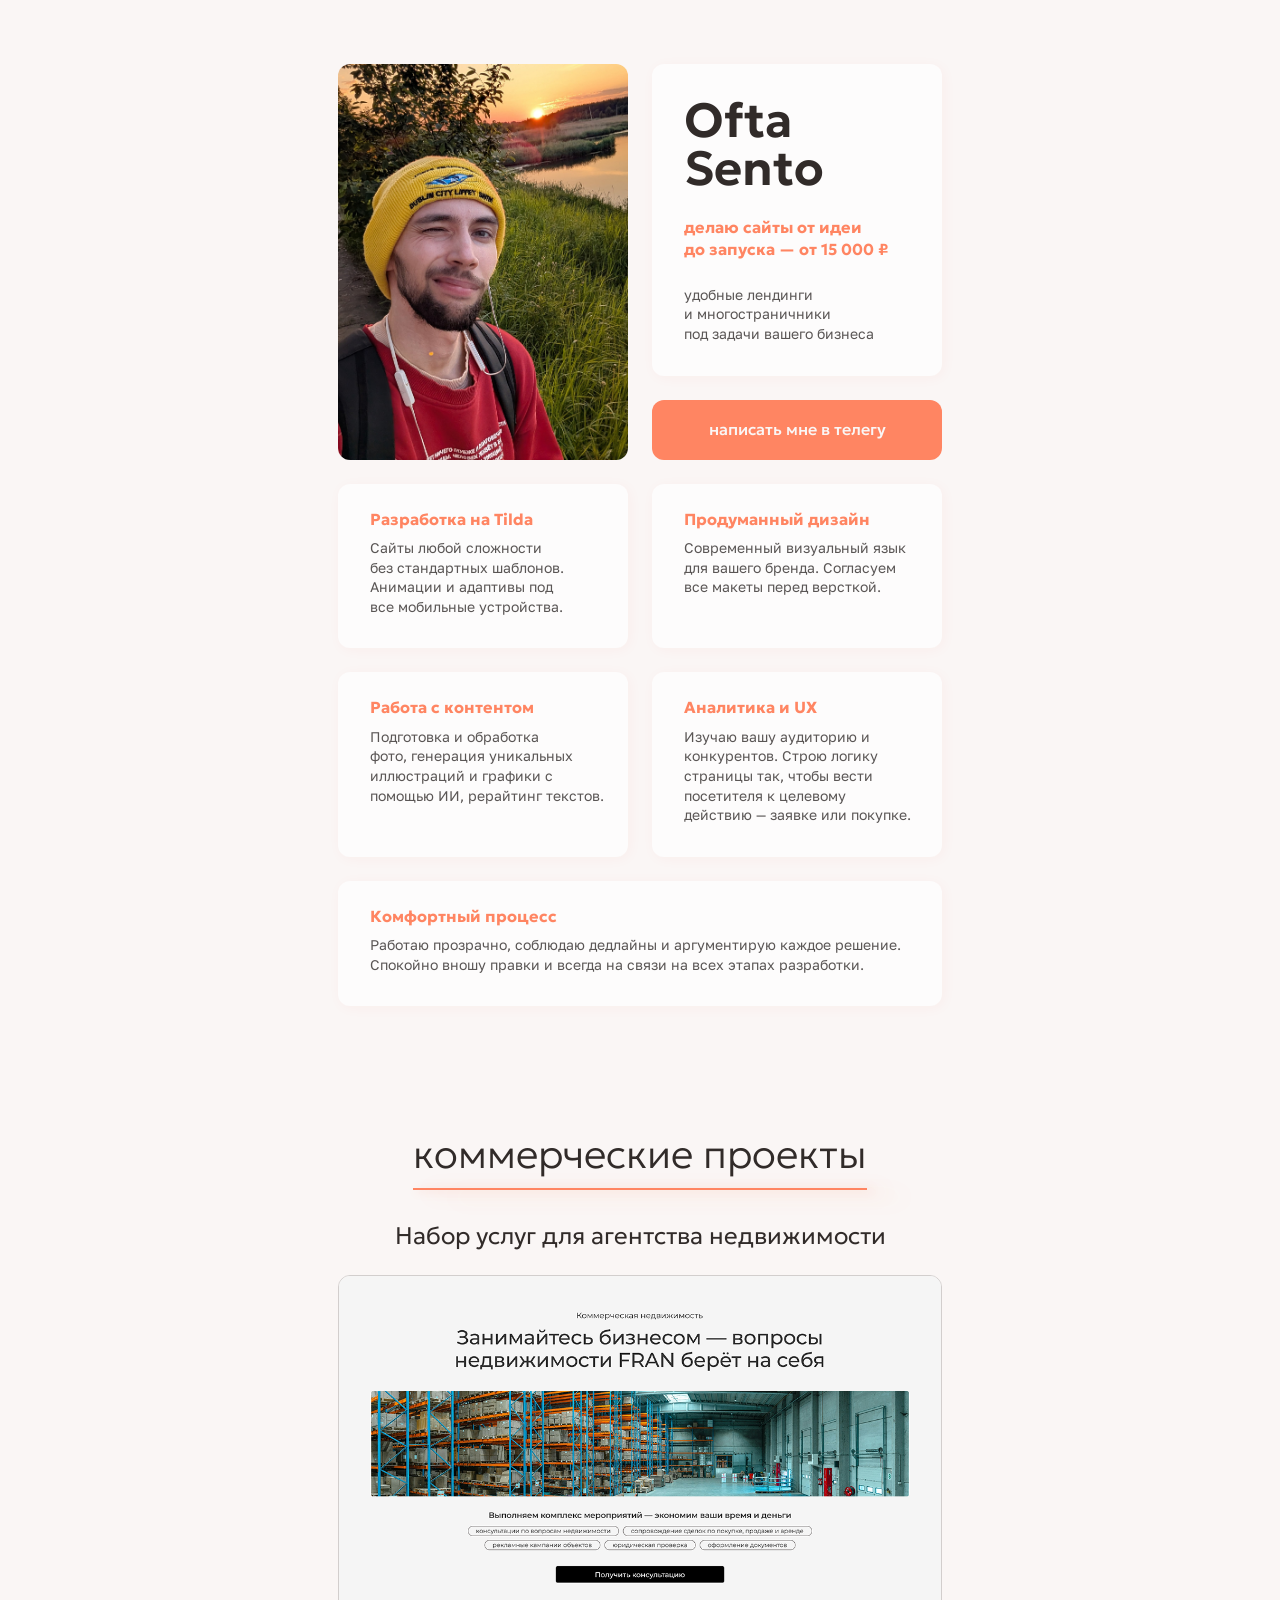
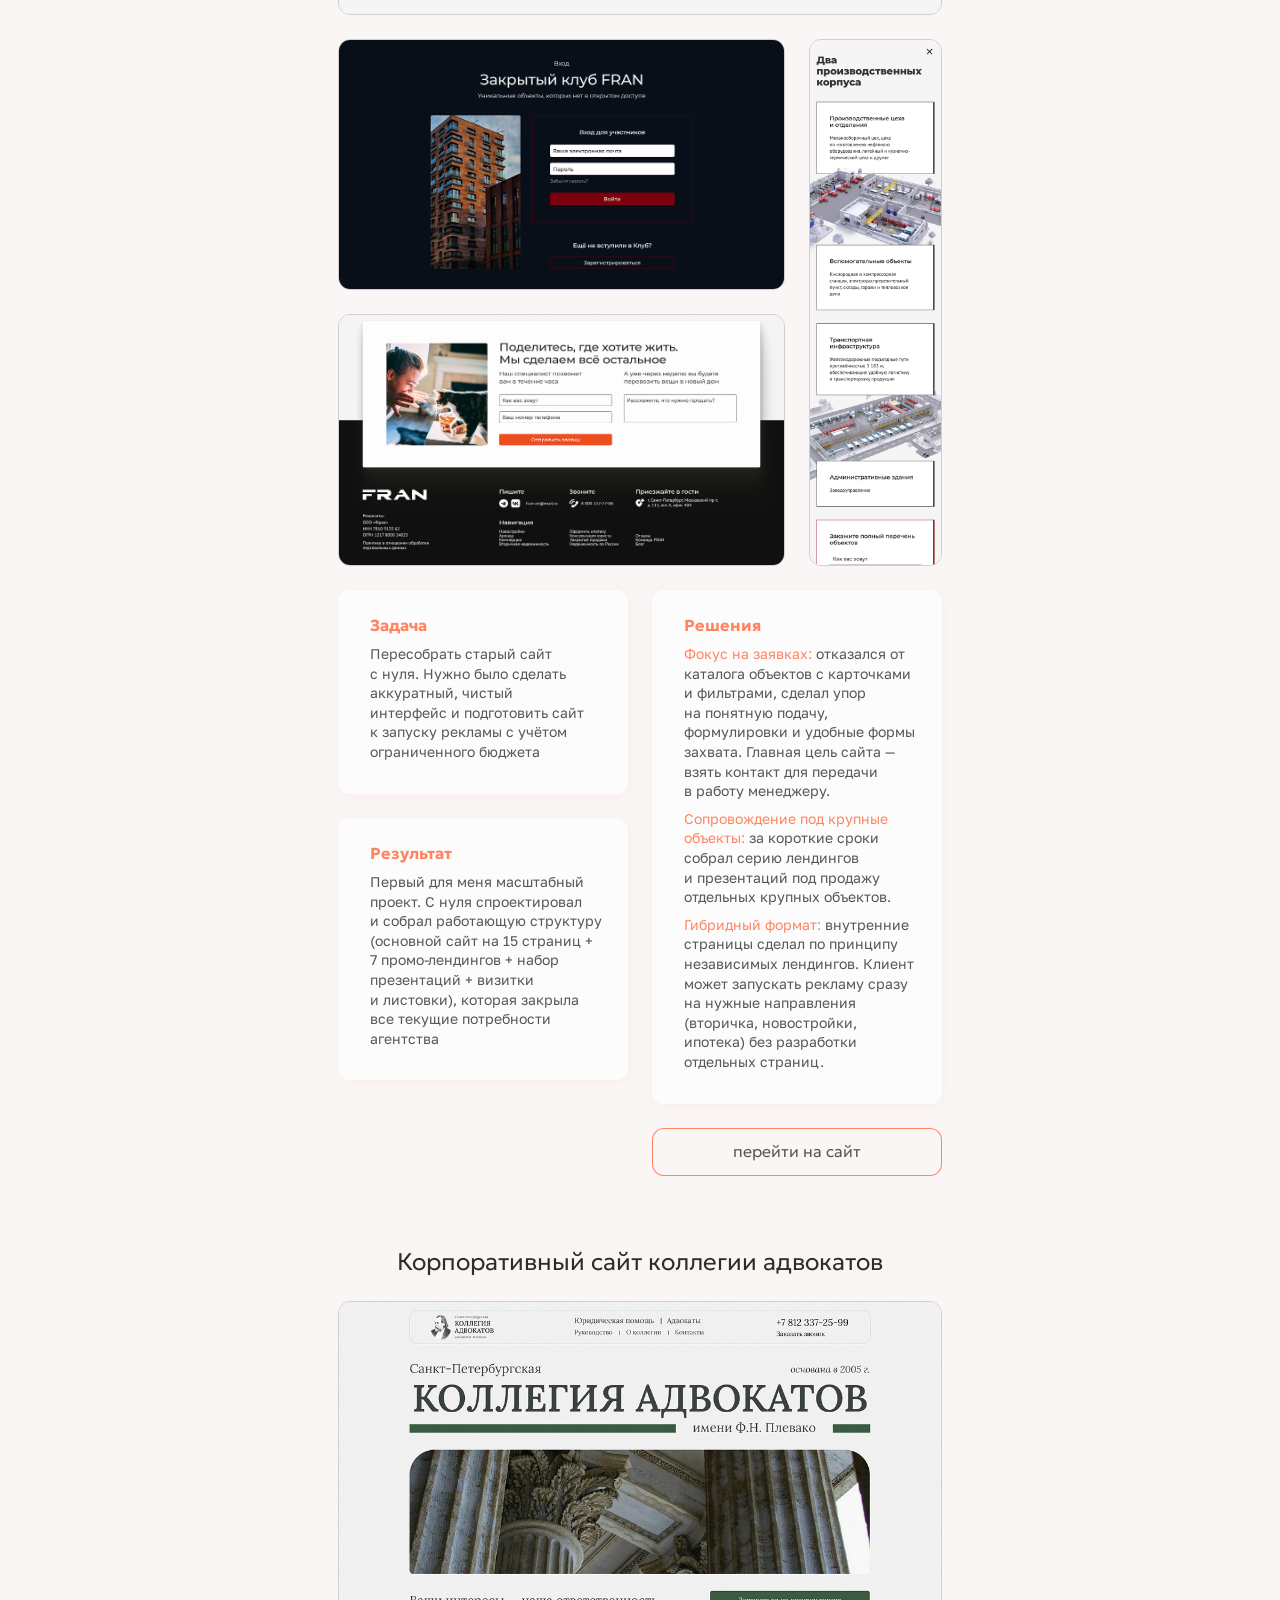
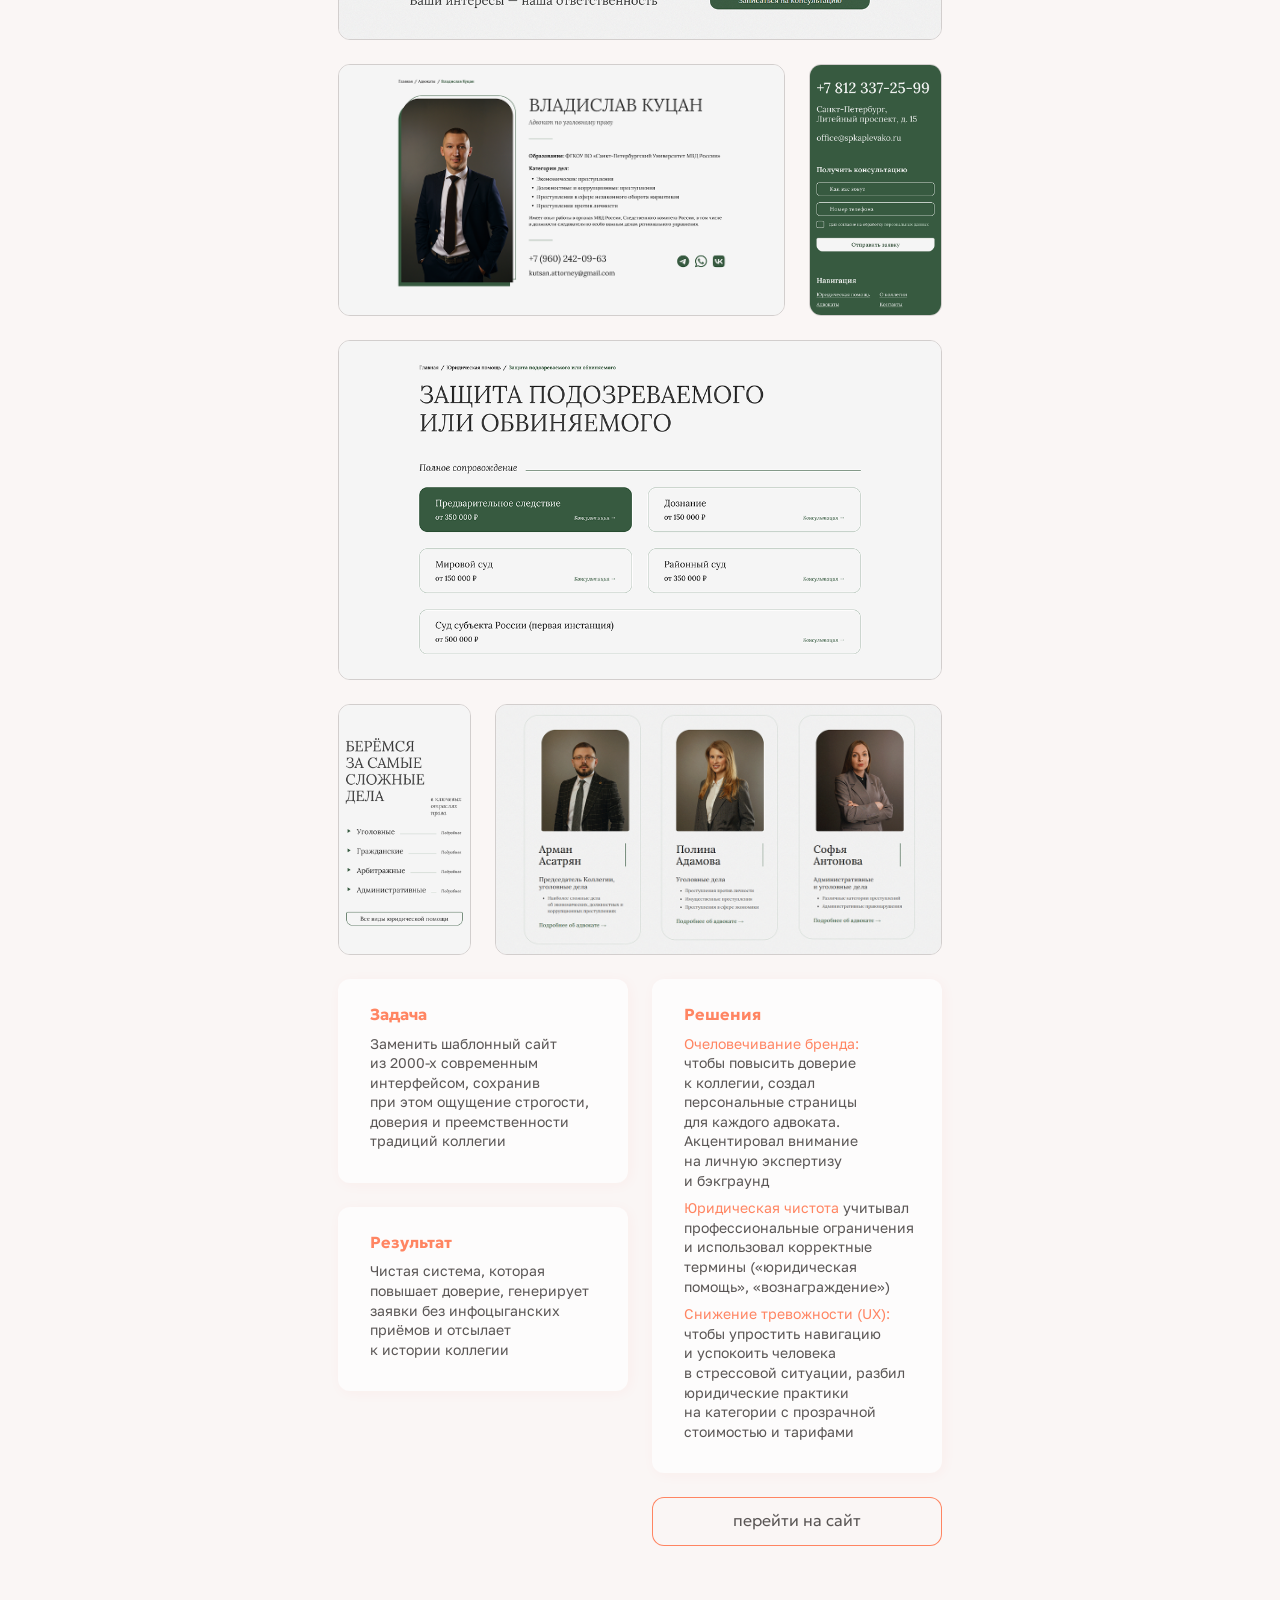
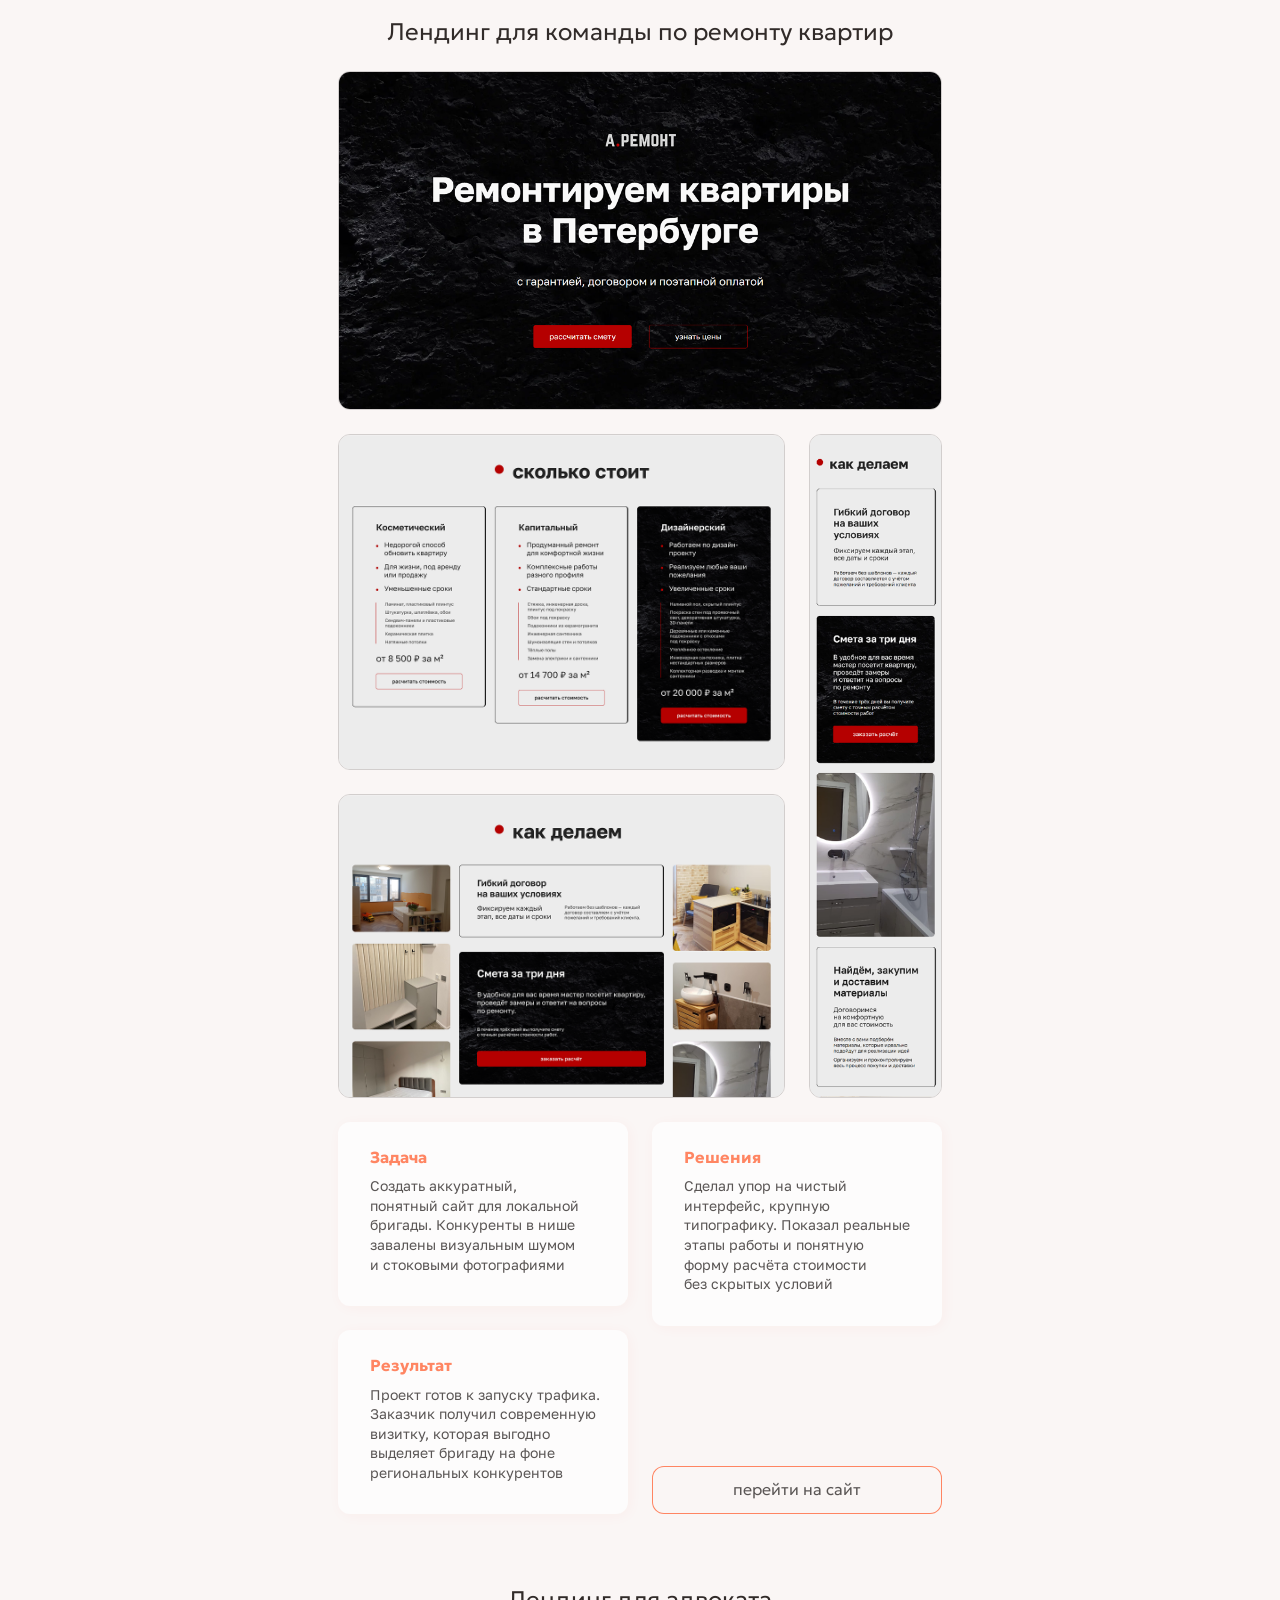
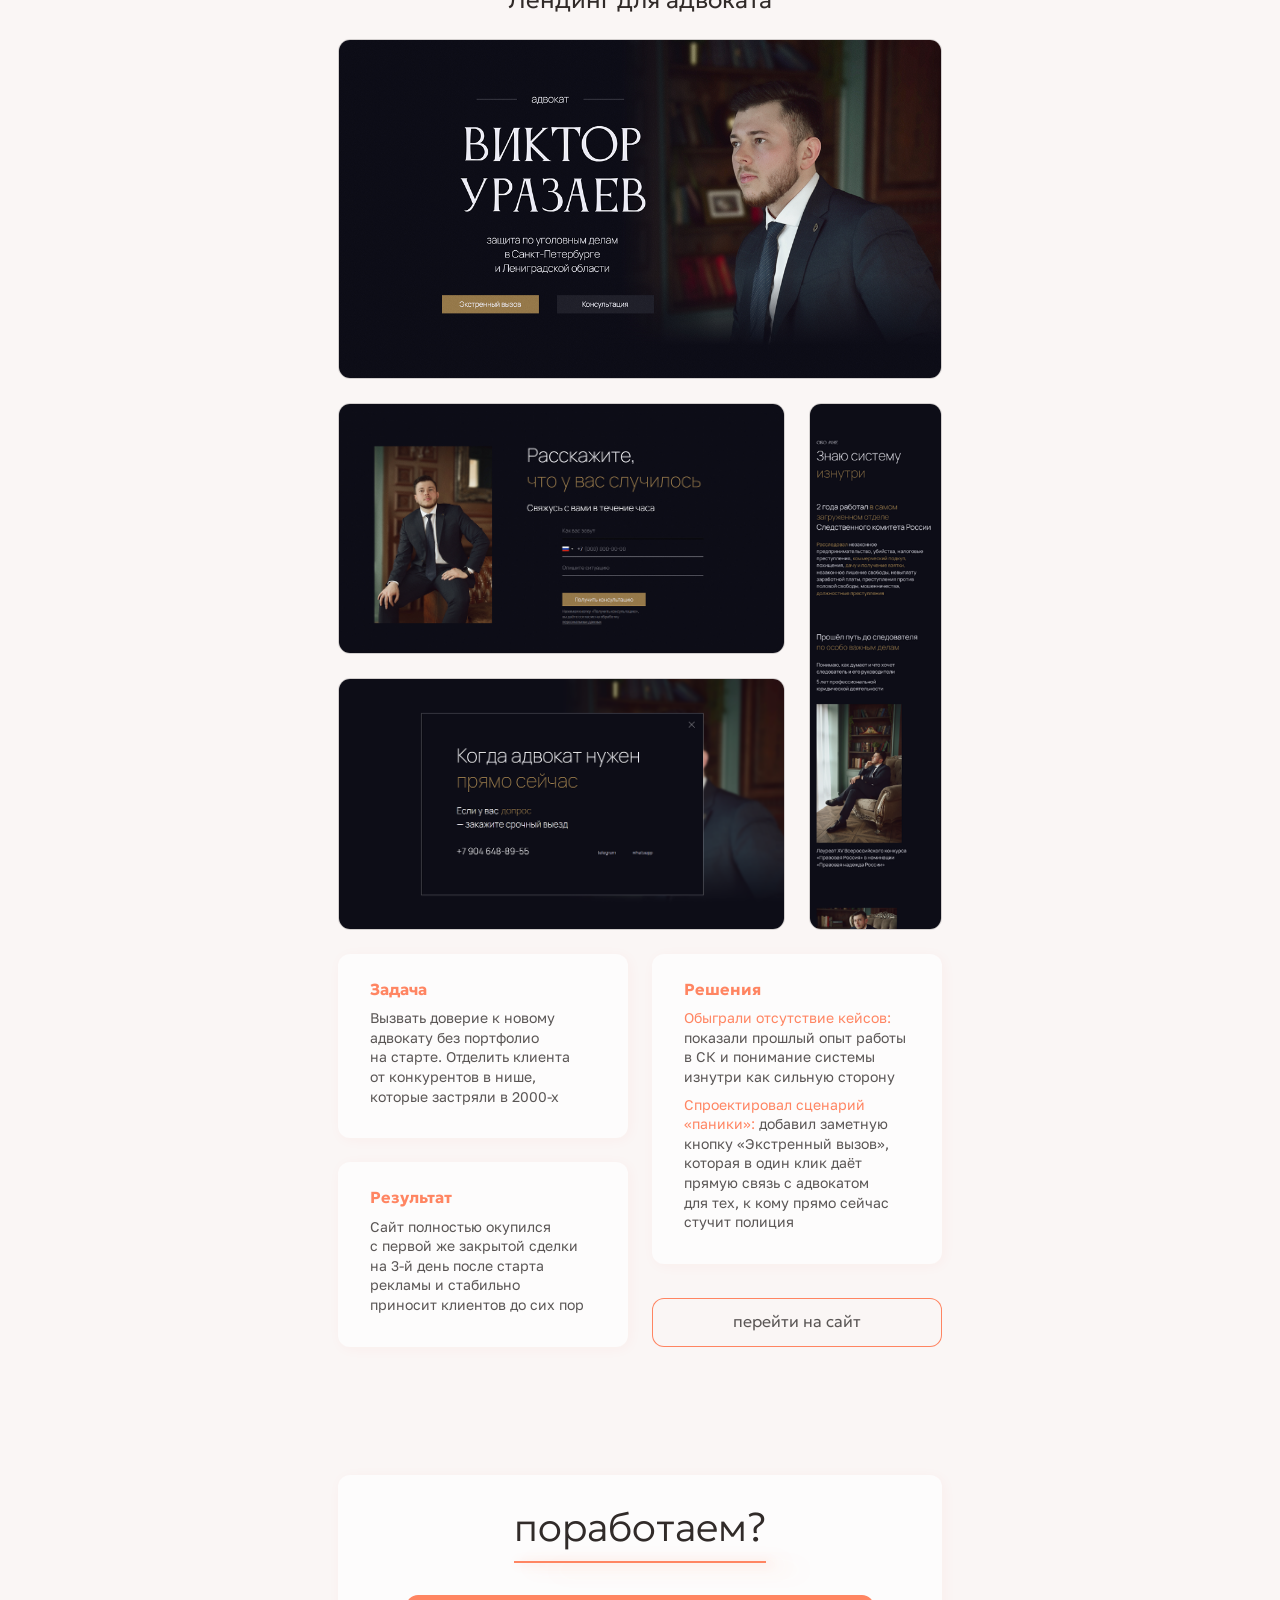
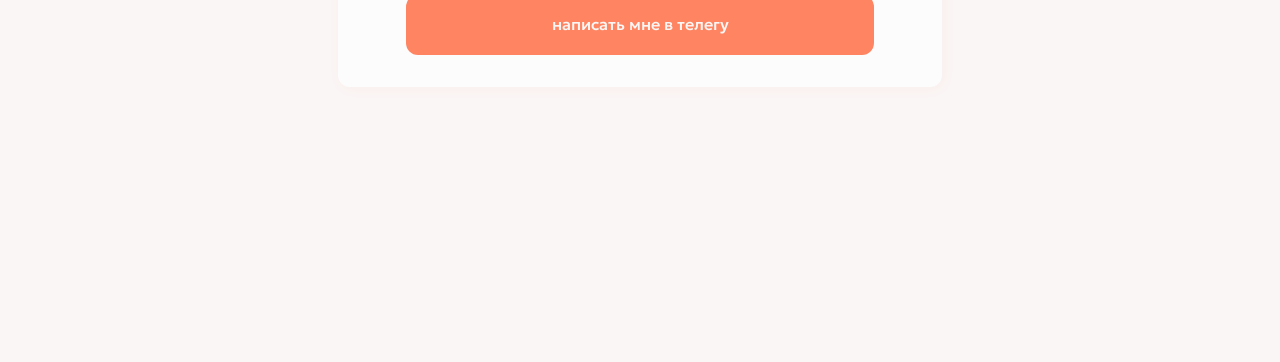
==== commit 4d6f97df: "refactor main and cv pages to public ver" ====
--- a/index.html
+++ b/index.html
@@ -4,25 +4,24 @@
         <meta charset="UTF-8">
         <meta name="viewport" content="width=device-width, initial-scale=1.0">
 
-        <title>Кирилл Оксенич — UX/UI-дизайнер</title>
+        <title>Ofta Sento — UX/UI-дизайнер</title>
 
         <link rel="preconnect" href="https://fonts.googleapis.com">
         <link rel="preconnect" href="https://fonts.gstatic.com" crossorigin>
         <link href="https://fonts.googleapis.com/css2?family=Geologica:wght,CRSV@100..900,0&family=Golos+Text:wght@400..900&display=swap" rel="stylesheet">
 
-        <link rel="stylesheet" href="style.css">
+        <link rel="stylesheet" href="/style.css">
     </head>
     <body>
         <header></header>
         <main>
             <section class="container hero">
-                <div class="hero__img"><img src="content/1-hero/hero-img.jpg" alt="Фото Кирилла"></div>
+                <div class="hero__img"><img src="/content/1-hero/hero-img.jpg" alt="Фото Кирилла"></div>
                 <div class="hero__info card">
-                    <h1>Кирилл Оксенич</h1>
-                    <h2 class="hero__role">UX/UI-дизайнер с опытом в продажах</h2>
+                    <h1>Ofta Sento</h1>
+                    <h2 class="hero__role">делаю сайты от идеи до запуска — от 15 000 ₽</h2>
                     <ul class="hero__desc">
-                        <li>ищу удалённую работу в студии</li>
-                        <li>2 года опыта</li>
+                        <li>удобные лендинги и многостраничники под задачи вашего бизнеса</li>
                     </ul>
                 </div>
                 <a href="https://t.me/oftasento" class="btn btn--primary" target="_blank" rel="noopener noreferrer">
@@ -30,24 +29,24 @@
                 </a>
                 <ul class="hero__skill-list">
                     <li class="card">
-                        <h4>Tilda</h4>
-                        <p>Уверенно верстаю в Zero Block, настраиваю базовую и пошаговую анимацию. Знаю основы JS и CSS для кастомизации.</p>
+                        <h4>Разработка на Tilda</h4>
+                        <p>Сайты любой сложности без стандартных шаблонов. Анимации и адаптивы под все мобильные устройства.</p>
                     </li>
                     <li class="card">
-                        <h4>Графика и ИИ</h4>
-                        <p>Чищу контент в Photoshop и Lightroom (ретушь, обрезка, цветкор). Использую нейросети для генерации графики и ускорения рутинной работы.</p>
+                        <h4>Продуманный дизайн</h4>
+                        <p>Современный визуальный язык для вашего бренда. Согласуем все макеты перед версткой.</p>
                     </li>
                     <li class="card">
-                        <h4>Figma</h4>
-                        <p>Собираю аккуратные макеты на компонентах и автолейаутах. Чисто храню слои и готовлю графику к лёгкой вёрстке.</p>
+                        <h4>Работа с контентом</h4>
+                        <p>Подготовка и обработка фото, генерация уникальных иллюстраций и графики с помощью ИИ, рерайтинг текстов.</p>
                     </li>
                     <li class="card">
-                        <h4>UX/UI-подход</h4>
-                        <p>Думаю головой: кто аудитория, какая цель у страницы, как человек будет по ней ходить, на что смотреть и куда нажимать.</p>
+                        <h4>Аналитика и UX</h4>
+                        <p>Изучаю вашу аудиторию и конкурентов. Строю логику страницы так, чтобы вести посетителя к целевому действию — заявке или покупке.</p>
                     </li>
                     <li class="card">
-                        <h4>В работе</h4>
-                        <p>Умею отстаивать дизайн-решения перед клиентом или командой. Спокойно и адекватно воспринимаю конструктивную критику и правки</p>
+                        <h4>Комфортный процесс</h4>
+                        <p>Работаю прозрачно, соблюдаю дедлайны и аргументирую каждое решение. Спокойно вношу правки и всегда на связи на всех этапах разработки.</p>
                     </li>
                 </ul>
             </section>
@@ -56,10 +55,10 @@
                 <article class="cases__item">
                     <h3>Набор услуг для агентства недвижимости</h3>
                     <div class="cases__img-grid cases__img-grid--1">
-                        <div class="cases__img"><img src="content/2-cases/1/1.png" alt="Скриншот первого экрана сайта"></div>
-                        <div class="cases__img"><img src="content/2-cases/1/2.png" alt="Скриншот формы входа"></div>
-                        <div class="cases__img"><img src="content/2-cases/1/3.png" alt="Скриншот формы заявки"></div>
-                        <div class="cases__img"><img src="content/2-cases/1/4.png" alt="Скриншот мобильной версии"></div>
+                        <div class="cases__img"><img src="/content/2-cases/1/1.png" alt="Скриншот первого экрана сайта"></div>
+                        <div class="cases__img"><img src="/content/2-cases/1/2.png" alt="Скриншот формы входа"></div>
+                        <div class="cases__img"><img src="/content/2-cases/1/3.png" alt="Скриншот формы заявки"></div>
+                        <div class="cases__img"><img src="/content/2-cases/1/4.png" alt="Скриншот мобильной версии"></div>
                     </div>
                     <div class="cases__desc">
                         <div class="cases__desc-1-col">
@@ -86,12 +85,12 @@
                 <article class="cases__item">
                     <h3>Корпоративный сайт коллегии адвокатов</h3>
                     <div class="cases__img-grid cases__img-grid--2">
-                        <div class="cases__img"><img src="content/2-cases/2/1.png" alt="Скриншот первого экрана сайта"></div>
-                        <div class="cases__img"><img src="content/2-cases/2/2.png" alt="Скриншот формы входа"></div>
-                        <div class="cases__img"><img src="content/2-cases/2/3.png" alt="Скриншот формы заявки"></div>
-                        <div class="cases__img"><img src="content/2-cases/2/4.png" alt="Скриншот мобильной версии"></div>
-                        <div class="cases__img"><img src="content/2-cases/2/5.png" alt="Скриншот мобильной версии"></div>
-                        <div class="cases__img"><img src="content/2-cases/2/6.png" alt="Скриншот мобильной версии"></div>
+                        <div class="cases__img"><img src="/content/2-cases/2/1.png" alt="Скриншот первого экрана сайта"></div>
+                        <div class="cases__img"><img src="/content/2-cases/2/2.png" alt="Скриншот формы входа"></div>
+                        <div class="cases__img"><img src="/content/2-cases/2/3.png" alt="Скриншот формы заявки"></div>
+                        <div class="cases__img"><img src="/content/2-cases/2/4.png" alt="Скриншот мобильной версии"></div>
+                        <div class="cases__img"><img src="/content/2-cases/2/5.png" alt="Скриншот мобильной версии"></div>
+                        <div class="cases__img"><img src="/content/2-cases/2/6.png" alt="Скриншот мобильной версии"></div>
                     </div>
                     <div class="cases__desc">
                         <div class="cases__desc-1-col">
@@ -118,10 +117,10 @@
                 <article class="cases__item">
                     <h3>Лендинг для команды по ремонту квартир</h3>
                     <div class="cases__img-grid cases__img-grid--3">
-                        <div class="cases__img"><img src="content/2-cases/3/1.png" alt="Скриншот первого экрана сайта"></div>
-                        <div class="cases__img"><img src="content/2-cases/3/2.png" alt="Скриншот формы входа"></div>
-                        <div class="cases__img"><img src="content/2-cases/3/3.png" alt="Скриншот формы заявки"></div>
-                        <div class="cases__img"><img src="content/2-cases/3/4.png" alt="Скриншот формы заявки"></div>
+                        <div class="cases__img"><img src="/content/2-cases/3/1.png" alt="Скриншот первого экрана сайта"></div>
+                        <div class="cases__img"><img src="/content/2-cases/3/2.png" alt="Скриншот формы входа"></div>
+                        <div class="cases__img"><img src="/content/2-cases/3/3.png" alt="Скриншот формы заявки"></div>
+                        <div class="cases__img"><img src="/content/2-cases/3/4.png" alt="Скриншот формы заявки"></div>
                     </div>
                     <div class="cases__desc">
                         <div class="cases__desc-1-col">
@@ -146,10 +145,10 @@
                 <article class="cases__item">
                     <h3>Лендинг для адвоката</h3>
                     <div class="cases__img-grid cases__img-grid--1">
-                        <div class="cases__img"><img src="content/2-cases/4/1.png" alt="Скриншот первого экрана сайта"></div>
-                        <div class="cases__img"><img src="content/2-cases/4/2.png" alt="Скриншот формы входа"></div>
-                        <div class="cases__img"><img src="content/2-cases/4/3.png" alt="Скриншот формы заявки"></div>
-                        <div class="cases__img"><img src="content/2-cases/4/4.png" alt="Скриншот мобильной версии"></div>
+                        <div class="cases__img"><img src="/content/2-cases/4/1.png" alt="Скриншот первого экрана сайта"></div>
+                        <div class="cases__img"><img src="/content/2-cases/4/2.png" alt="Скриншот формы входа"></div>
+                        <div class="cases__img"><img src="/content/2-cases/4/3.png" alt="Скриншот формы заявки"></div>
+                        <div class="cases__img"><img src="/content/2-cases/4/4.png" alt="Скриншот мобильной версии"></div>
                     </div>
                     <div class="cases__desc">
                         <div class="cases__desc-1-col">
--- a/style.css
+++ b/style.css
@@ -96,12 +96,13 @@
     position: relative;
     display: inline-block;
     width: fit-content;
+    padding-bottom: 16px;
 }
 h2::after {
     content: "";
     position: absolute;
     left: 0;
-    bottom: -8px;
+    bottom: 0;
     width: 100%;
     height: 2px;
     background-color: var(--accent-color);
@@ -119,17 +120,15 @@
 }
 
 @media (min-width: 640px) {
-    .container {
-        max-width: 960px;
-    }
+    .container { max-width: 732px; }
+    h3 { font: var(--heading-h3); }
 }
 
 @media (min-width: 960px) {
     .container { padding: 64px 24px; }
-    .grid { gap: 24px; }
     h1 { font: var(--heading-h1); }
     h2 { font: var(--heading-h2); }
-    h3 { font: var(--heading-h3); }
+    
 }
 
 @media (min-width: 1280px) {
@@ -248,11 +247,11 @@
 }
 
 @media (min-width: 1280px) {
-    .hero { grid-template-columns: repeat(4, 1fr); grid-template-rows: 1fr 60px; }
-    .hero__img { grid-column: 2; grid-row: 1; }
-    .hero__info { grid-column: 1; grid-row: span 2; align-self: end; text-align: right; }
-    .hero .btn { grid-column: 2; grid-row: 2; }
-    .hero__skill-list { grid-column: 3 / -1; grid-row: span 2; }
+    .hero { grid-template-columns: repeat(4, 1fr); grid-template-rows: auto 60px auto }
+    .hero__img { grid-column: 2; grid-row: 1 / 3; }
+    .hero__info { grid-column: 3; grid-row: 1; align-self: end; }
+    .hero .btn { grid-column: 3; grid-row: 2; }
+    .hero__skill-list { grid-column: 2 / 4; grid-row: 3; }
 }
 
 /* ====================== Cases Section ====================== */
@@ -262,8 +261,6 @@
     flex-direction: column;
     gap: 32px;
 }
-
-.cases h2 { margin: 0 auto; }
 
 .cases__item, .cases__desc, .cases__desc-1-col, .cases__desc-2-col, .cases__img-grid { gap: 16px; }
 
@@ -309,16 +306,15 @@
 }
 
 @media (min-width: 640px) {
-    .cases h3 { text-align: center; }
     .cases__desc { grid-template-columns: 1fr 1fr; }
     .cases__desc-1-col { display: flex; flex-direction: column; }
     .cases__desc-2-col { display: flex; flex-direction: column; }
     .cases .btn { margin-top: auto; }
+    .cases h2, .cases h3 { margin: 0 auto; }
 }
 
 @media (min-width: 960px) {
     .cases__item, .cases__desc, .cases__desc-1-col, .cases__desc-2-col, .cases__img-grid { gap: 24px; }
-    .cases h2 { margin-bottom: 32px; }
     .cases__item { margin-bottom: 40px;}
 }
 
@@ -369,11 +365,6 @@
 
 /* ====================== Contact Section ====================== */
 
-.contact {
-    height: 100vh;
-    align-content: center;
-}
-
 .contact__card {
     display: flex;
     flex-direction: column;
@@ -383,6 +374,7 @@
     border-radius: 12px;
     box-shadow: 2px 2px 14px hsl(12 100% 50% / 0.04);
     width: 100%;
+    margin-bottom: 35%;
 }
 
 .contact__card h2, .contact__card .btn {
@@ -392,5 +384,5 @@
 
 @media (min-width: 1280px) {
     .contact { display: grid; gap: 24px; grid-template-columns: repeat(4, 1fr); }
-    .contact__card {grid-column: 2 / 4}
+    .contact__card {grid-column: 2 / 4; align-self: start; }
 }
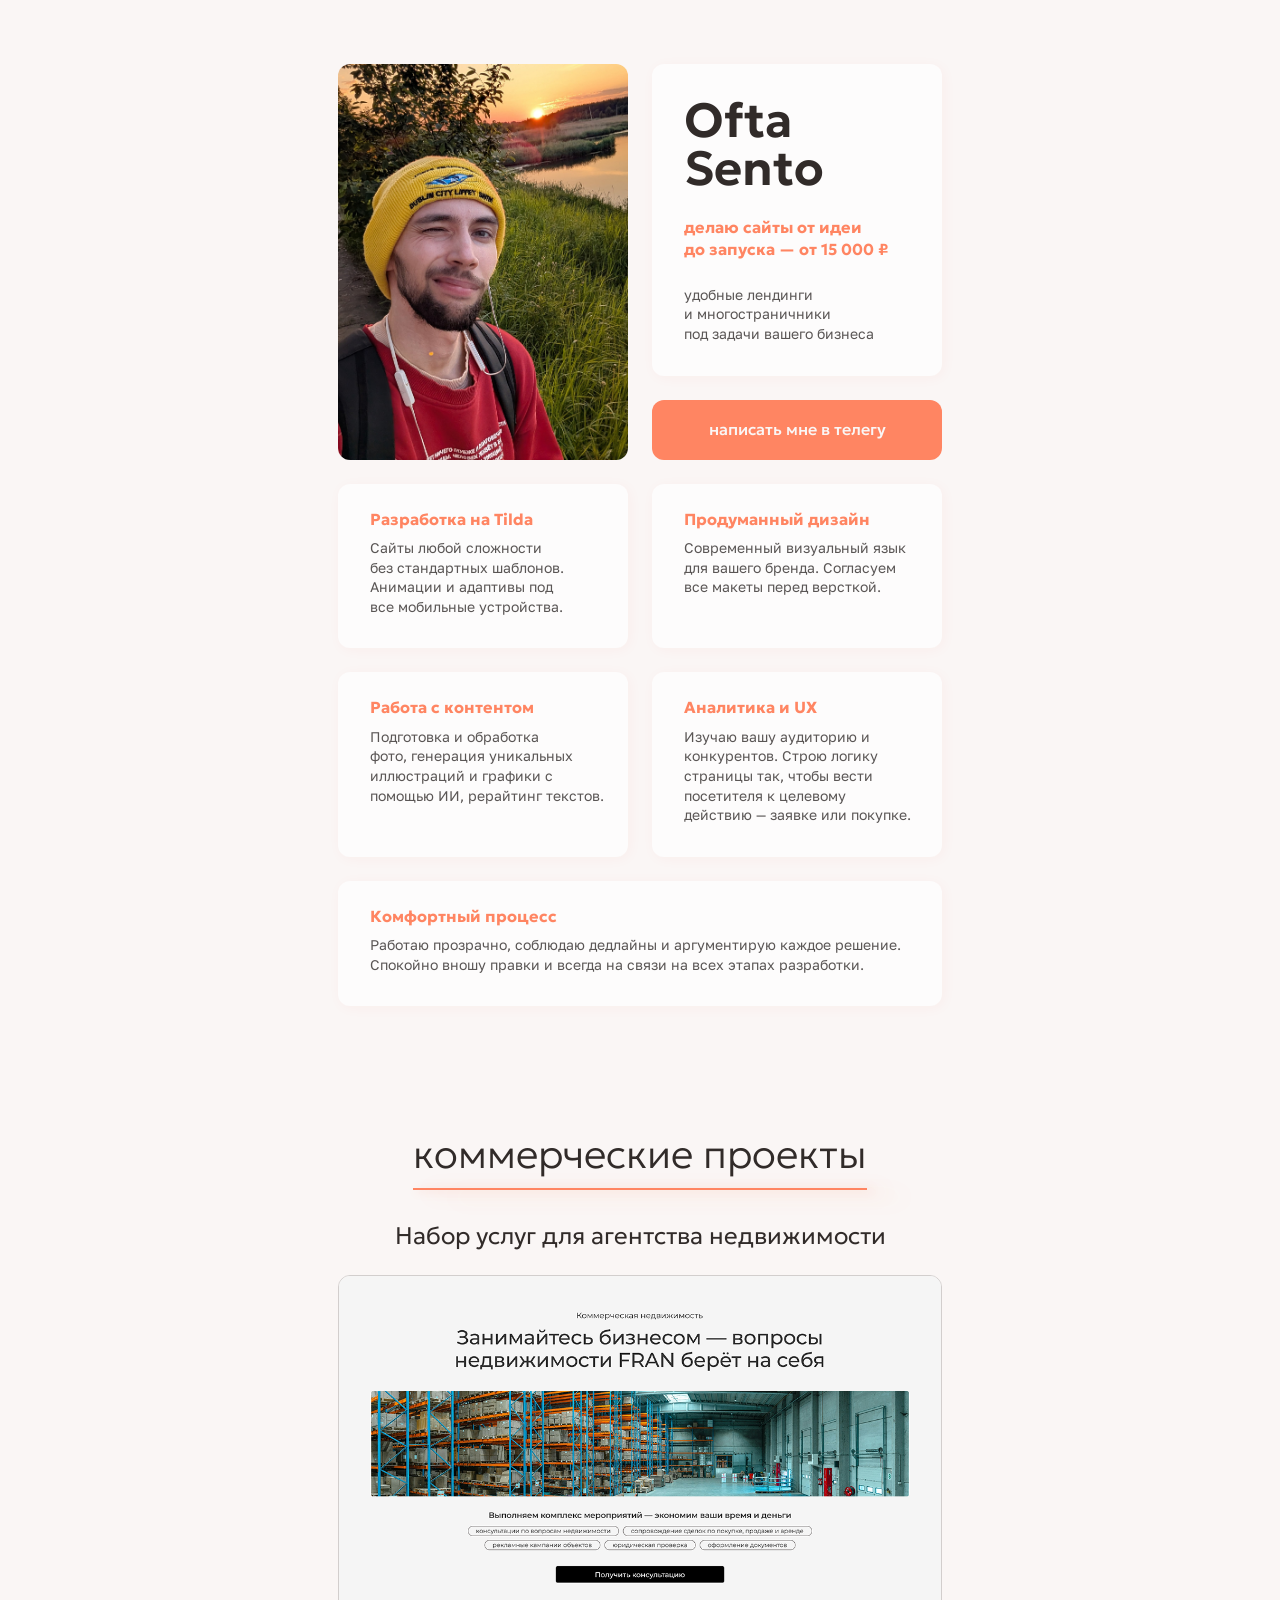
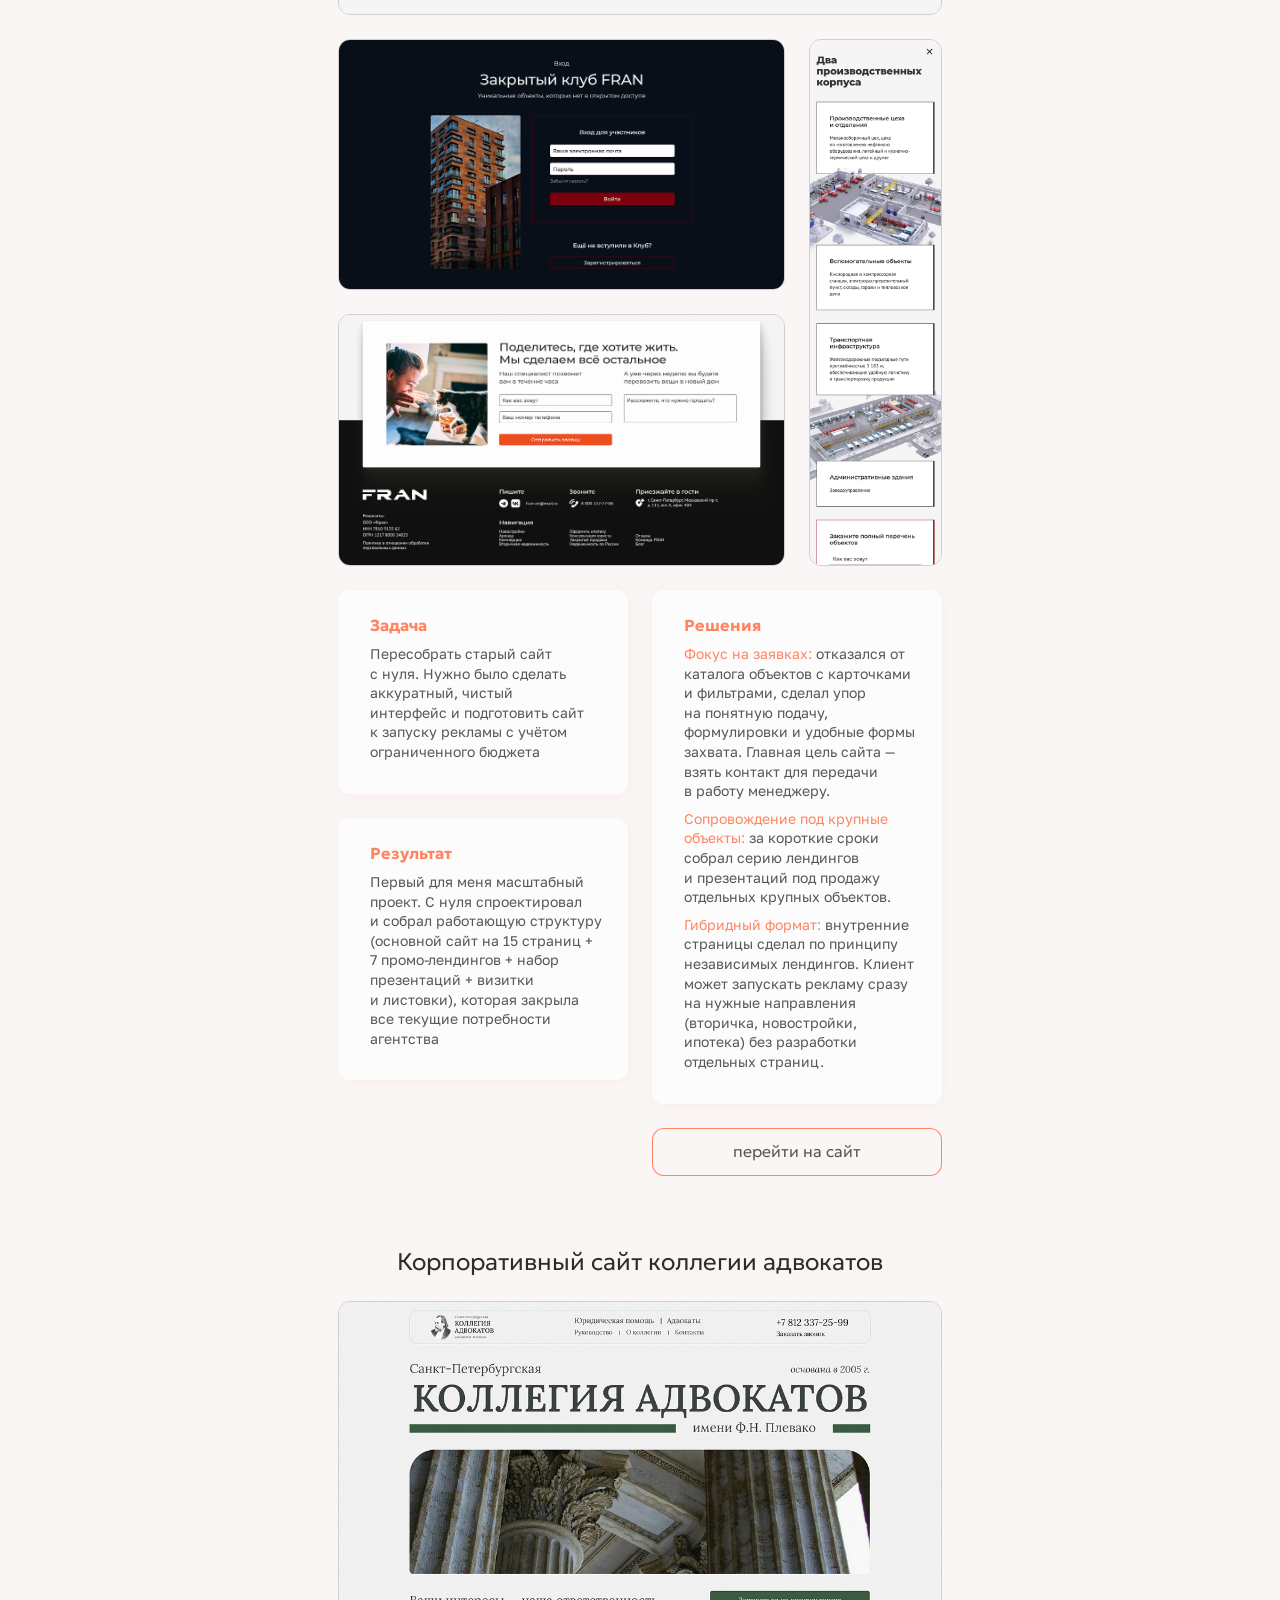
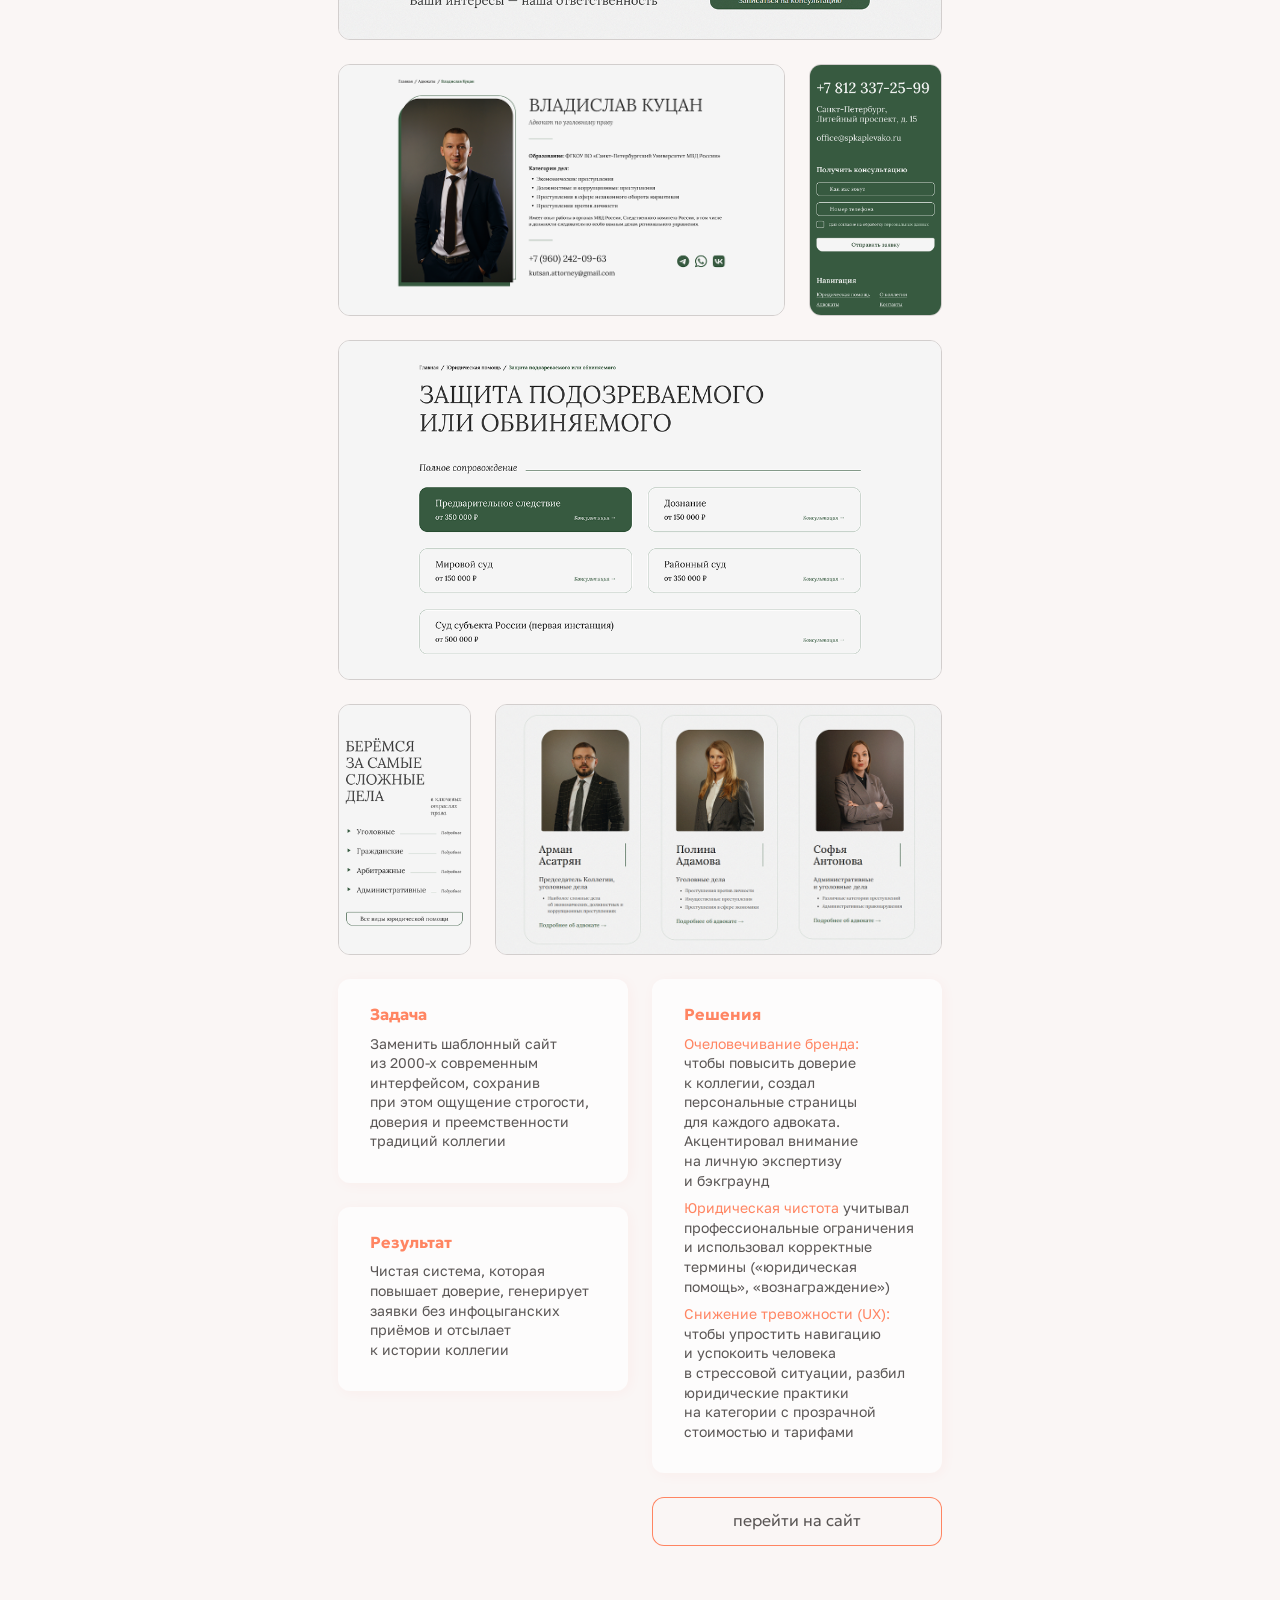
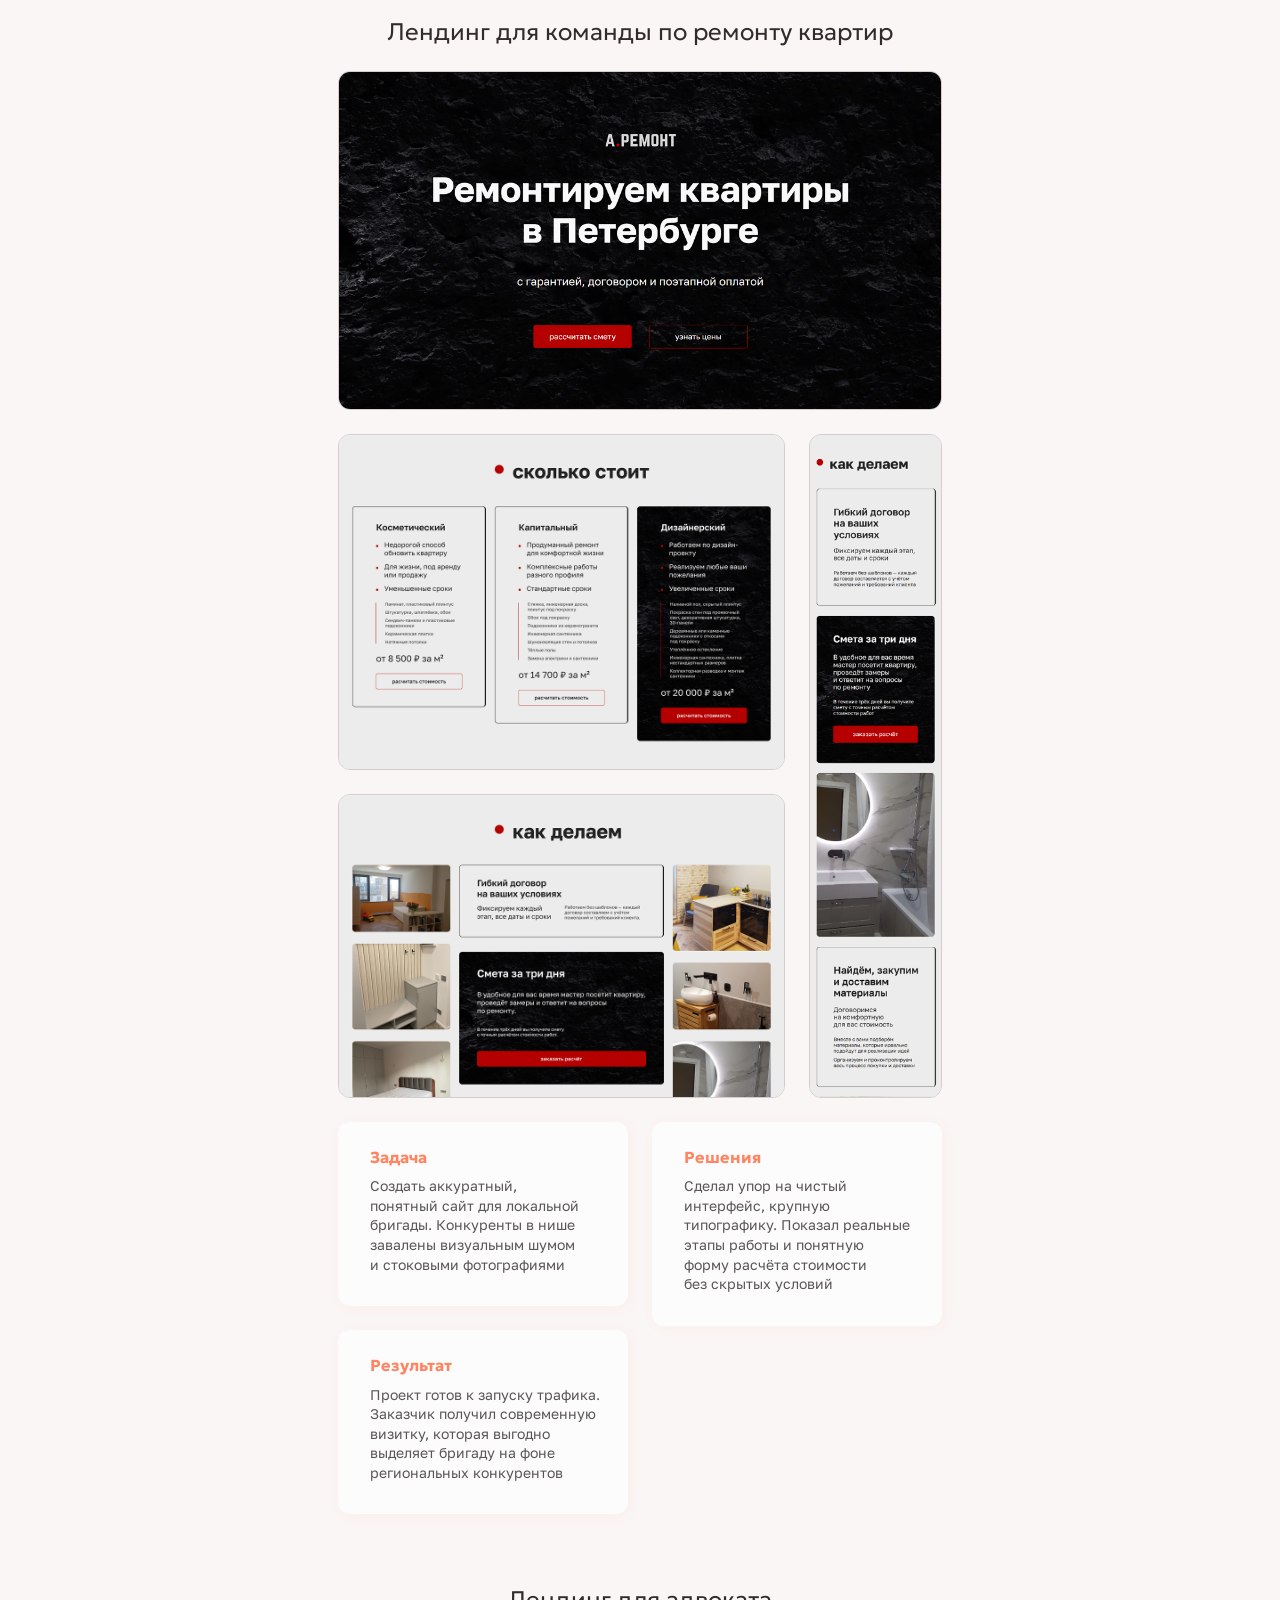
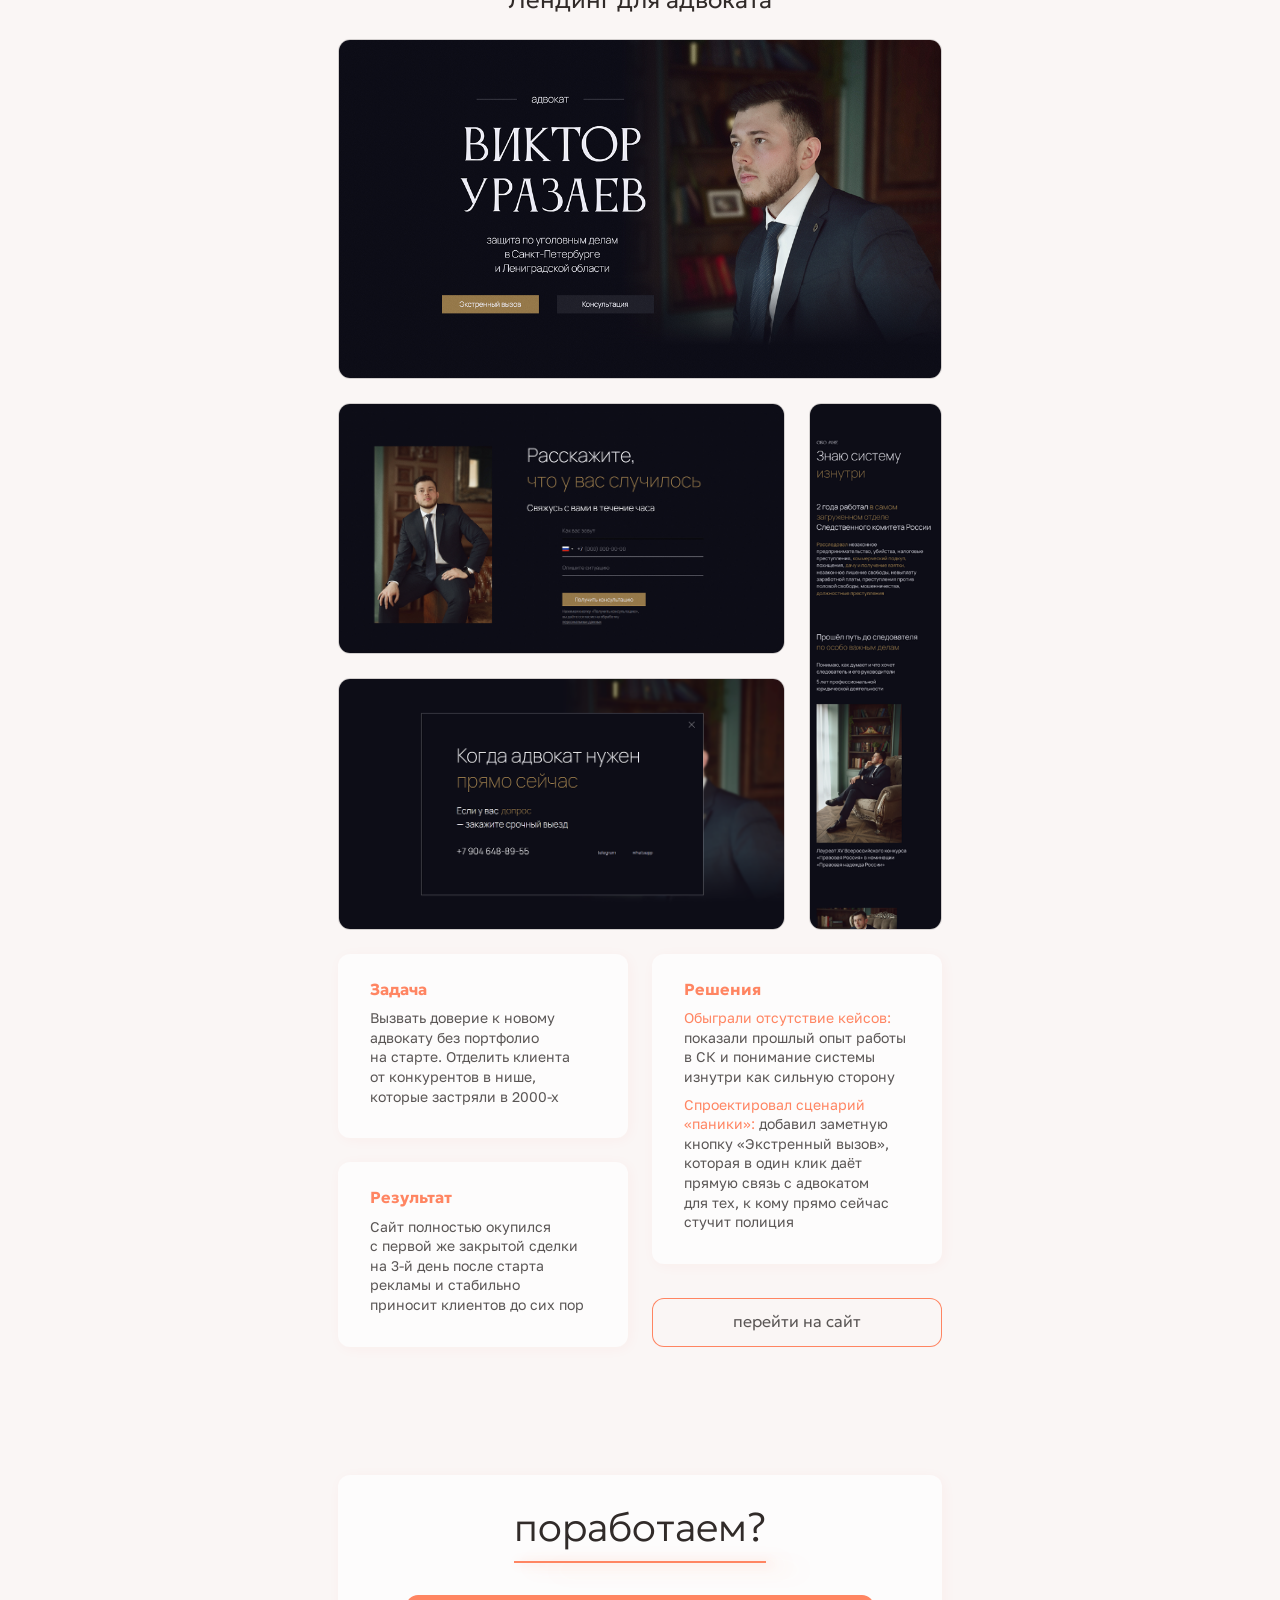
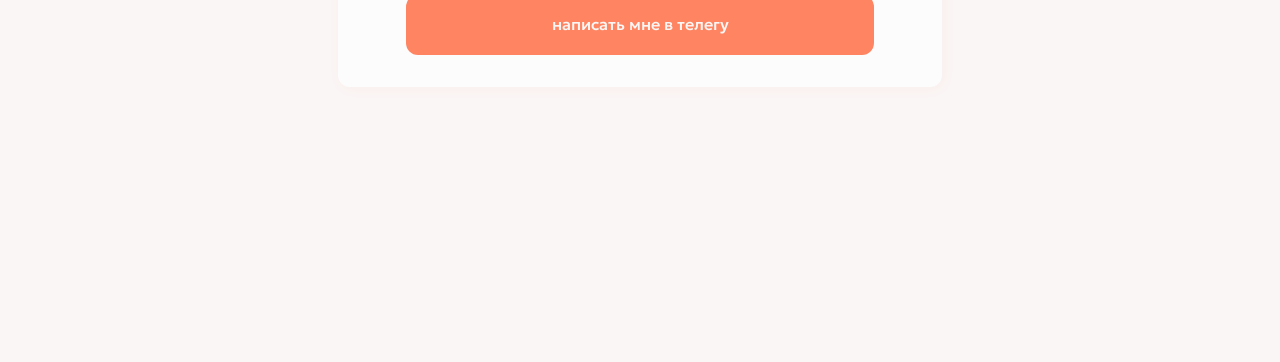
==== commit b7d67ec5: "disabled btn in А.РЕМОНТ case in both index.html" ====
--- a/index.html
+++ b/index.html
@@ -11,6 +11,8 @@
         <link href="https://fonts.googleapis.com/css2?family=Geologica:wght,CRSV@100..900,0&family=Golos+Text:wght@400..900&display=swap" rel="stylesheet">
 
         <link rel="stylesheet" href="/style.css">
+
+        <link rel="icon" type="image/png" href="content/favicon.png">
     </head>
     <body>
         <header></header>
@@ -138,7 +140,9 @@
                                 <h4>Решения</h4>
                                 <p>Сделал упор на чистый интерфейс, крупную типографику. Показал реальные этапы работы и понятную форму расчёта стоимости без скрытых условий</p>
                             </div>
+                            <!-- 
                             <a href="https://aremont78.ru" class="btn btn--secondary" target="_blank" rel="noopener noreferrer">перейти на сайт</a>
+                            -->
                         </div>
                     </div>
                 </article>
